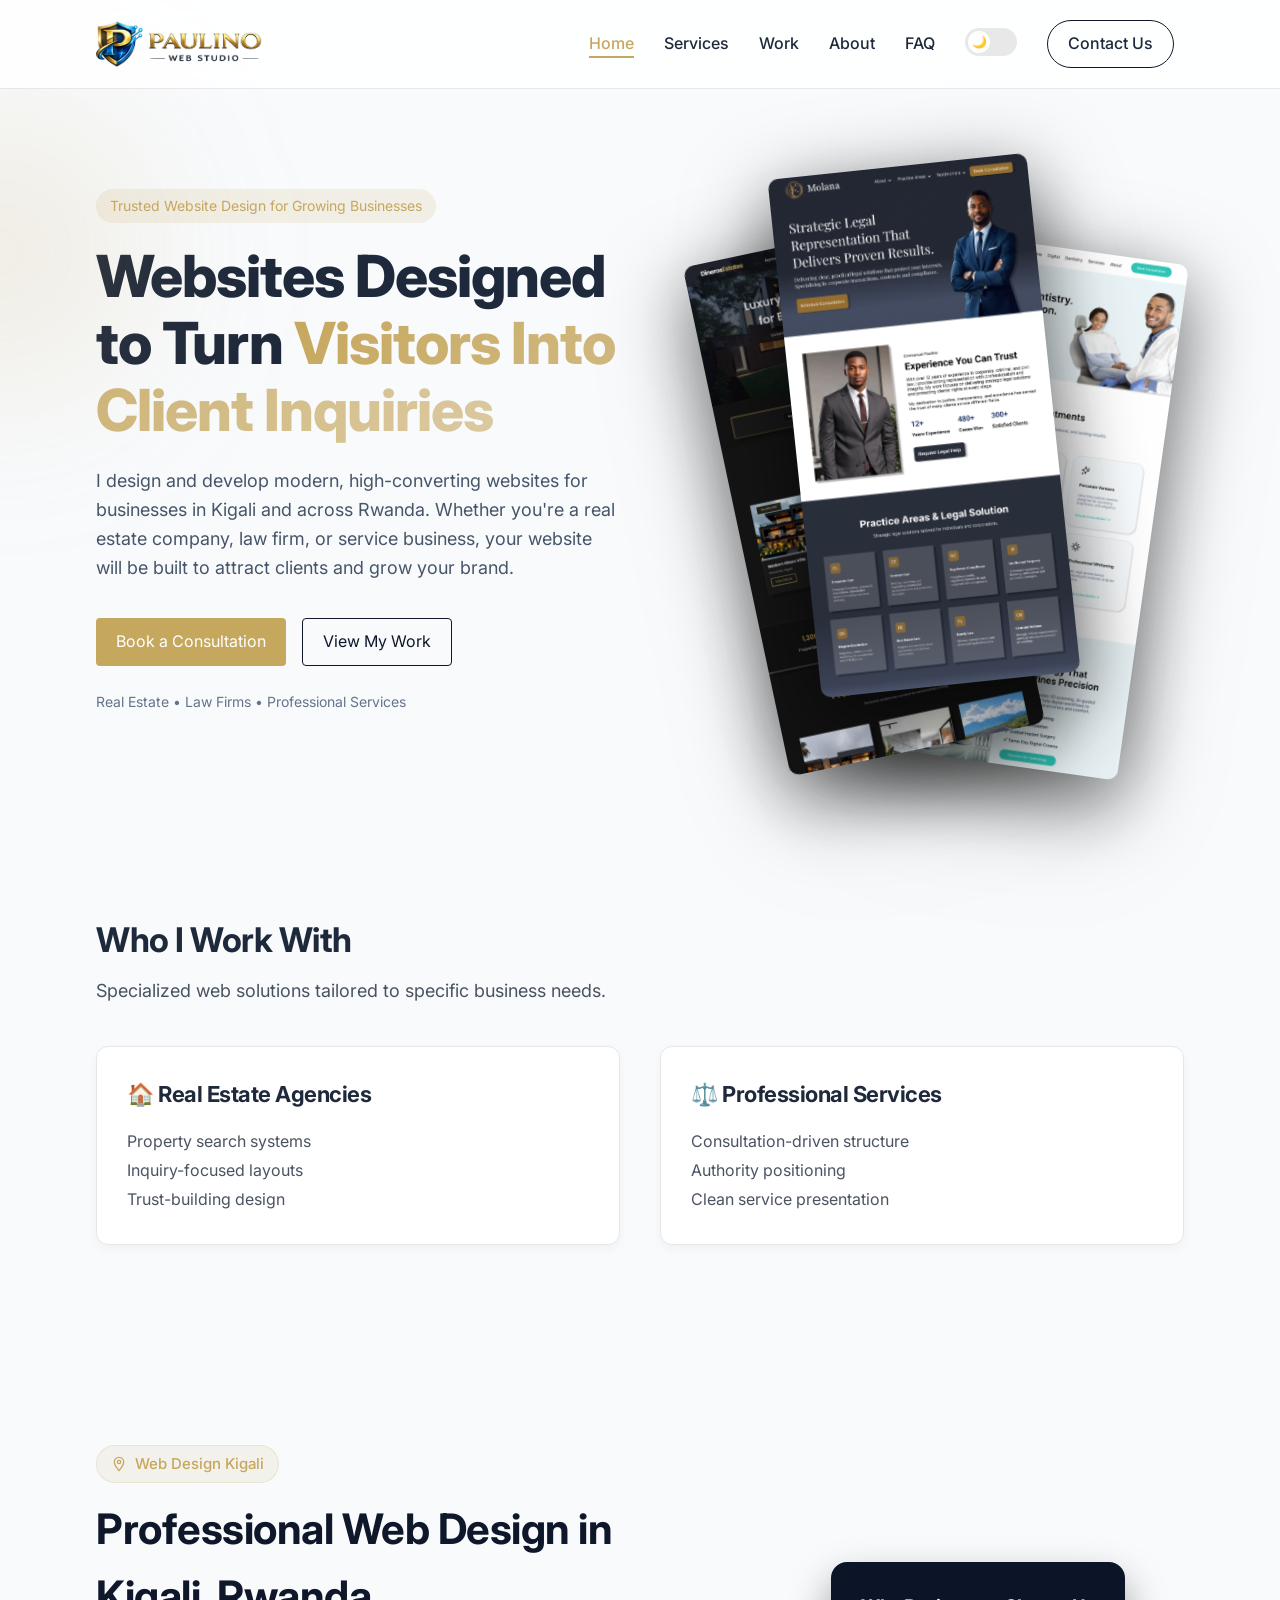
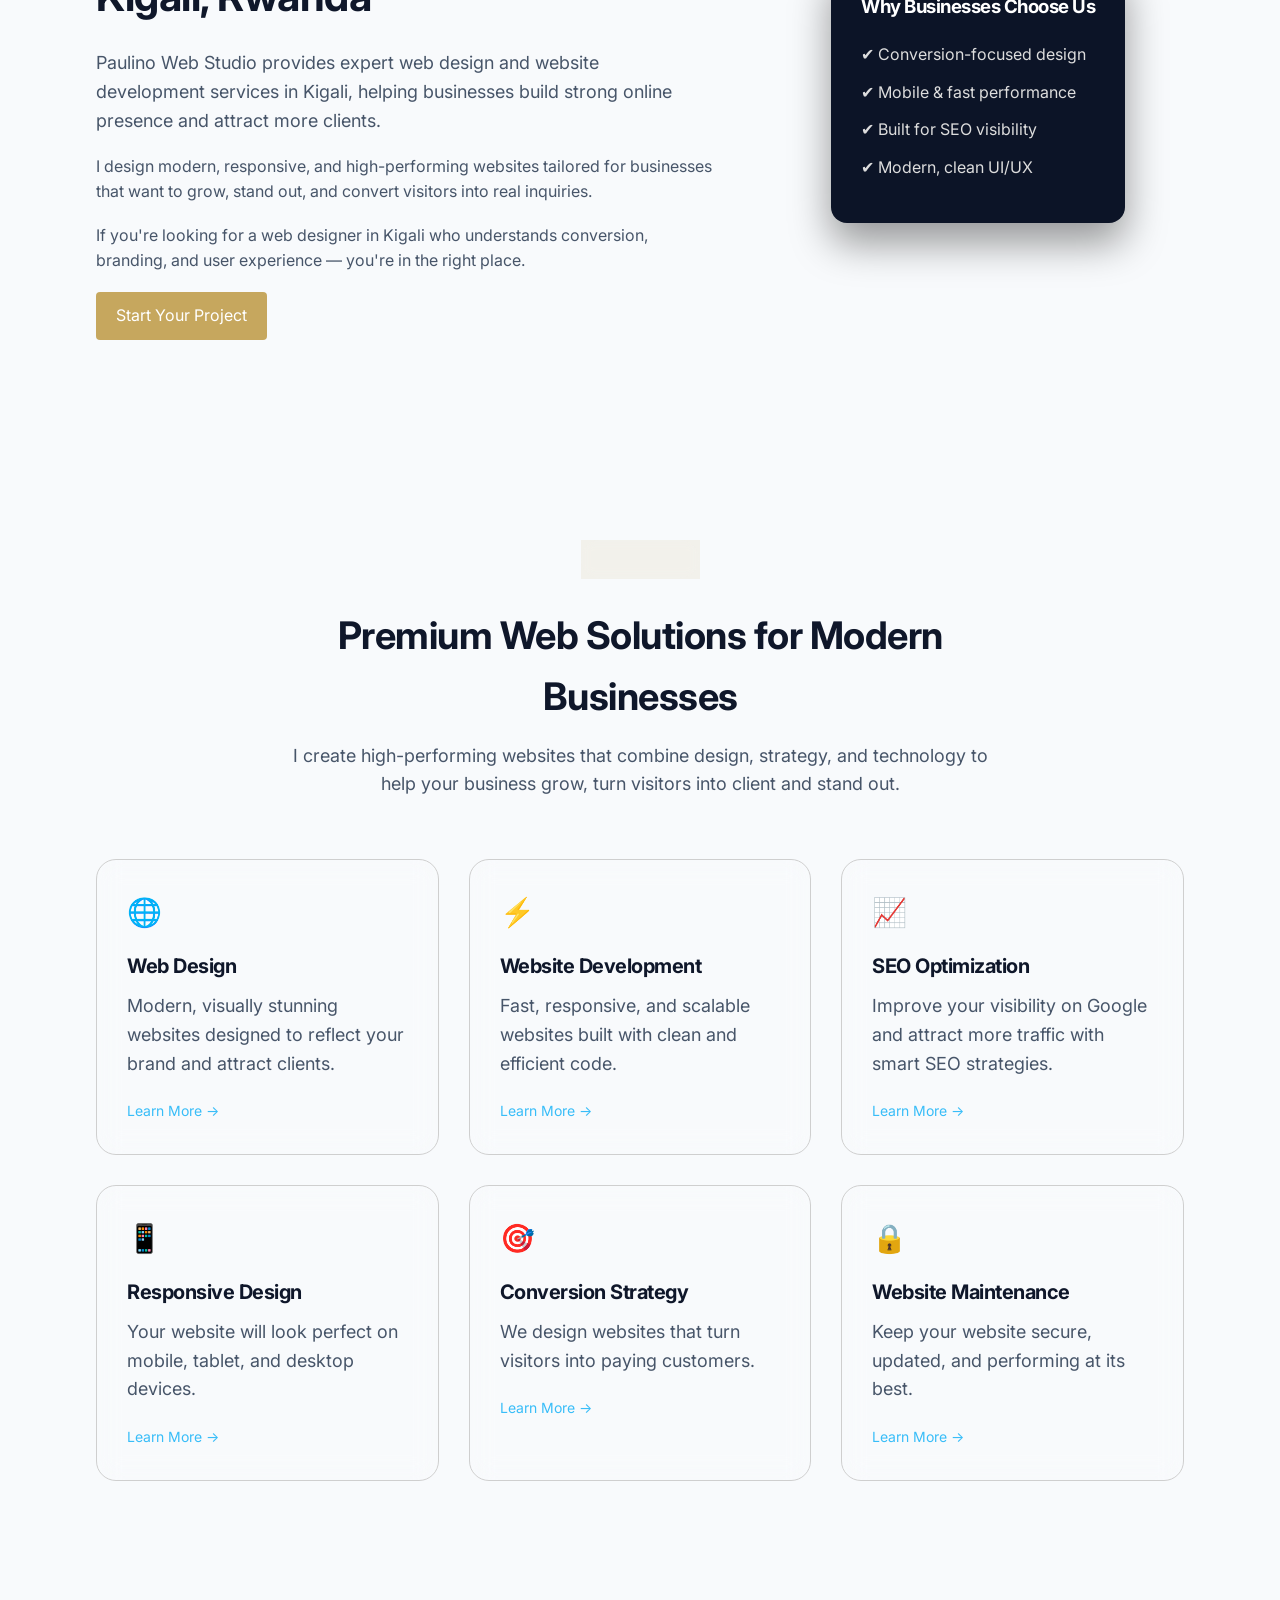
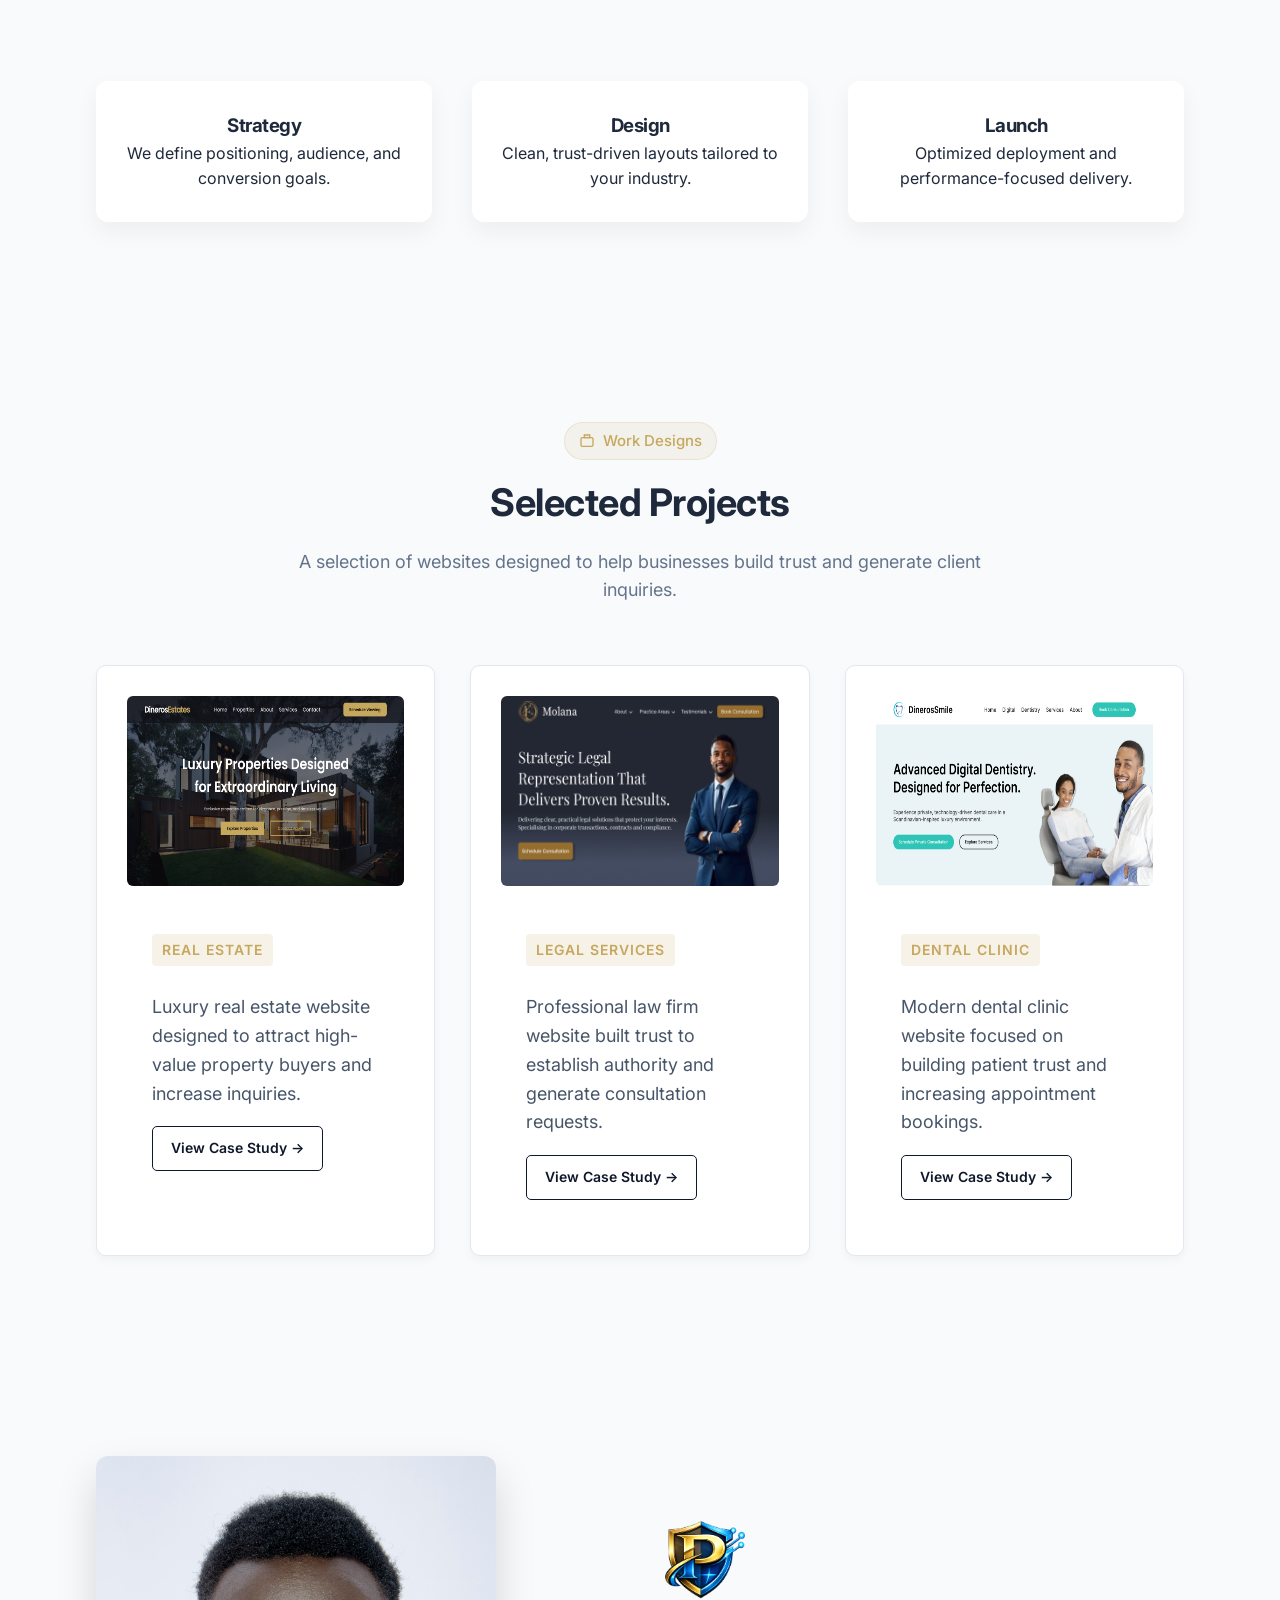
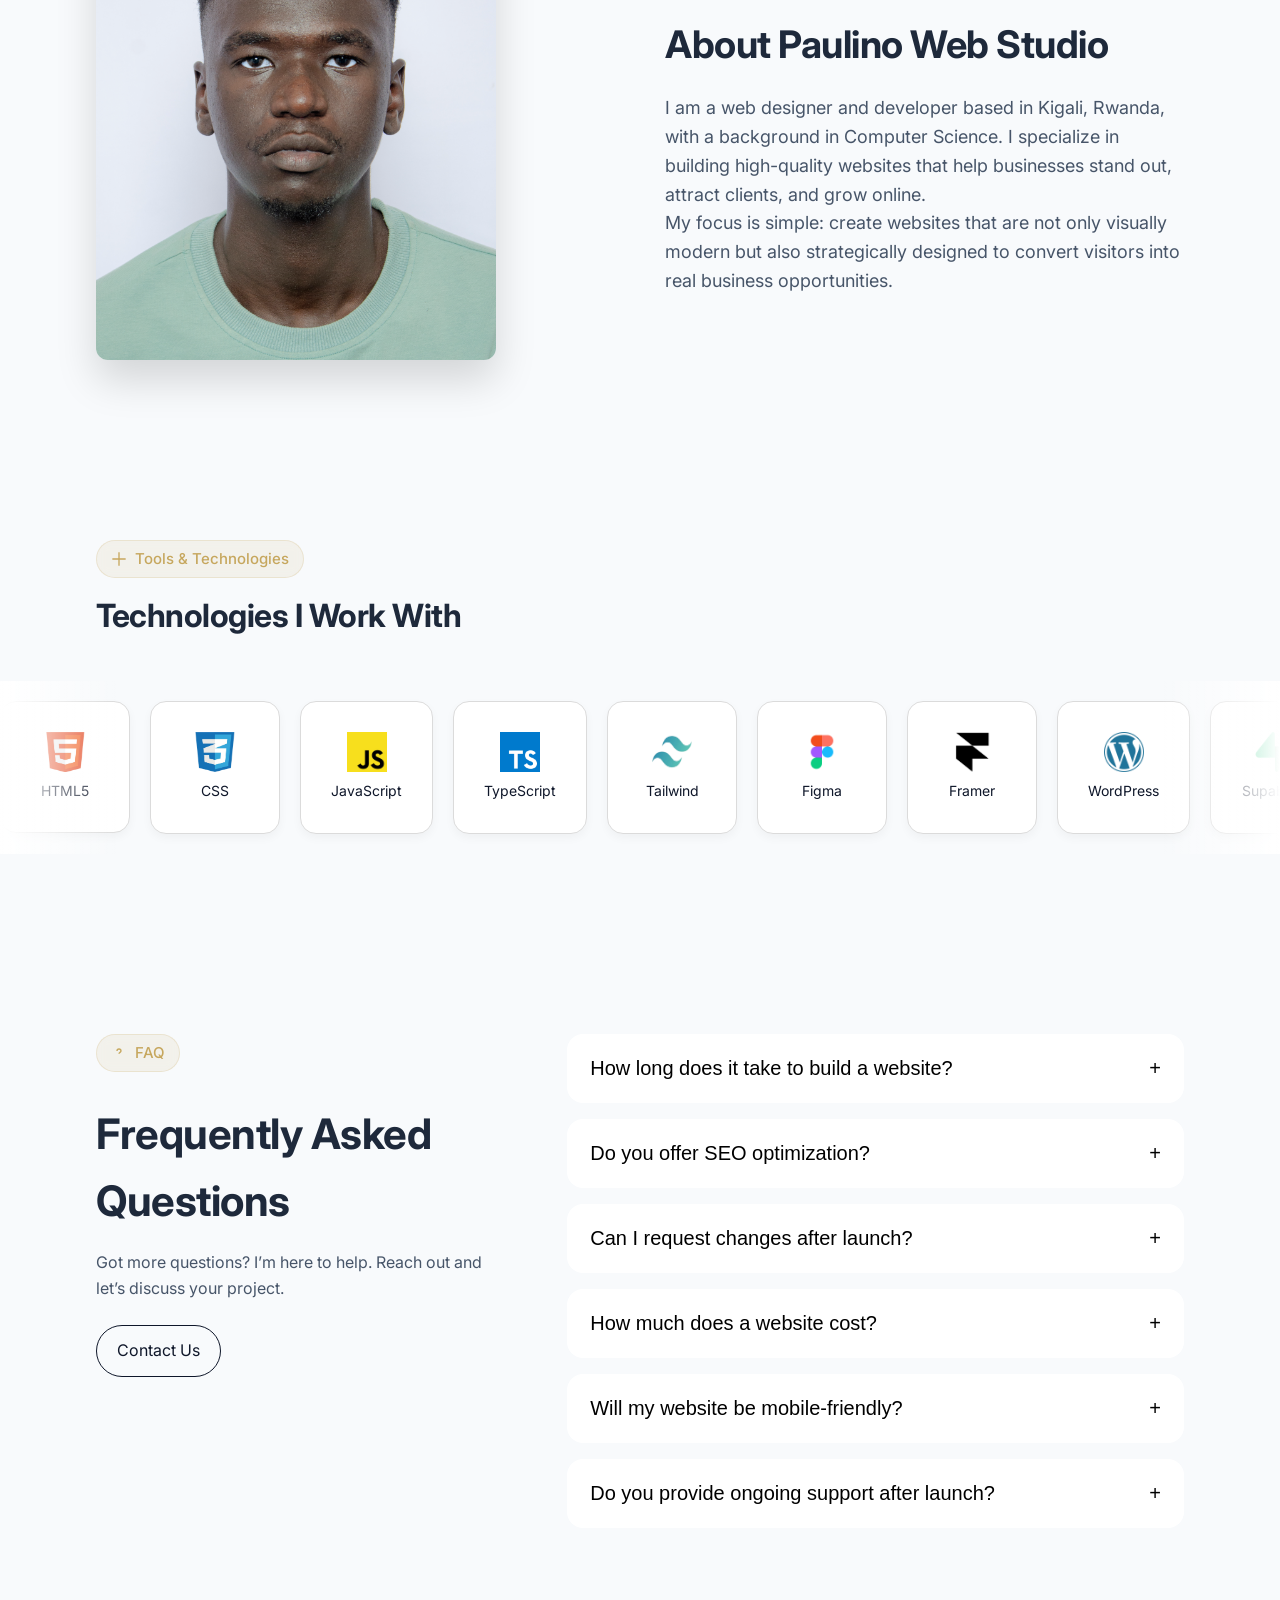
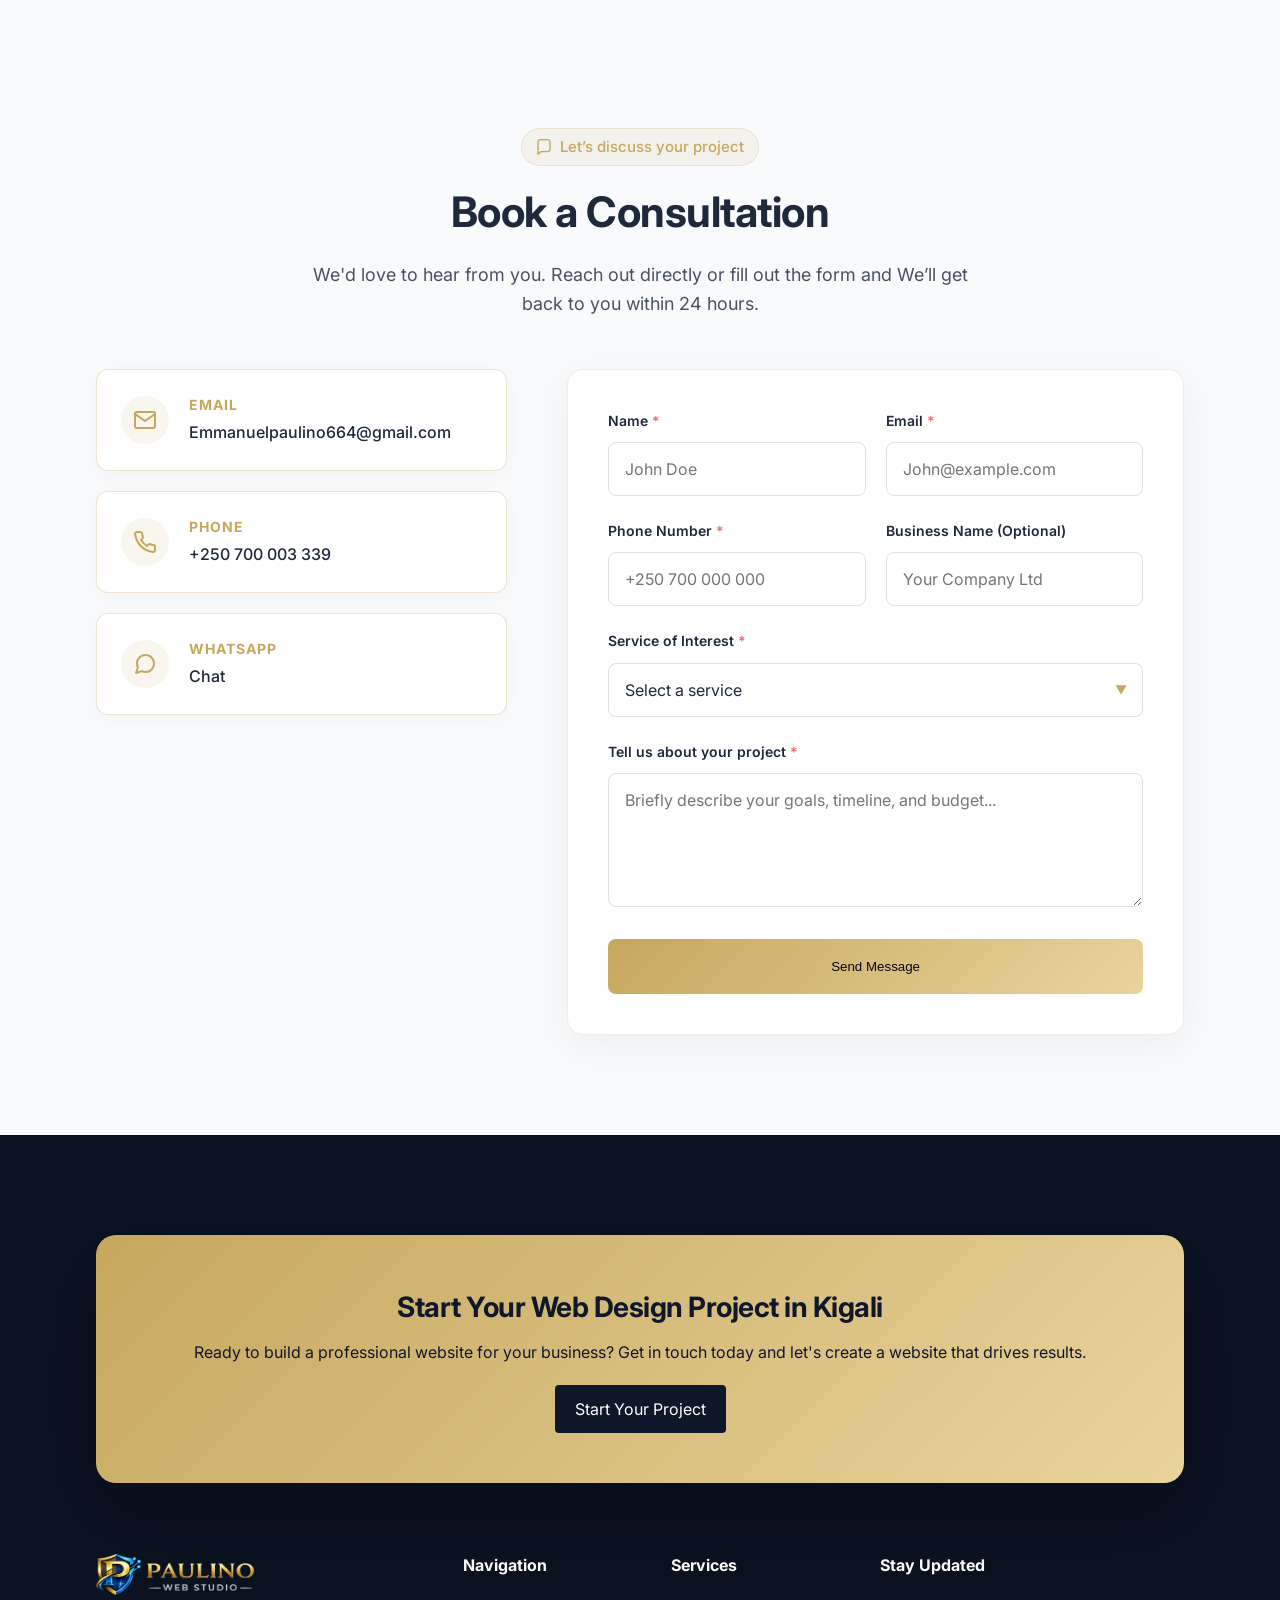
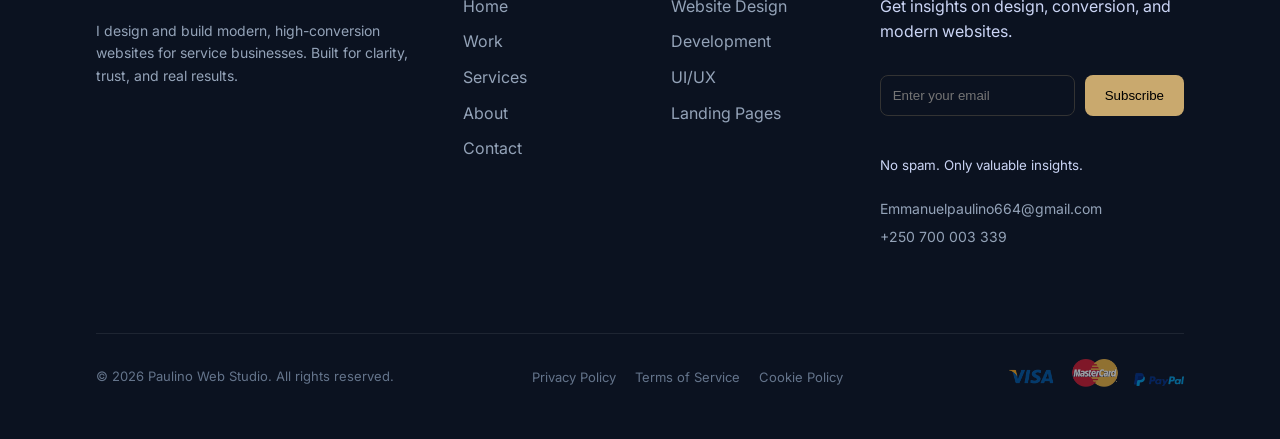
==== index.html @ ef14d812 "Update index.html" ====
<!DOCTYPE html>
<html lang="en">
<head>

  <!-- Basic Setup -->
  <meta charset="UTF-8" />
  <meta name="viewport" content="width=device-width, initial-scale=1.0" />

  <!-- SEO -->
<title>Web Design Kigali | Website Development Rwanda | Paulino Web Studio Rwanda, Kigali</title>

<meta name="description" content="Web design and website development in Kigali, Rwanda. Paulino Web Studio builds modern, high-converting websites for businesses.">

<meta name="keywords" content="web design Kigali, website development Rwanda, real estate website design, law firm website design, dental clinic website">

<meta name="author" content="Paulino Web Studio">

<link rel="canonical" href="https://paulinowebstudio.com/">

<!-- Open Graph -->
<meta property="og:title" content="Web Design Kigali | Paulino Web Studio">
<meta property="og:description" content="Expert web design & development in Kigali">
<meta property="og:type" content="website">
<meta property="og:url" content="https://paulinowebstudio.com/">
<meta property="og:image" content="https://paulinowebstudio.com/images/web-design-kigali.jpg">

<!-- Twitter -->
<meta name="twitter:card" content="summary_large_image">
<meta name="twitter:title" content="Web Design Kigali">
<meta name="twitter:description" content="High-converting websites for businesses in Rwanda.">
<meta name="twitter:image" content="https://paulinowebstudio.com/images/web-design-kigali.jpg">

  <!-- Favicon -->
<link rel="icon" href="my-favicon/favicon.ico" sizes="any">
<link rel="shortcut icon" href="my-favicon/favicon.ico">
<link rel="icon" type="image/png" sizes="32x32" href="my-favicon/favicon-32x32.png">
<link rel="icon" type="image/png" sizes="16x16" href="my-favicon/favicon-16x16.png">
<link rel="apple-touch-icon" sizes="180x180" href="my-favicon/favicon-180x180.png">

<link rel="manifest" href="my-favicon/site.webmanifest">
<meta name="theme-color" content="#0a0f2c">

  <!-- Fonts -->
  <link href="https://fonts.googleapis.com/css2?family=Inter:wght@400;600;700;800&display=swap" rel="stylesheet">

  <!-- CSS -->
  <link rel="stylesheet" href="css/style.css" />


  <script type="application/ld+json">
{
  "@context": "https://schema.org",
  "@type": "LocalBusiness",
  "name": "Paulino Web Studio",
  "image": "https://paulinowebstudio.com/images/web-design-kigali.jpg",
  "url": "https://paulinowebstudio.com",
  "telephone": "+250700003339",
  "address": {
    "@type": "PostalAddress",
    "addressLocality": "Kigali",
    "addressCountry": "RW"
  },
  "sameAs": []
}
</script>

</head>
<body>

  <!-- NAVBAR -->
 <header class="navbar">
  <div class="container nav-content">

    <div class="scroll-progress"></div>

    <!-- LOGO -->
    <div class="logo">
  <img src="assets/Logo/logo-light.png" class="logo-light" alt="Logo">
  <img src="assets/Logo/logo-dark.png" class="logo-dark" alt="Logo">
</div>
    

    <!-- DESKTOP NAV -->
    <nav>
      <ul class="nav-links">
        <li><a href="#home" class="nav-link">Home</a></li>
        <li><a href="#services" class="nav-link">Services</a></li>
        <li><a href="#work" class="nav-link">Work</a></li>
        <li><a href="#about" class="nav-link">About</a></li>
        <li><a href="#faq" class="nav-link">FAQ</a></li>

        <!-- 🌙 DARK MODE TOGGLE -->
        <li>
<button id="theme-toggle" class="theme-toggle">
  <span class="toggle-track">
    <span class="toggle-thumb">
      <span class="icon sun">☀️</span>
      <span class="icon moon">🌙</span>
    </span>
  </span>
</button>
        </li>

        <li><a class="btn-outline nav-cta" href="#contact">Contact Us</a></li>
      </ul>
    </nav>

    <!-- MOBILE MENU BUTTON -->
    <div class="menu-toggle">
      <span></span>
      <span></span>
      <span></span>
    </div>

  </div>
</header>

<div class="mobile-menu">

    <!-- 🌙 MOBILE THEME TOGGLE -->
  <div class="mobile-toggle">
    <button id="theme-toggle-mobile" class="theme-toggle">
      <span class="toggle-track">
        <span class="toggle-thumb">
          <span class="icon sun">☀️</span>
          <span class="icon moon">🌙</span>
        </span>
      </span>
    </button>
  </div>

  <a href="#home">Home</a>
  <a href="#services">Services</a>
  <a href="#work">Work</a>
  <a href="#about">About</a>
  <a href="#FAQ">FAQ</a>

  <a class="btn-outline nav-cta" href="#contact">Contact us</a>

</div>



<!-- HERO -->
 <section id="home" class="hero fade-up">

  <div class="cursor-glow"></div>

  <div class="container hero-grid">

    <!-- LEFT -->
    <div class="hero-content">

      <div class="hero-badge">
        Trusted Website Design for Growing Businesses
      </div>

      <h1>
        Websites Designed to Turn 
        <span>Visitors Into Client Inquiries</span>
      </h1>

      <p>
        I design and develop modern, high-converting websites for businesses in Kigali and across Rwanda. 
  Whether you're a real estate company, law firm, or service business, your website will be built to attract clients and grow your brand.
      </p>

      <div class="hero-buttons">
        <a href="#contact" class="btn-gold">Book a Consultation</a>
        <a href="#work" class="btn-outline">View My Work</a>
        
      </div>

      <div class="hero-proof">
        Real Estate • Law Firms • Professional Services
      </div>

    </div>

<div class="hero-visual">

  <div class="hero-showcase">

    <img src="assets/hero-images/Desktop1.png" class="hero-card card-1">

    <img src="assets/hero-images/Desktop3.png" class="hero-card card-2">

    <img src="assets/hero-images/Desktop2.png" class="hero-card card-3">

  </div>

</div>
</section>


  <!-- INDUSTRIES -->
<section class="who-we-work-area fade-up">
  <div class="container">
    
    <div class="who-we-work-title">
      <h2>Who I Work With</h2>
      <p>Specialized web solutions tailored to specific business needs.</p>
    </div>
    
    <div class="who-we-work-layout">
      
      <div class="who-we-work-box">
        <h3>🏠 Real Estate Agencies</h3>
        <p>Property search systems<br>Inquiry-focused layouts<br>Trust-building design</p>
      </div>
      
      <div class="who-we-work-box">
        <h3>⚖️ Professional Services</h3>
        <p>Consultation-driven structure<br>Authority positioning<br>Clean service presentation</p>
      </div>
      
    </div>
    
  </div>
</section>


<section class="seo-section fade-up">

  <div class="container seo-grid">

    <!-- LEFT CONTENT -->
    <div class="seo-content">

<span class="section-badge">
  
  <span class="badge-icon">
    <!-- SVG ICON -->
    <svg width="16" height="16" viewBox="0 0 24 24" fill="none">
      <path d="M12 2C8 2 5 5 5 9c0 5 7 13 7 13s7-8 7-13c0-4-3-7-7-7z" 
            stroke="currentColor" stroke-width="2"/>
      <circle cx="12" cy="9" r="2.5" stroke="currentColor" stroke-width="2"/>
    </svg>
  </span>

  Web Design Kigali
</span>

      <h2>Professional Web Design in Kigali, Rwanda</h2>

      <p class="seo-lead">
        Paulino Web Studio provides expert web design and website development services in Kigali, helping businesses build strong online presence and attract more clients.
      </p>

      <p>
        I design modern, responsive, and high-performing websites tailored for businesses that want to grow, stand out, and convert visitors into real inquiries.
      </p>

      <p>
        If you're looking for a web designer in Kigali who understands conversion, branding, and user experience — you're in the right place.
      </p>

      <a href="#contact" class="btn-gold">Start Your Project</a>

    </div>

    <!-- RIGHT VISUAL -->
    <div class="seo-visual">

      <div class="seo-card">
        <h3>Why Businesses Choose Us</h3>

        <ul>
          <li>✔ Conversion-focused design</li>
          <li>✔ Mobile & fast performance</li>
          <li>✔ Built for SEO visibility</li>
          <li>✔ Modern, clean UI/UX</li>
        </ul>
      </div>

    </div>

  </div>

</section>



<section class="services fade-up" id="services">

  <div class="container">

    <!-- HEADER -->
    <div class="services-header fade-up">
<span class="section-badge">

  <span class="badge-icon">
    <svg viewBox="0 0 24 24" fill="none">
      <path d="M13 2L3 14h7l-1 8 10-12h-7l1-8z"
            stroke="currentColor" stroke-width="2"/>
    </svg>
  </span>

  <span>Services</span>

</span>
      <h2>Premium Web Solutions for Modern Businesses</h2>
      <p>
        I create high-performing websites that combine design, strategy, and technology 
        to help your business grow, turn visitors into client and stand out.
      </p>
    </div>

    <!-- SERVICES GRID -->
    <div class="services-grid">

      <!-- SERVICE 1 -->
      <div class="service-card fade-up">
        <div class="icon">🌐</div>
        <h3>Web Design</h3>
        <p>Modern, visually stunning websites designed to reflect your brand and attract clients.</p>
        <a href="https://wa.me/250790003339?text=Hi%20I'm%20interested%20in%20your%20Web%20Design%20services.%20Can%20we%20discuss%20my%20project?" target="_blank" class="service-link">
  Learn More →
</a>
      </div>

      <!-- SERVICE 2 -->
      <div class="service-card fade-up">
        <div class="icon">⚡</div>
        <h3>Website Development</h3>
        <p>Fast, responsive, and scalable websites built with clean and efficient code.</p>
        <a href="https://wa.me/250790003339?text=Hi%20I'm%20interested%20in%20Website%20Development.%20I%20would%20like%20to%20build%20a%20website." target="_blank" class="service-link">
  Learn More →
</a>
      </div>

      <!-- SERVICE 3 -->
      <div class="service-card fade-up">
        <div class="icon">📈</div>
        <h3>SEO Optimization</h3>
        <p>Improve your visibility on Google and attract more traffic with smart SEO strategies.</p>
        <a href="https://wa.me/250790003339?text=Hi%20I'm%20interested%20in%20SEO%20Optimization%20services.%20I%20want%20to%20improve%20my%20website%20ranking." target="_blank" class="service-link">
  Learn More →
</a>
      </div>

      <!-- SERVICE 4 -->
      <div class="service-card fade-up">
        <div class="icon">📱</div>
        <h3>Responsive Design</h3>
        <p>Your website will look perfect on mobile, tablet, and desktop devices.</p>
        <a href="https://wa.me/250790003339?text=Hi%20I'm%20interested%20in%20Responsive%20Design.%20I%20want%20my%20website%20to%20work%20perfectly%20on%20all%20devices." target="_blank" class="service-link">
  Learn More →
</a>
      </div>

      <!-- SERVICE 5 -->
      <div class="service-card fade-up">
        <div class="icon">🎯</div>
        <h3>Conversion Strategy</h3>
        <p>We design websites that turn visitors into paying customers.</p>
        <a href="https://wa.me/250790003339?text=Hi%20I'm%20interested%20in%20Conversion%20Strategy.%20I%20want%20to%20increase%20leads%20and%20sales%20from%20my%20website." target="_blank" class="service-link">
  Learn More →
</a>
      </div>

      <!-- SERVICE 6 -->
      <div class="service-card fade-up">
        <div class="icon">🔒</div>
        <h3>Website Maintenance</h3>
        <p>Keep your website secure, updated, and performing at its best.</p>
        <a href="https://wa.me/250790003339?text=Hi%20I'm%20interested%20in%20Website%20Maintenance.%20I%20need%20help%20managing%20and%20updating%20my%20site." target="_blank" class="service-link">
  Learn More →
</a>
      </div>

    </div>

  </div>

</section>

<!-- PROCESS -->
   <section class="process fade-up">

    <div class="container process-grid">
      <div>
        <h3>Strategy</h3>
        <p>We define positioning, audience, and conversion goals.</p>
      </div>
      <div>
        <h3>Design</h3>
        <p>Clean, trust-driven layouts tailored to your industry.</p>
      </div>
      <div>
        <h3>Launch</h3>
        <p>Optimized deployment and performance-focused delivery.</p>
      </div>
    </div>
  </section>



<!-- SELECTED PROJECTS -->
<section id="work" class="work fade-up">

  <div class="container">

    <div class="section-header">
<span class="section-badge">

  <span class="badge-icon">
    <svg viewBox="0 0 24 24" fill="none">
      <rect x="3" y="7" width="18" height="13" rx="2"
            stroke="currentColor" stroke-width="2"/>
      <path d="M16 3H8v4h8V3z"
            stroke="currentColor" stroke-width="2"/>
    </svg>
  </span>

  <span>Work Designs</span>

</span>
      <h2>Selected Projects</h2>
      <p>
        A selection of websites designed to help businesses build trust
        and generate client inquiries.
      </p>
    </div>

    <div class="work-grid fade-up">

      <!-- PROJECT 1 -->
      <div class="work-card">

        <img src="assets/work-cards/Desktop-7.png" alt="Real Estate Website">

        <div class="work-content">

          <span class="industry-tag">REAL ESTATE</span>

          <p>
            Luxury real estate website designed to attract high-value
            property buyers and increase inquiries.
          </p>

          <a href="real-estate.html" class="case-btn">
View Case Study →
</a>

        </div>

      </div>

      <!-- PROJECT 2 -->
      <div class="work-card">

        <img src="assets/work-cards/Desktop-8.png" alt="Law Firm Website">

        <div class="work-content">

          <span class="industry-tag">LEGAL SERVICES</span>

          <p>
            Professional law firm website built trust to establish authority
            and generate consultation requests.
          </p>

          <a href="law-firm.html" class="case-btn">
View Case Study →
</a>
        </div>

      </div>

      <!-- PROJECT 3 -->
      <div class="work-card">

        <img src="assets/work-cards/Desktop-9.png" alt="Dental Website">

        <div class="work-content">

          <span class="industry-tag">DENTAL CLINIC</span>

          <p>
            Modern dental clinic website focused on building patient
            trust and increasing appointment bookings.
          </p>

          <a href="dental-clinics.html" class="case-btn">
View Case Study →
</a>

        </div>

      </div>

    </div>

  </div>

</section>




<section id="about" class="about fade-up">
  <div class="container about-grid">
    <img src="assets/about/gh.jpg" alt="Profile Photo" class="about-photo">
    <div class="about-content">
      
      <img src="assets/Logo/f.png" alt="Paulino Web Studio Logo" class="about-logo">
      
      <h2>About Paulino Web Studio</h2>
      <p>
        I am a web designer and developer based in Kigali, Rwanda, with a background in Computer Science. 
        I specialize in building high-quality websites that help businesses stand out, attract clients, and grow online.
      </p>
      <p>
        My focus is simple: create websites that are not only visually modern but also strategically designed to convert visitors into real business opportunities.
      </p>
    </div>
  </div>
</section>

<section class="tech-stack">

  <div class="container">
    
    <span class="section-badge">
      <span class="badge-icon">
        <!-- simple icon -->
        <svg viewBox="0 0 24 24" fill="none">
          <path d="M12 2v20M2 12h20" stroke="currentColor" stroke-width="2"/>
        </svg>
      </span>
      Tools & Technologies
    </span>

    <h2>Technologies I Work With</h2>

  </div>

  <!-- SCROLLING ROW -->
  <div class="tech-marquee">
    <div class="tech-track">

      <!-- ITEMS -->
      <div class="tech-item"><img src="assets/Tools/HTML.png"><span>HTML5</span></div>
      <div class="tech-item"><img src="assets/Tools/CSS.png"><span>CSS</span></div>
      <div class="tech-item"><img src="assets/Tools/JavaScript.jpg"><span>JavaScript</span></div>
      <div class="tech-item"><img src="assets/Tools/Typescript.jpg"><span>TypeScript</span></div>
      <div class="tech-item"><img src="assets/Tools/Tailwind.png"><span>Tailwind</span></div>
      <div class="tech-item"><img src="assets/Tools/Figma.png"><span>Figma</span></div>
      <div class="tech-item"><img src="assets/Tools/Framer.png"><span>Framer</span></div>
      <div class="tech-item"><img src="assets/Tools/Wordpress.png"><span>WordPress</span></div>
      <div class="tech-item"><img src="assets/Tools/Supabase.png"><span>Supabase</span></div>
      <div class="tech-item"><img src="assets/Tools/github.png"><span>GitHub</span></div>
      <div class="tech-item"><img src="assets/Tools/reactjs.png"><span>React</span></div>

      <!-- DUPLICATE FOR INFINITE LOOP -->
      <div class="tech-item"><img src="assets/Tools/HTML.png"><span>HTML5</span></div>
      <div class="tech-item"><img src="assets/Tools/CSS.png"><span>CSS</span></div>
      <div class="tech-item"><img src="assets/Tools/JavaScript.jpg"><span>JavaScript</span></div>
      <div class="tech-item"><img src="assets/Tools/Typescript.jpg"><span>TypeScript</span></div>
      <div class="tech-item"><img src="assets/Tools/Tailwind.png"><span>Tailwind</span></div>
      <div class="tech-item"><img src="assets/Tools/Figma.png"><span>Figma</span></div>
      <div class="tech-item"><img src="assets/Tools/Framer.png"><span>Framer</span></div>
      <div class="tech-item"><img src="assets/Tools/Wordpress.png"><span>WordPress</span></div>
      <div class="tech-item"><img src="assets/Tools/Supabase.png"><span>Supabase</span></div>
      <div class="tech-item"><img src="assets/Tools/github.png"><span>GitHub</span></div>
      <div class="tech-item"><img src="assets/Tools/reactjs.png"><span>React</span></div>

    </div>
  </div>

</section>


<section class="faq" id="faq">

  <div class="container faq-wrapper">

    <!-- LEFT SIDE -->
    <div class="faq-left">

      <span class="section-badge">
        <span class="badge-icon">
          <svg viewBox="0 0 24 24" fill="none">
            <path d="M12 18h.01M9 9a3 3 0 116 0c0 2-3 2-3 4"
                  stroke="currentColor" stroke-width="2"/>
          </svg>
        </span>
        FAQ
      </span>

      <h2>Frequently Asked Questions</h2>

      <p class="faq-text">
        Got more questions? I’m here to help. Reach out and let’s discuss your project.
      </p>

      <a href="#contact" class="btn-outline faq-cta">
        Contact Us
      </a>

    </div>

    <!-- RIGHT SIDE -->
    <div class="faq-right">

      <div class="faq-list">

        <div class="faq-item">
          <button class="faq-question">
            How long does it take to build a website?
            <span class="faq-icon">+</span>
          </button>
          <div class="faq-answer">
            <p>Most projects take between 1–3 weeks depending on complexity.</p>
          </div>
        </div>

        <div class="faq-item">
          <button class="faq-question">
            Do you offer SEO optimization?
            <span class="faq-icon">+</span>
          </button>
          <div class="faq-answer">
            <p>Yes, all websites are built with SEO best practices.</p>
          </div>
        </div>

        <div class="faq-item">
          <button class="faq-question">
            Can I request changes after launch?
            <span class="faq-icon">+</span>
          </button>
          <div class="faq-answer">
            <p>Absolutely, I provide revisions and ongoing support.</p>
          </div>
        </div>

        <div class="faq-item">
          <button class="faq-question">
            How much does a website cost?
           <span class="faq-icon">+</span>
          </button>
          <div class="faq-answer">
           <p>Pricing depends on the scope and features of your project. After understanding your needs, I’ll provide a clear and transparent quote tailored to your business.</p>
          </div>
        </div>

        <div class="faq-item">
          <button class="faq-question">
            Will my website be mobile-friendly?
            <span class="faq-icon">+</span>
          </button>
        <div class="faq-answer">
          <p>Yes, every website is fully responsive and optimized to look and perform perfectly on all devices including phones, tablets, and desktops.</p>
        </div>
      </div>

        <div class="faq-item">
          <button class="faq-question">
            Do you provide ongoing support after launch?
           <span class="faq-icon">+</span>
          </button>
        <div class="faq-answer">
          <p>Yes, I offer ongoing support and maintenance to keep your website updated, secure, and performing at its best.</p>
        </div>
      </div>

      </div>

    </div>

  </div>

</section>

  <!-- FINAL CTA -->
<section id="contact" class="contact-section fade-up">
  <div class="container">
    
    <div class="contact-header">
<span class="section-badge">

  <span class="badge-icon">
    <svg viewBox="0 0 24 24" fill="none">
      <path d="M21 15a4 4 0 0 1-4 4H7l-4 4V5a4 4 0 0 1 4-4h10a4 4 0 0 1 4 4z"
            stroke="currentColor" stroke-width="2"/>
    </svg>
  </span>

  <span>Let’s discuss your project</span>

</span>
      <h2 class="contact-main-title">Book a Consultation</h2>
      <p class="contact-description">We'd love to hear from you. Reach out directly or fill out the form and We’ll get back to you within 24 hours.</p>
    </div>

    <div class="contact-grid">
      
      <div class="contact-info-left">
        <div class="info-card">
          <div class="info-icon">
            <svg width="24" height="24" fill="none" stroke="var(--gold)" stroke-width="2" stroke-linecap="round" stroke-linejoin="round" viewBox="0 0 24 24"><path d="M4 4h16c1.1 0 2 .9 2 2v12c0 1.1-.9 2-2 2H4c-1.1 0-2-.9-2-2V6c0-1.1.9-2 2-2z"></path><polyline points="22,6 12,13 2,6"></polyline></svg>
          </div>
          <div class="info-details">
            <h4>Email</h4>
            <a href="mailto:Emmanuelpaulino664@gmail.com">Emmanuelpaulino664@gmail.com</a>
          </div>
        </div>

        <div class="info-card">
          <div class="info-icon">
            <svg width="24" height="24" fill="none" stroke="var(--gold)" stroke-width="2" stroke-linecap="round" stroke-linejoin="round" viewBox="0 0 24 24"><path d="M22 16.92v3a2 2 0 0 1-2.18 2 19.79 19.79 0 0 1-8.63-3.07 19.5 19.5 0 0 1-6-6 19.79 19.79 0 0 1-3.07-8.67A2 2 0 0 1 4.11 2h3a2 2 0 0 1 2 1.72 12.84 12.84 0 0 0 .7 2.81 2 2 0 0 1-.45 2.11L8.09 9.91a16 16 0 0 0 6 6l1.27-1.27a2 2 0 0 1 2.11-.45 12.84 12.84 0 0 0 2.81.7A2 2 0 0 1 22 16.92z"></path></svg>
          </div>
          <div class="info-details">
            <h4>Phone</h4>
            <a href="tel:+250700003339">+250 700 003 339</a>
          </div>
        </div>

        <div class="info-card">
          <div class="info-icon">
            <svg width="24" height="24" fill="none" stroke="var(--gold)" stroke-width="2" stroke-linecap="round" stroke-linejoin="round" viewBox="0 0 24 24"><path d="M21 11.5a8.38 8.38 0 0 1-.9 3.8 8.5 8.5 0 0 1-7.6 4.7 8.38 8.38 0 0 1-3.8-.9L3 21l1.9-5.7a8.38 8.38 0 0 1-.9-3.8 8.5 8.5 0 0 1 4.7-7.6 8.38 8.38 0 0 1 3.8-.9h.5a8.48 8.48 0 0 1 8 8v.5z"></path></svg>
          </div>
          <div class="info-details">
            <h4>WhatsApp</h4>
            <a href="https://wa.me/250790003339" target="_blank">Chat</a>
          </div>
        </div>
      </div>
      

      <div class="contact-form-right" style="position: relative;">
        <form id="contactForm" action="https://formspree.io/f/xlgogzej" method="POST">
          
          <div class="form-row">
            <div class="form-group">
              <label for="name">Name <span class="required">*</span></label>
              <input type="text" id="name" name="name" required placeholder="John Doe">
            </div>
            <div class="form-group">
              <label for="email">Email <span class="required">*</span></label>
              <input type="email" id="email" name="email" required placeholder="John@example.com">
            </div>
          </div>

          <div class="form-row">
            <div class="form-group">
              <label for="phone">Phone Number <span class="required">*</span></label>
              <input type="tel" id="phone" name="phone" required placeholder="+250 700 000 000">
            </div>
            <div class="form-group">
              <label for="business">Business Name (Optional)</label>
              <input type="text" id="business" name="business" placeholder="Your Company Ltd">
            </div>
          </div>

          <div class="form-group">
            <label for="service">Service of Interest <span class="required">*</span></label>
            <div class="custom-select-wrapper">
              <select id="service" name="service" required>
                <option value="" disabled selected>Select a service</option>
                <option value="Web Design">Web Design</option>
                <option value="Web Development">Web Development</option>
                <option value="E-Commerce">E-Commerce</option>
                <option value="SEO & Marketing">SEO & Marketing</option>
                <option value="UI/UX Design">UI/UX Design</option>
                <option value="Redesign Website">Redesign Website</option>
                <option value="Website Maintenance">Website Maintenance</option>
              </select>
            </div>
          </div>

          <div class="form-group">
            <label for="message">Tell us about your project <span class="required">*</span> </label>
            <textarea id="message" name="message" rows="5" required placeholder="Briefly describe your goals, timeline, and budget..."></textarea>
          </div>

          <button type="submit" class="btn submit-btn contact-submit" style="width: 100%;">Send Message</button>
        </form>

        <div id="contactSuccess" class="success-overlay">
  <div class="success-content">
    <div class="success-icon">✔</div>
    <h3>Message Sent!</h3>
    <p>We’ll get back to you within 24 hours.</p>
    <div class="success-progress"></div> 
  </div>
</div>

      </div>
    </div>
  </div>
</section>


  <!-- FOOTER -->
<footer class="footer">

  <div class="container">

    <!-- 🔥 TOP CTA (PREMIUM STRIP) -->
    <div class="footer-cta">
      <h2>Start Your Web Design Project in Kigali</h2>
      <p>Ready to build a professional website for your business? 
  Get in touch today and let's create a website that drives results.</p>
      <a href="#contact" class="btn-gold">Start Your Project</a>
    </div>

    <!-- MAIN GRID -->
    <div class="footer-grid">

      <!-- BRAND -->
      <div class="footer-brand">
        <img src="assets/Logo/logo-dark.png" alt="Logo">
        <p>
          I design and build modern, high-conversion websites for service businesses.
          Built for clarity, trust, and real results.
        </p>
      </div>

      <!-- NAV -->
      <div class="footer-links">
        <h4>Navigation</h4>
        <a href="#home">Home</a>
        <a href="#work">Work</a>
        <a href="#services">Services</a>
        <a href="#about">About</a>
        <a href="#contact">Contact</a>
      </div>

      <!-- SERVICES -->
      <div class="footer-links">
        <h4>Services</h4>
        <a href="#">Website Design</a>
        <a href="#">Development</a>
        <a href="#">UI/UX</a>
        <a href="#">Landing Pages</a>
      </div>



      <!-- NEWSLETTER -->
      <div class="footer-newsletter">
        <h4>Stay Updated</h4>
        <p>Get insights on design, conversion, and modern websites.</p>



        <form 
  id="newsletterForm"
  action="https://formspree.io/f/xlgogzej"
  method="POST"
  class="newsletter-form"
>

  <input type="hidden" name="source" value="Newsletter">

  <div class="newsletter-group">
    <input type="email" name="email" required placeholder="Enter your email">
    <button type="submit" class="newsletter-btn">
      <span class="btn-text">Subscribe</span>
      <span class="btn-loader"></span>
    </button>
  </div>

</form>

<!-- SUCCESS -->
<div class="newsletter-success" id="newsletterSuccess">
  <p>✔ You're subscribed</p>
</div>

         <small>No spam. Only valuable insights.</small>
      

                        <!-- CONTACT INFO -->
  <div class="footer-contact-info">
    <a href="mailto:Emmanuelpaulino664@gmail.com">Emmanuelpaulino664@gmail.com</a>
    <a href="tel:+250790003339">+250 700 003 339</a>
  </div>

    </div>   

    </div>

    <!-- BOTTOM -->
    <div class="footer-bottom">

      <p>© 2026 Paulino Web Studio. All rights reserved.</p>

      <div class="footer-bottom-links">
        <a href="privacy.html">Privacy Policy</a>
        <a href="terms.html">Terms of Service</a>
        <a href="cookies.html">Cookie Policy</a>
      </div>

      <div class="payments">
        <img src="assets/Payment-icon/Visa.png">
        <img src="assets/Payment-icon/MasterCard.png">
        <img src="assets/Payment-icon/Paypal.png">
      </div>

    </div>

  </div>

</footer>

<button class="back-to-top">
  ↑
</button>

  <script src="js/main.js" defer></script>
  
</body>
</html>
---- css/style.css ----
* {
  margin: 0;
  padding: 0;
  box-sizing: border-box;
}

body {
  font-family: 'Inter', sans-serif;
  background: var(--bg);
  color: var(--text);
  line-height: 1.6;
  overflow-x:hidden;
  scroll-behavior: smooth;
  -webkit-font-smoothing: antialiased;
}

html, body {
  overflow-x: hidden;
}

.container {
  width: 85%;
  max-width: 1200px;
  margin: auto;
}

section {
  padding: 100px 0;
}


h1, h2, h3 {
  letter-spacing: -0.5px;
}

h2 {
  font-size: 32px;
  margin-bottom: 20px;
}

@media(max-width:768px){
section{
padding:70px 0;
}
}

:root {
  --navy: #0F172A;
  --gold: #C6A75E;
  --bg: #F8FAFC;
  --text: #1E293B;
}

/* 🌙 DARK MODE VARIABLES */
body.dark-mode {
  --bg: #020617;
  --text: #E2E8F0;
  --navy: #E2E8F0;

  /* NEW PREMIUM VARIABLES */
  --card-bg: rgba(255, 255, 255, 0.04);
  --border: rgba(255, 255, 255, 0.08);
  --glow: rgba(198,167,94,0.25);
}

body.dark-mode .navbar {
  background: rgba(2, 6, 23, 0.6);
  backdrop-filter: blur(14px);
  border-bottom: 1px solid var(--border);
  box-shadow: 0 10px 40px rgba(0,0,0,0.6);
}

body.dark-mode .nav-link {
  color: #E2E8F0;
}

body.dark-mode {
  background: radial-gradient(circle at 30% 20%, #0f172a, #020617 70%);
}

body.dark-mode .btn-gold {
  background: linear-gradient(135deg, #C6A75E, #E8D49C);
  color: #020617;
  box-shadow: 0 10px 30px var(--glow);
}

body.dark-mode .btn-gold:hover {
  transform: translateY(-3px);
  box-shadow: 0 15px 40px rgba(198,167,94,0.4);
}

body.dark-mode p {
  color: #94A3B8;
}

body.dark-mode h1,
body.dark-mode h2,
body.dark-mode h3 {
  color: #F8FAFC;
}

body.dark-mode .nav-link::after {
  background: linear-gradient(90deg, transparent, #C6A75E, transparent);
}

body.dark-mode .seo-section,
body.dark-mode .services,
body.dark-mode .process,
body.dark-mode .about {
  background: transparent !important;
}


/* NAVBAR */
.navbar {
  background: white;
  border-bottom: 1px solid #e5e7eb;
  position: sticky;
  top: 0;
  z-index: 1000;
}

.nav-content {
  display: flex;
  justify-content: space-between;
  align-items: center;
  padding: 20px 0;
}


.nav-links {
  list-style: none;
  display: flex;
  gap: 30px;
  align-items: center;
}

.nav-links a {
  text-decoration: none;
  color: var(--text);
  font-weight: 500;
}

.logo img {
  position: absolute;
  height: 46px;
  transition: opacity 0.3s ease;
}

.logo {
  position: relative;
  height: 46px;
}

/* Light visible by default */
.logo-light {
  opacity: 1;
}

.logo-dark {
  opacity: 0;
}

/* Dark mode switch */
body.dark-mode .logo-light {
  opacity: 0;
}

body.dark-mode .logo-dark {
  opacity: 1;
}

.btn-gold {
  background: var(--gold);
  color: white;
  padding: 10px 20px;
  border-radius: 4px;
  text-decoration: none;
}

.navbar{
backdrop-filter:blur(10px);
background:rgba(255,255,255,0.85);
}

.nav-link{
position:relative;
}

/* underline effect */
.nav-link::after{
content:"";
position:absolute;
left:0;
bottom:-5px;
width:0;
height:2px;
background:#C6A75E;
transition:0.3s;
}

.nav-link:hover::after{
width:100%;
}

.nav-cta {
  border: 1px solid var(--gold);
  color: var(--gold);
  background: transparent;
  padding: 10px 18px;
  border-radius: 50px;
  transition: all 0.3s ease;
}

.nav-cta:hover {
  background: var(--gold);
  color: #020617;
}

.nav-cta.active {
  background: linear-gradient(135deg, #C6A75E, #E8D49C);
  color: #020617;
  box-shadow: 0 10px 30px rgba(198,167,94,0.3);
}

.nav-cta {
  transition: all 0.4s cubic-bezier(0.22,1,0.36,1);
}

.navbar .nav-cta {
  border-radius: 25px;
}


body.dark-mode .nav-cta:hover {
  background: linear-gradient(120deg, transparent, rgba(56,189,248,0.2), transparent);
  transform: translateY(-7px) scale(1.01);
  box-shadow: 0 25px 70px rgba(0,0,0,0.8),
              0 0 25px rgba(198,167,94,0.15);
              
}

.top-actions {
  display: flex;
  align-items: center;
  gap: 12px;
}

/* SAME STYLE AS HOMEPAGE */
.theme-toggle {
  background: transparent;
  border: 1px solid rgba(255,255,255,0.15);
  border-radius: 50px;
  padding: 6px 10px;
  font-size: 16px;
  cursor: pointer;
  color: var(--text);
  transition: all 0.3s ease;
}

.theme-toggle:hover {
  transform: scale(1.1);
  border-color: var(--gold);
}

.theme-toggle {
  transition: transform 0.3s ease;
}

.theme-toggle:active {
  transform: rotate(180deg) scale(0.9);
}

/* TOGGLE CONTAINER */
.theme-toggle {
  background: none;
  border: none;
  cursor: pointer;
  padding: 0;
}

/* TRACK */
.toggle-track {
  width: 52px;
  height: 28px;
  background: rgb(233, 232, 232);
  border-radius: 50px;
  display: flex;
  align-items: center;
  padding: 3px;
  transition: all 0.4s ease;
  position: relative;
}

/* THUMB */
.toggle-thumb {
  width: 22px;
  height: 22px;
  background: white;
  border-radius: 50%;
  display: flex;
  align-items: center;
  justify-content: center;
  transform: translateX(0);
  transition: all 0.4s cubic-bezier(0.22,1,0.36,1);
  position: relative;
  overflow: hidden;
}

/* ICONS */
.toggle-thumb .icon {
  position: absolute;
  font-size: 12px;
  transition: all 0.3s ease;
}

.toggle-thumb .sun {
  opacity: 0;
  transform: scale(0.5);
}

.toggle-thumb .moon {
  opacity: 1;
}

/* 🌙 DARK MODE ACTIVE */
body.dark-mode .toggle-track {
  background: rgba(198,167,94,0.25);
  box-shadow: 0 0 10px rgba(198,167,94,0.3);
}

body.dark-mode .toggle-thumb {
  transform: translateX(24px);
  background: #020617;
}

/* SWITCH ICONS */
body.dark-mode .toggle-thumb .sun {
  opacity: 1;
  transform: scale(1);
}

body.dark-mode .toggle-thumb .moon {
  opacity: 0;
  transform: scale(0.5);
}

/* HOVER EFFECT */
.theme-toggle:hover .toggle-track {
  transform: scale(1.05);
}

.toggle-thumb::after {
  content: "";
  position: absolute;
  inset: 0;
  border-radius: 50%;
  background: rgba(198,167,94,0.4);
  opacity: 0;
  transition: 0.3s;
}

.theme-toggle:active .toggle-thumb::after {
  opacity: 1;
  transform: scale(1.6);
}

.mobile-toggle {
  display: flex;
  justify-content: flex-end;
  padding: 20px;
  border-bottom: 1px solid rgba(255,255,255,0.08);
}

.mobile-toggle {
  justify-content: center;
}



/* ACTIVE STATE */
.nav-link.active{
color:#C6A75E;
}

.nav-link.active::after{
width:100%;
}


.navbar {
  transition: all 0.3s ease;
}

.navbar.scrolled {
  background: rgba(255, 255, 255, 0.75);
  backdrop-filter: blur(12px);
  box-shadow: 0 5px 30px rgba(0,0,0,0.08);
}

.scroll-progress{
position:fixed;
top:0;
left:0;
height:3px;
width:0%;
background:#C6A75E;
z-index:2000;
transition:width 0.1s ease;
}



.btn-outline {
  border: 1.4px solid var(--navy);
  padding: 10px 20px;
  text-decoration: none;
  color: var(--navy);
  border-radius: 4px;
  margin-right: 10px;
}

a, button {
  transition: all 0.3s ease;
}

.btn-gold:hover {
  background: #b8974c;
  transform: translateY(-2px);
}

.btn-outline:hover {
  background: var(--navy);
  color: white;
}

.btn, .btn-gold, .btn-outline{
position:relative;
transition:transform 0.2s ease;
}

.card:hover,
.work-card:hover {
  transform: translateY(-10px);
  box-shadow: 0 15px 30px rgba(0,0,0,0.08);
}

.btn, .btn-gold, .btn-outline {
  min-height: 48px;
  display: inline-flex;
  align-items: center;
  justify-content: center;
}

/* HIDE DESKTOP NAV ON MOBILE */
@media(max-width:768px){
.nav-links{
display:none;
}
}

@media (max-width: 768px){

.navbar {
  background: rgba(255,255,255,0.7);
  backdrop-filter: blur(12px);
}

}

.mobile-cta {
  position: fixed;
  bottom: 20px;
  left: 50%;
  transform: translateX(-50%);
  background: #C6A75E;
  color: white;
  padding: 14px 26px;
  border-radius: 40px;
  font-weight: 600;
  text-decoration: none;
  box-shadow: 0 10px 30px rgba(0,0,0,0.25);
  z-index: 999;

  opacity: 0;
  pointer-events: none;
  transition: all 0.4s ease;
}

/* SHOW ON MOBILE */
@media (max-width:768px){
  .mobile-cta {
    opacity: 1;
    pointer-events: auto;
  }
}

/* HIDE WHEN MENU OPEN */
body.menu-open .mobile-cta {
  opacity: 0;
}

/* MENU BUTTON */

.menu-toggle{
display:none;
flex-direction:column;
gap:5px;
cursor:pointer;
z-index:1001;
}

.menu-toggle span{
width:26px;
height:2px;
background:#0F172A;
}

body.dark-mode .menu-toggle span{
  background: whitesmoke;
}

/* SHOW ONLY ON MOBILE */
@media(max-width:768px){

.menu-toggle{
display:flex;
}

.nav-links{
display:none;
}

}

/* MOBILE MENU PANEL */

.mobile-menu{
position:fixed;
top:0;
right:-100%;
width:100%;
height:100vh;
background:rgba(255, 255, 255, 0.534);
display:flex;
flex-direction:column;
justify-content:center;
align-items:center;
gap:25px;
transition:0.4s ease;
z-index:999;
}

/* ACTIVE STATE */

.mobile-menu.active{
right:0;
}

/* LINKS */

.mobile-menu a{
font-size:20px;
text-decoration:none;
color:#0F172A;
font-weight:600;
}

/* ANIMATION (ICON → X) */

.menu-toggle.active span:nth-child(1){
transform:rotate(45deg) translateY(6px);
}

.menu-toggle.active span:nth-child(2){
transform:rotate(-45deg) translateY(-6px);
}

.menu-toggle.active span:nth-child(3){
display: none;
}


.fade-up {
  opacity: 0;
  transform: translateY(40px) scale(0.98);
  transition: all 0.8s cubic-bezier(0.22, 1, 0.36, 1);
}

.fade-up.show {
  opacity: 1;
  transform: translateY(0) scale(1);
}

/* BLUR BACKGROUND WHEN MENU OPEN */
body.menu-open {
  overflow: hidden;
}

body.menu-open::after {
  content: "";
  position: fixed;
  inset: 0;
  background: rgba(0,0,0,0.4);
  backdrop-filter: blur(6px);
  z-index: 998;
}

/* PREMIUM MOBILE MENU */
.mobile-menu {
  transform: translateX(100%);
  transition: transform 0.5s cubic-bezier(0.22,1,0.36,1);
}

.mobile-menu.active {
  transform: translateX(0);
}

/* MENU LINKS ANIMATION */
.mobile-menu a {
  opacity: 0;
  transform: translateY(30px);
}

.mobile-menu.active a {
  opacity: 1;
  transform: translateY(0);
}

/* STAGGER EFFECT */
.mobile-menu.active a:nth-child(1){transition-delay:.1s;}
.mobile-menu.active a:nth-child(2){transition-delay:.2s;}
.mobile-menu.active a:nth-child(3){transition-delay:.3s;}
.mobile-menu.active a:nth-child(4){transition-delay:.4s;}
.mobile-menu.active a:nth-child(5){transition-delay:.5s;}


.section-badge {
  display: inline-flex;
  align-items: center;
  gap: 8px;

  padding: 6px 14px;
  border-radius: 50px;

  font-size: 15px;
  font-weight: 500;

  background: rgba(198,167,94,0.1);
  color: var(--gold);

  border: 1px solid rgba(198,167,94,0.2);

  backdrop-filter: blur(6px);
}

.section-badge {
  display: inline-flex;
  align-items: center;
  gap: 8px;
}

.badge-icon {
  display: flex;
  align-items: center;
  justify-content: center;
}

.badge-icon svg {
  width: 16px;
  height: 16px;
  stroke: currentColor;
  display: block;
}

.section-badge {
  color: var(--gold);
}

.badge-icon svg {
  stroke: red;
}

/* ICON */
.badge-icon {
  font-size: 14px;
  display: flex;
  align-items: center;
}

body.dark-mode .section-badge {
  background: rgba(198,167,94,0.08);
  border: 1px solid rgba(198,167,94,0.25);
  box-shadow: 0 0 20px rgba(198,167,94,0.08);
}

.section-badge:hover {
  transform: translateY(-2px);
  box-shadow: 0 6px 20px rgba(198,167,94,0.2);
  transition: all 0.3s ease;
}

.section-badge {
  margin-bottom: 12px;
}

.badge-icon svg {
  transition: all 0.4s ease;
}

.section-badge:hover .badge-icon svg {
  transform: scale(1.2) rotate(8deg);
  stroke: #C6A75E;
}



/* ===== REAL ESTATE NAVBAR ===== */
.re-navbar {
  position: sticky;
  top: 0;
  z-index: 1000;
  backdrop-filter: blur(12px);
  background: rgba(10, 15, 28, 0.65);
  border-bottom: 1px solid rgba(255,255,255,0.08);
}

.re-nav-wrapper {
  display: flex;
  align-items: center;
  justify-content: space-between;
  padding: 14px 20px;
}

/* LOGO */
.re-logo img {
  height: 42px;
}

/* TITLE */
.re-title {
  font-size: 17px;
  font-weight: 600;
  opacity: 0.85;
}

/* ACTIONS */
.re-actions {
  display: flex;
  align-items: center;
  gap: 10px;
}

body.dark-mode .re-actions .btn-outline:hover {
  background: linear-gradient(120deg, transparent, rgba(56,189,248,0.2), transparent);
  transform: translateY(-7px) scale(1.01);
  box-shadow: 0 25px 70px rgba(0,0,0,0.8),
              0 0 25px rgba(198,167,94,0.15);
}

/* BACK BUTTON */
.re-back-btn {
  padding: 6px 12px;
  border: 1px solid var(--gold);
  border-radius: 8px;
  font-size: 14px;
  text-decoration: none;
}

/* MENU BUTTON */
.re-menu-btn {
  display: none;
  font-size: 24px;
  background: none;
  border: none;
  color: var(--text);
  cursor: pointer;
}

/* ===== ULTRA PREMIUM MOBILE MENU ===== */
.re-menu-panel {
  position: fixed;
  top: 0;
  right: 0;
  width: 85%;
  max-width: 320px;
  height: 100vh;
  background: rgba(255,255,255,0.85);
  backdrop-filter: blur(25px);
  -webkit-backdrop-filter: blur(25px);
  padding: 80px 20px 30px;
  display: flex;
  flex-direction: column;
  gap: 20px;
  box-shadow: -20px 0 60px rgba(0,0,0,0.2);
  z-index: 2000;

  /* --- ADDED FIXES BELOW --- */
  transform: translateX(100%);
  visibility: hidden; /* Hides it completely from the browser when closed */
  transition: transform 0.5s cubic-bezier(0.22,1,0.36,1), visibility 0s linear 0.5s;
}

/* ACTIVE */
.re-menu-panel.active {
  transform: translateX(0);
  visibility: visible; /* Makes it visible when opened */
  transition: transform 0.5s cubic-bezier(0.22,1,0.36,1), visibility 0s linear 0s;
}

body.dark-mode .re-menu-panel {
  background: rgba(2,6,23,0.95);
  box-shadow: -20px 0 80px rgba(0,0,0,0.9);
}

/* BACKDROP */
.re-menu-backdrop {
  position: fixed;
  inset: 0;
  background: rgba(0,0,0,0.4);
  backdrop-filter: blur(4px);

  opacity: 0;
  pointer-events: none;
  transition: 0.3s ease;

  z-index: 1500;
}

.re-menu-backdrop.active {
  opacity: 1;
  pointer-events: auto;
}

/* TOGGLE CONTAINER */
.re-menu-toggle {
  display: flex;
  justify-content: center;
  margin-bottom: 8px;
}

/* ===== SHARED PREMIUM TOGGLE ===== */
.re-theme-toggle {
  background: none;
  border: none;
  cursor: pointer;
}

/* TRACK */
.re-toggle-track {
  width: 54px;
  height: 30px;
  background: rgba(0,0,0,0.1);
  border-radius: 50px;
  display: flex;
  align-items: center;
  padding: 3px;
  transition: all 0.4s ease;
}

/* THUMB */
.re-toggle-thumb {
  width: 24px;
  height: 24px;
  background: white;
  border-radius: 50%;

  display: flex;
  align-items: center;
  justify-content: center;

  transform: translateX(0);
  transition: all 0.4s cubic-bezier(0.22,1,0.36,1);
  position: relative;
}

/* ICONS */
.re-icon {
  position: absolute;
  font-size: 12px;
  transition: all 0.3s ease;
}

.re-icon.sun {
  opacity: 0;
  transform: scale(0.5);
}

.re-icon.moon {
  opacity: 1;
}

/* 🌙 DARK MODE */
body.dark-mode .re-toggle-track {
  background: rgba(198,167,94,0.25);
  box-shadow: 0 0 10px rgba(198,167,94,0.3);
}

body.dark-mode .re-toggle-thumb {
  transform: translateX(24px);
  background: #020617;
}

/* SWITCH ICONS */
body.dark-mode .re-icon.sun {
  opacity: 1;
  transform: scale(1);
}

body.dark-mode .re-icon.moon {
  opacity: 0;
}

/* LINKS */
.re-menu-link {
  text-decoration: none;
  color: var(--text);
  font-size: 16px;
  font-weight: 500;

  padding: 14px 16px;
  border-radius: 12px;

  background: rgba(255,255,255,0.4);
  backdrop-filter: blur(10px);

  display: flex;
  align-items: center;
  justify-content: space-between;

  transition: all 0.3s ease;
}

.re-menu-link:hover {
  transform: translateX(6px);
  background: rgba(198,167,94,0.15);
}

body.dark-mode .re-menu-link {
  background: #0F172A;
}

.re-menu-close {
  position: absolute;
  top: 25px;
  right: 25px;

  font-size: 20px;
  background: none;
  border: none;
  cursor: pointer;

  color: var(--text);
  opacity: 0.7;
  transition: 0.3s;
}

.re-menu-close:hover {
  opacity: 1;
  transform: rotate(90deg);
}

.wa-svg {
  width: 20px;
  height: 20px;
  filter: brightness(0) invert(1); /* makes icon white */
}

/* ===== PREMIUM WHATSAPP BUTTON ===== */
.wa-float {
  position: fixed;
  bottom: 20px;
  right: 20px;

  display: flex;
  align-items: center;
  gap: 10px;

  background: linear-gradient(135deg, #25D366, #1ebe5d);
  color: white;

  padding: 12px 18px;
  border-radius: 50px;

  text-decoration: none;
  font-size: 14px;
  font-weight: 500;

  box-shadow: 0 12px 35px rgba(0,0,0,0.25);

  z-index: 3000;

  transition: all 0.3s ease;
}

/* HOVER */
.wa-float:hover {
  transform: translateY(-4px) scale(1.05);
  box-shadow: 0 20px 50px rgba(0,0,0,0.35);
}

.wa-float {
  box-shadow: 0 10px 30px rgba(198,167,94,0.2);
}

/* MOBILE */
@media (max-width:768px){
  .wa-float {
    padding: 14px;
    border-radius: 50%;
  }

  .wa-text {
    display: none;
  }
}


/* 📱 MOBILE */
@media (max-width: 768px){
  #theme-toggle {
    display: none;
  }
}

@media (max-width: 768px) {

  .re-title {
    display: none;
  }

  .re-actions {
    display: none;
  }

  .re-menu-btn {
    display: block;
  }

  .re-logo img {
    height: 36px;
  }
}

/* HERO */

.hero {
  padding: 100px 0;
  background: #F8FAFC;
}

.hero{
min-height:auto;
display:flex;
align-items:center;
}

.hero-grid {
  display: grid;
  grid-template-columns: 1.1fr 1fr;
  align-items: center;
  gap: 80px;
}

body.dark-mode .hero {
  background: radial-gradient(circle at 30% 20%, #0f172a, #020617 70%);
}

body.dark-mode .hero h1 span {
  background: linear-gradient(135deg, #C6A75E, #ffffff);
  -webkit-background-clip: text;
  -webkit-text-fill-color: transparent;
}

/* badge */

.hero-badge {
  display: inline-block;
  background: rgba(198,167,94,0.15);
  color: #C6A75E;
  padding: 6px 14px;
  border-radius: 30px;
  font-size: 14px;
  margin-bottom: 20px;
}

/* headline */

.hero h1 {
  font-size: 58px;
  font-weight: 800;
  line-height: 1.15;
  margin-bottom: 24px;
  letter-spacing: -1px;
}

.hero h1 span {
  background: linear-gradient(130deg, #C6A75E, #c6a75e94);
  -webkit-background-clip: text;
  -webkit-text-fill-color: transparent;
}

/* paragraph */

.hero p {
  font-size: 18px;
  color: #475569;
  max-width: 520px;
  margin-bottom: 35px;
}

/* buttons */

.hero-buttons {
  display: flex;
  gap: 16px;
  margin-bottom: 25px;
}

body.dark-mode .hero-buttons .btn-outline:hover {
  background: linear-gradient(120deg, transparent, rgba(56,189,248,0.2), transparent);
  transform: translateY(-7px) scale(1.01);
  box-shadow: 0 25px 70px rgba(0,0,0,0.8),
              0 0 25px rgba(198,167,94,0.15);
}



/* trust line */

.hero-proof {
  font-size: 14px;
  color: #64748B;
}


/* HERO SHOWCASE */

.hero-visual {
  display: flex;
  justify-content: center;
  align-items: center;
}

.hero-showcase {
  position: relative;
  width: 420px;
  height: 320px;
}

/* shared style */

.hero-card {
  position: absolute;
  width: 260px;
  border-radius: 10px;
  box-shadow: 0 30px 70px rgba(0,0,0,0.18);
  transition: transform 0.4s ease;
  margin-top: -30%;
}

/* card positions */

.card-1 {
  top: 0;
  left: 60px;
  transform: rotate(-6deg);
  z-index: 3;
}

.card-2 {
  top: 70px;
  left: 0;
  transform: rotate(-12deg);
  z-index: 2;
}

.card-3 {
  top: 80px;
  right: 0;
  transform: rotate(8deg);
  z-index: 1;
}

@keyframes floatY {
  0%   { transform: translateY(0px); }
  50%  { transform: translateY(-20px); }
  100% { transform: translateY(0px); }
}

.hero-card {
  animation: floatY 6s ease-in-out infinite;
}

.card-1 {
  animation-duration: 6s;
}

.card-2 {
  animation-duration: 7.5s;
}

.card-3 {
  animation-duration: 5.5s;
}

.hero-card {
  filter: drop-shadow(0 20px 40px rgba(0,0,0,0.5));
}

.cursor-glow {
  position: absolute;
  width: 400px;
  height: 400px;
  background: radial-gradient(circle, rgba(198,167,94,0.25), transparent 70%);
  filter: blur(80px);
  pointer-events: none;
  z-index: 1;
  transform: translate(-50%, -50%);
}

.hero {
  perspective: 1000px;
}

/* hover animation */

.hero-card:hover {
  transform: rotate(0deg) scale(1.05);
}

@media (max-width:768px){

.hero{
padding:80px 0 40px;
min-height:auto;
}

.hero-grid{
grid-template-columns:1fr;
gap:40px;
}

/* TEXT */

.hero-content{
text-align:center;
}

.hero h1{
font-size:30px;
line-height:1.3;
}

.hero p{
font-size:16px;
margin:auto;
margin-bottom: 5%;
}

.hero-buttons{
justify-content:center;
flex-wrap:wrap;
}

/* SHOWCASE FIX (VERY IMPORTANT) */

.hero-showcase{
position:relative;
width:100%;
height:auto;
display:flex;
justify-content:center;
gap:10px;
}

/* REMOVE absolute chaos */

.hero-card{
position:relative;
width:30%;
margin-top:0;
transform:none !important;
}

/* remove rotations on mobile */
.card-1,
.card-2,
.card-3{
top:auto;
left:auto;
right:auto;
transform:none;
}

}


/* =========================================
   UNIQUE "WHO I WORK WITH" STYLES
   (Isolated to prevent any overlap issues)
========================================= */

.who-we-work-area {
  padding: 100px 0;
  position: relative;
  z-index: 1; /* Resetting z-index to be safe */
}

/* Header Text */
.who-we-work-title {
  text-align: left;
  max-width: 600px;
  margin-bottom: 40px;
}

.who-we-work-title h2 {
  font-size: 34px;
  margin-bottom: 10px;
  color: var(--text);
}

.who-we-work-title p {
  font-size: 18px;
  color: var(--text);
  opacity: 0.8;
}

/* The Grid Layout */
.who-we-work-layout {
  display: grid;
  grid-template-columns: repeat(2, 1fr);
  gap: 40px;
}

/* The Cards (Boxes) */
.who-we-work-box {
  background: white;
  border: 1px solid #e5e7eb;
  padding: 30px;
  border-radius: 12px;
  box-shadow: 0 4px 10px rgba(0,0,0,0.04);
  transition: all 0.4s ease;
  text-align: left;
}

.who-we-work-box h3 {
  font-size: 22px;
  margin-bottom: 15px;
  color: var(--text);
}

.who-we-work-box p {
  font-size: 16px;
  line-height: 1.8;
  color: var(--text);
  opacity: 0.8;
}

/* Hover Effect (Light Mode) */
.who-we-work-box:hover {
  transform: translateY(-8px);
  box-shadow: 0 15px 30px rgba(0,0,0,0.08);
}

/* =========================================
   DARK MODE FOR UNIQUE SECTION
========================================= */
body.dark-mode .who-we-work-area {
  background: transparent; 
}

body.dark-mode .who-we-work-box {
  background: var(--card-bg);
  border: 1px solid var(--border);
  backdrop-filter: blur(16px);
  box-shadow: 0 20px 60px rgba(0,0,0,0.6);
}

body.dark-mode .who-we-work-box h3,
body.dark-mode .who-we-work-box p {
  color: #f8fafc;
}

/* Hover Effect (Dark Mode) */
body.dark-mode .who-we-work-box:hover {
  transform: translateY(-10px) scale(1.01);
  box-shadow: 0 25px 70px rgba(0,0,0,0.8), 
              0 0 25px rgba(198,167,94,0.15);
}

/* =========================================
   MOBILE VIEW
========================================= */
@media(max-width: 768px) {
  .who-we-work-layout {
    grid-template-columns: 1fr;
  }
  .who-we-work-title h2 {
    font-size: 32px;
  }
}


.work-card,
.services-card{
transition:all .4s ease;
}

/* CARDS */
.work-grid {
  display: grid;
  grid-template-columns: repeat(2, 1fr);
  gap: 40px;
  margin-top: 50px;
}

.work-grid {
  grid-template-columns: repeat(3, 1fr);
}

.work-card p {
  margin: 15px 0 25px; /* space before View Case Study */
}

.work-card {
  background: white;
  border: 1px solid #e5e7eb;
  padding: 30px;
  border-radius: 8px;
  box-shadow: 0 4px 10px rgba(0,0,0,0.04);
  transition: 0.3s;
}

.work-card:hover {
  transform: translateY(-8px);
}

.work-card img {
  width: 100%;
  margin-bottom: 15px;
  border-radius: 6px;
}


/* SEO SECTION */
.seo-section {
  padding: 100px 0;
  background: #F8FAFC;
}

.seo-grid {
  display: grid;
  grid-template-columns: 1.2fr 0.8fr;
  gap: 60px;
  align-items: center;
}

.seo-content h2 {
  font-size: 42px;
  margin-bottom: 20px;
  color: #0F172A;
}

.seo-lead {
  font-size: 18px;
  color: #ccc;
  margin-bottom: 20px;
}

.seo-content p {
  margin-bottom: 18px;
  color: #475569;
  line-height: 1.6;
}

.section-tag {
  display: inline-block;
  margin-bottom: 15px;
  color: #c9a96e;
  font-weight: 600;
  font-size: 14px;
  letter-spacing: 1px;
}

.seo-visual {
  display: flex;
  justify-content: center;
}

.seo-card {
  background: #0c1427;
  padding: 30px;
  border-radius: 16px;
  box-shadow: 0 20px 40px rgba(0,0,0,0.4);
}

.seo-card:hover {
  transform: translateY(-10px) scale(1.01);
}

.seo-card h3 {
  margin-bottom: 20px;
  color: white;
}

.seo-card ul {
  list-style: none;
  padding: 0;
}

.seo-card li {
  margin-bottom: 12px;
  color: #ddd;
}

body.dark-mode .seo-card {
  background: rgba(0, 132, 255, 0.068);
  border: 1px solid var(--border);
  box-shadow: 0 20px 60px rgba(0,0,0,0.6);
}

body.dark-mode .seo-card:hover {
  background: linear-gradient(120deg, transparent, rgba(56,189,248,0.2), transparent);
  transform: translateY(-10px) scale(1.01);
  box-shadow: 0 25px 70px rgba(0,0,0,0.8),
              0 0 25px rgba(198,167,94,0.15);
}

/* RESPONSIVE */
@media (max-width: 900px) {
  .seo-grid {
    grid-template-columns: 1fr;
  }

  .seo-content h2 {
    font-size: 32px;
  }
}






/* ============================= */
/* SELECTED PROJECTS */
/* ============================= */


.section-header{
text-align:center;
max-width:700px;
margin:0 auto 60px auto;
}

.section-header h2{
font-size:42px;
margin-bottom:15px;
}

.section-header p{
color:#64748B;
font-size:18px;
}

.work-grid{
display:grid;
grid-template-columns:repeat(3,1fr);
gap:35px;
}


body.dark-mode .work {
  background: radial-gradient(circle at 30% 20%, #0f172a, #020617 70%);
}

body.dark-mode .work-card {
  background: rgba(255, 255, 255, 0.055);
  border: 1px solid rgba(255,255,255,0.06);
}

body.dark-mode .work-card:hover{
  background: linear-gradient(120deg, transparent, rgba(56,189,248,0.2), transparent);
 
}

body.dark-mode .case-btn{
  background: linear-gradient(120deg, transparent, rgba(56, 191, 248, 0.075), transparent);
  border:1px solid white;
  color: white;
}

body.dark-mode .case-btn:hover{
  background: #020617;
   transform: translateY(-10px) scale(1.01);
  box-shadow: 0 25px 70px rgba(0,0,0,0.8),
              0 0 25px rgba(198,167,94,0.15);
}



/* CARD */

.work-card{
background:white;
border-radius:10px;
overflow:hidden;
border:1px solid #E2E8F0;
transition:all 0.35s ease;
}

.work-card:hover{
transform:translateY(-10px);
box-shadow:0 20px 40px rgba(0,0,0,0.08);
}

/* IMAGE */


.work-card img{
width:100%;
height:190px;
object-fit:center;
transition:transform 0.5s ease;
}

.work-card:hover img{
transform:scale(1.05);
}

/* CONTENT */

.work-content{
padding:25px;
}

/* INDUSTRY TAG */

.industry-tag{
display:inline-block;
font-size:14px;
font-weight:600;
letter-spacing:1px;
color:#C6A75E;
background:rgba(198,167,94,0.15);
padding:5px 10px;
border-radius:4px;
margin-bottom:12px;
}

/* TEXT */

.work .section-header h2 {
  font-size: 38px;
}

.work-content p{
margin-bottom:18px;
color:#475569;
line-height:1.6;
font-size: 18px;
}

/* LINK */

.case-link{
text-decoration:none;
font-weight:600;
color:#0F172A;
}

.case-link:hover{
color:#C6A75E;
}


/* CASE STUDY BUTTON */

.case-btn{
display:inline-block;
padding:10px 18px;
border:1px solid #0F172A;
border-radius:5px;
text-decoration:none;
font-weight:600;
font-size:14px;
color:#0F172A;
transition:all 0.3s ease;
}

.case-btn:hover{
background:#0F172A;
color:white;
transform:translateY(-2px);
}

/* ============================= */
/* RESPONSIVE */
/* ============================= */

@media (max-width:1024px){

.work-grid{
grid-template-columns:repeat(2,1fr);
}

}

@media (max-width:768px){

.work-grid{
grid-template-columns:1fr;
}

.section-header h2{
font-size:30px;
}

.work-card img{
height:200px;
}

}

/* ========================== */
/* CASE STUDY PAGES */
/* ========================== */

.case-tag{
font-size:12px;
letter-spacing:2px;
color:#C6A75E;
margin-bottom:10px;
}

.case-hero{
text-align:center;
padding:120px 20px 80px;
}

.case-hero h1{
font-size:48px;
margin-bottom:15px;
}

.case-subtitle{
max-width:600px;
margin:auto;
color:#64748B;
margin-bottom:40px;
}

.case-hero img{
max-width:1000px;
width:100%;
border-radius:14px;
box-shadow:0 40px 100px rgba(0,0,0,0.2);
}

.case-overview{
padding:60px 20px;
}

.overview-grid{
display:grid;
grid-template-columns:repeat(3,1fr);
max-width:800px;
margin:auto;
gap:30px;
text-align:center;
}

.overview-grid h4{
font-size:14px;
color:#94A3B8;
margin-bottom:8px;
}

.overview-grid p{
font-weight:600;
}

.case-showcase{
padding:100px 20px;
}

.case-block{
max-width:1000px;
margin:0 auto 100px;
text-align:center;
}

.case-label{
font-size:12px;
letter-spacing:2px;
color:#C6A75E;
margin-bottom:30px;
}

.case-block img{
width:100%;
border-radius:14px;
box-shadow:0 30px 80px rgba(0,0,0,0.2);
}

.phones{
display:flex;
justify-content:center;
gap:30px;
}

.phones img{
width: 240px;
border-radius:24px;
box-shadow:0 30px 70px rgba(0,0,0,0.3);
}

.devices{
display:flex;
justify-content:center;
align-items:center;
gap:40px;
}

.devices .desktop{
width:50%;
}

.devices .mobile{
width:190px;
}

@media(max-width:768px){

.case-hero h1{
font-size:32px;
}

.overview-grid{
grid-template-columns:1fr;
gap:20px;
}

.grid-2{
grid-template-columns:1fr;
}

.phones{
flex-direction:column;
align-items:center;
}

.phones img{
width:180px;
}

.devices{
flex-direction:column;
}

.devices .desktop{
width:100%;
}

.devices .mobile{
width:140px;
}

.case-block{
margin-bottom:70px;
}

}

.case-block{
opacity:0;
transform:translateY(40px);
transition:all .8s ease;
}

.case-block.show{
opacity:1;
transform:translateY(0);
}




/* FEATURE LIST */

.feature-list{
padding-left:20px;
}

.feature-list li{
margin-bottom:10px;
color:#475569;
}



/* CTA */

.case-cta{
background:#0F172A;
color:white;
text-align:center;
padding:80px 0;
}

.case-cta p{
margin:15px 0 30px;
color:#CBD5E1;
}

/* ========================== */
/* CASE STUDY IMAGE SLIDER */
/* ========================== */

/* SLIDER */

.case-slider{
position:relative;
margin-top:40px;
}

.slider-window{
overflow:hidden;
border-radius:10px;
}

.slider-track{
display:flex;
transition:transform 0.5s ease;
width:100%;
}

.slide{
min-width:100%;
padding:40px;
box-sizing:border-box;
}

/* HERO SLIDE FIX */

.hero-slide{
padding:10px 10px 0px 10px;
display:flex;
justify-content:center;
align-items:center;
}

.slide img{
max-width:100%;
height:auto;
display:block;
}


.hero-slide img{
max-width:900px;
width:100%;
display:block;
margin:0 auto;
border-radius:12px;
}

.dark-slide{
background:linear-gradient(180deg,#0f172a,#020617);
border-radius:14px;
padding:60px;
}

/* BUTTONS */

.slider-btn{
position:absolute;
top:50%;
transform:translateY(-50%);
background:white;
border:none;
width:45px;
height:45px;
border-radius:50%;
font-size:26px;
cursor:pointer;
box-shadow:0 10px 25px rgba(0,0,0,0.15);
opacity:0;
transition:all 0.3s ease;
z-index:5;
}

/* show on hover */

.case-slider:hover .slider-btn{
opacity:1;
}

/* disabled button */

.slider-btn.disabled{
opacity:0.3;
cursor:not-allowed;
}

/* positions */

.prev{ left:15px; }
.next{ right:15px; }

.slider-track img{
transition:transform 0.6s ease;
}

.case-slider:hover img{
transform:scale(1.02);
}

.slider-thumbs{
display:flex;
gap:12px;
margin-top:15px;
justify-content:center;
}

.slider-thumbs img{
width:90px;
height:60px;
object-fit:cover;
border-radius:8px;
cursor:pointer;
opacity:0.5;
transition:all 0.35s ease;
border:2px solid transparent;
}

/* hover effect */

.slider-thumbs img:hover{
opacity:0.85;
transform:translateY(-2px);
}

/* ACTIVE SLIDE */

.slider-thumbs img.active{
opacity:1;
border:2px solid #C6A75E;
transform:scale(1.08);
box-shadow:0 10px 25px rgba(0,0,0,0.25);
}

.slider-thumbs img.active{
animation:thumbPulse 1.5s infinite alternate;
}

@keyframes thumbPulse{
from{
box-shadow:0 10px 25px rgba(0,0,0,0.25);
}
to{
box-shadow:0 10px 25px rgba(198,167,94,0.5);
}
}


/* MOBILE */

@media (max-width:768px){

.case-hero h1{
font-size:32px;
}

.case-subtitle{
font-size:16px;
}

.case-section h2{
font-size:24px;
}

}

@media (max-width:768px){

.slider-thumbs img{
width:70px;
height:50px;
}

}




/* ===== SERVICES SECTION ===== */
.services {
  background: #F8FAFC;
  color: #fff;
  position: relative;
}

/* HEADER */
.services-header {
  text-align: center;
  max-width: 700px;
  margin: 0 auto 60px;
}

.services-header h2 {
  font-size: 38px;
  margin: 15px 0;
  color: #0F172A;
}

.services-header p {
  color: #475569;
  line-height: 1.6;
  font-size: 18px;
}

/* GRID */
.services-grid {
  display: grid;
  grid-template-columns: repeat(3, 1fr);
  gap: 30px;
}

/* CARD */
.service-card {
  background: rgba(255,255,255,0.03);
  border-radius: 20px;
  padding: 30px;
  border: 1px solid rgb(207, 207, 207);
  backdrop-filter: blur(12px);
  transition: 0.4s;
  position: relative;
  overflow: hidden;
}

/* HOVER GLOW EFFECT */
.service-card::before {
  content: "";
  position: absolute;
  inset: 0;
  background: linear-gradient(120deg, transparent, rgba(56,189,248,0.2), transparent);
  opacity: 0;
  transition: 0.4s;
}

.service-card:hover::before {
  pointer-events: none;
  opacity: 1;
}

/* HOVER LIFT */
.service-card:hover {
  transform: translateY(-10px);
  border-color: rgba(56,189,248,0.5);
  box-shadow: 0 20px 50px rgba(0,0,0,0.6);
}

/* ICON */
.service-card .icon {
  font-size: 28px;
  margin-bottom: 15px;
}

/* TITLE */
.service-card h3 {
  font-size: 20px;
  margin-bottom: 10px;
  color: #0F172A;
}

/* TEXT */
.service-card p {
  color: #475569;
  font-size: 18px;
  margin-bottom: 20px;
}

/* LINK */
.service-link {
  font-size: 14px;
  color: #38bdf8;
  cursor: pointer;
  transition: 0.3s;
  text-decoration: none; /* remove underline */
  display: inline-block;
}

.service-link:hover {
  font-size: 16px;
  letter-spacing: 1px;
}

/* RESPONSIVE */
@media (max-width: 1000px) {
  .services-grid {
    grid-template-columns: repeat(2, 1fr);
  }
}

@media (max-width: 600px) {
  .services-grid {
    grid-template-columns: 1fr;
  }

  .services-header h2 {
    font-size: 28px;
  }
}


/* PROCESS */
.process-grid {
  display: grid;
  grid-template-columns: repeat(3, 1fr);
  gap: 40px;
  text-align: center;
}

.process-grid div{
background:white;
padding:30px;
border-radius:12px;
box-shadow:0 10px 25px rgba(0,0,0,0.05);
transition:.3s;
}

.process-grid div:hover{
transform:translateY(-8px);
}

body.dark-mode .process-grid div {
    background: var(--card-bg);
  border: 1px solid var(--border);
  backdrop-filter: blur(16px);
  box-shadow: 0 20px 60px rgba(0,0,0,0.6);
}

body.dark-mode .process-grid div:hover {
  transform: translateY(-10px) scale(1.01);
  box-shadow: 0 25px 70px rgba(0,0,0,0.8),
              0 0 25px rgba(198,167,94,0.15);
}


/* ABOUT */


/* =========================================
   ABOUT SECTION & LOGO UPDATES
========================================= */
.about-grid {
  display: grid;
  grid-template-columns: 1fr 1fr;
  gap: 50px;
  align-items: center;
}

.about h2 {
  font-size: 38px;
}

.about p {
color: #475569;
font-size: 18px;
}

/* Renamed the image class slightly so it doesn't target the new logo */
.about-photo {
  width: 100%;
  max-width: 400px;
  border-radius: 12px;
  box-shadow: 0 20px 40px rgba(0,0,0,0.15);
}

/* Style for the newly added logo */
.about-logo {
  width: 80px; /* Adjust this size to fit your preference */
  height: auto;
  margin-bottom: 15px;
  display: block;
}

@media(max-width: 768px) {
  .about-grid {
    grid-template-columns: 1fr;
    text-align: center;
  }
  
  .about-photo {
    margin: auto;
  }

  .about-logo {
    margin: 0 auto 15px auto; /* Centers the logo on mobile */
  }


  
}

.tech-stack {
  padding: 80px 0;
  overflow: hidden;
}


/* MARQUEE CONTAINER */
.tech-marquee {
  margin-top: 40px;
  padding-top: 20px; /* 🔥 ADD THIS */
  padding-bottom: 20px; /* optional */
  position: relative;
}

/* TRACK */
.tech-track {
  display: flex;
  gap: 20px;
  width: max-content;
  animation: scrollLeft 25s linear infinite;
}

/* ITEMS */
.tech-item {
  display: flex;
  flex-direction: column;
  align-items: center;
  justify-content: center;

  min-width: 130px;
  padding: 30px;

  border: 1.8px solid rgb(219, 219, 219);
  border-radius: 16px;
  background: white;
  box-shadow: 0 4px 10px rgba(0,0,0,0.04);

  backdrop-filter: blur(10px);
  transition: all 0.3s ease;
}

body.dark-mode .tech-item {
  background: rgba(255, 255, 255, 0.05);
  border: 1px solid rgba(255,255,255,0.08); /* subtle */
}


/* LOGO */
.tech-item img {
  width: 40px;
  height: 40px;
  margin-bottom: 8px;
}

/* TEXT */
.tech-item span {
  font-size: 14px;
  color: #0F172A;
}

Body.dark-mode .tech-item span {
  font-size: 14px;
  color: #ccc;
}


/* HOVER */
.tech-item:hover {
  transform: translateY(-6px) scale(1.05);
  border: 1.8px solid #C6A75E;
  box-shadow: 0 4px 10px rgba(0, 0, 0, 0.2);
}

body.dark-mode .tech-item:hover {
  border: 1.8px solid #C6A75E;
}


/* ANIMATION */
@keyframes scrollLeft {
  0% {
    transform: translateX(0);
  }
  100% {
    transform: translateX(-50%);
  }
}


.tech-marquee::before,
.tech-marquee::after {
  content: "";
  position: absolute;
  top: 0;
  width: 120px;
  height: 100%;
  z-index: 2;
}

.tech-marquee::before {
  left: 0;
  background: linear-gradient(to right, #ffffff, transparent);
}

.tech-marquee::after {
  right: 0;
  background: linear-gradient(to left, #ffffff, transparent);
}

body.dark-mode .tech-marquee::before {
  left: 0;
  background: linear-gradient(to right, #020617, transparent);
}

body.dark-mode .tech-marquee::after {
  right: 0;
  background: linear-gradient(to left, #020617, transparent);
}




.faq {
  padding: 100px 0;
}

.faq-wrapper {
  display: grid;
  grid-template-columns: 1fr 1.5fr;
  gap: 60px;
  align-items: start;
}


.faq-left h2 {
  font-size: 42px;
  margin: 16px 0;
}

.faq-text {
  color: #475569;
  margin-bottom: 24px;
  max-width: 400px;
}

body.dark-mode .faq-text {
  color: #aaa;
  margin-bottom: 24px;
  max-width: 400px;
}

/* CTA */
.faq-cta {
  display: inline-block;
  padding: 12px 20px;
  border-radius: 50px;
  border: 1px solid var(--navy);
  color: var(--navy);
  transition: all 0.3s ease;
}

body.dark-mode .faq-cta {
  border: 1px solid var(--gold);
  color: var(--gold);
}


.faq-cta:hover {
  background: var(--gold);
  color: #020617;
}

body.dark-mode .faq-cta:hover {
  color: #020617;
}


/* LIST */
.faq-list {
  display: flex;
  flex-direction: column;
  gap: 16px;
}

.faq-item {
  border-radius: 16px;
  background: white;
  border: 1px solid rgba(255,255,255,0.08);
  backdrop-filter: blur(12px);
  overflow: hidden;
  transition: all 0.3s ease;
}

.faq-question {
  width: 100%;
  padding: 22px;
  display: flex;
  justify-content: space-between;
  align-items: center;
  background: transparent;
  border: none;
  cursor: pointer;
}

.faq-question {
  font-size: 20px;
}


/* ICON */
.faq-icon {
  font-size: 20px;
  transition: transform 0.3s ease;
}

/* ANSWER */
.faq-answer {
  max-height: 0;
  overflow: hidden;
  transition: max-height 0.4s ease;
  padding: 0 24px;
}

.faq-answer p {
  font-size: 17px;
  padding-bottom: 20px;
  color: #475569;
}

/* ACTIVE */
.faq-item.active .faq-answer {
  max-height: 200px;
}

.faq-item.active .faq-icon {
  transform: rotate(45deg);
}

/* HOVER */
.faq-item:hover {
  border-color: rgba(198,167,94,0.3);
}

body.dark-mode .faq-item {
  background: rgba(255,255,255,0.03);
  border: 1px solid rgba(255,255,255,0.06);
}

body.dark-mode .faq-question {
  color: white;
}

body.dark-mode .faq-answer p {
  color: #bbb;
}

.faq-item:hover {
  transform: translateY(-4px);
  box-shadow: 0 10px 30px rgba(0,0,0,0.2);
}

.faq-item.active {
  border-color: rgba(198,167,94,0.4);
  box-shadow: 0 10px 40px rgba(198,167,94,0.15);
}


@media (max-width: 768px) {
  .faq-wrapper {
    grid-template-columns: 1fr;
    gap: 40px;
  }

  .faq-left {
    text-align: center;
  }

  .faq-text {
    margin: 0 auto 20px;
  }
}



/* =========================
   ELITE CONTACT SECTION
========================= */

/* =========================================
   CONTACT SECTION (Premium Grid)
========================================= */
body.dark-mode .contact-section {
  background: radial-gradient(circle at 30% 20%, #0f172a, #020617 70%);  
}

.contact-header {
  text-align: center;
  max-width: 700px;
  margin: 0 auto 50px auto;
}

.contact-subheading {
  display: block;
  font-size: 14px;
  text-transform: uppercase;
  letter-spacing: 2px;
  color: var(--gold);
  margin-bottom: 10px;
  font-weight: 600;
}

.contact-main-title {
  font-size: 42px;
  color: var(--text);
  margin-bottom: 16px;
}

.contact-description {
  font-size: 18px;
  color: var(--text);
  opacity: 0.8;
  line-height: 1.6;
}

.contact-grid {
  display: grid;
  grid-template-columns: 1fr 1.5fr; /* Left side smaller, Right side wider */
  gap: 60px;
  align-items: flex-start;
  margin-top: 40px;
}

/* --- Left Side: Info Boxes --- */
.contact-info-left {
  display: flex;
  flex-direction: column;
  gap: 20px;
}

.contact-title {
  font-size: 36px;
  margin-bottom: 10px;
  color: var(--text);
}

.contact-subtitle {
  font-size: 16px;
  opacity: 0.8;
  margin-bottom: 20px;
}

.info-card {
  background: white;
  padding: 24px;
  border-radius: 12px;
  display: flex;
  align-items: center;
  gap: 20px;
  border: 1px solid rgba(198, 167, 94, 0.3); /* Subtle gold border */
  box-shadow: 0 4px 20px rgba(0,0,0,0.03);
  transition: transform 0.3s ease, box-shadow 0.3s ease;
}

.info-card:hover {
  transform: translateY(-5px);
  box-shadow: 0 8px 30px rgba(0,0,0,0.08);
}

body.dark-mode .info-card {
background: rgba(255,255,255,0.03);
}

.info-icon {
  background: rgba(198, 167, 94, 0.1);
  padding: 12px;
  border-radius: 50%;
  display: flex;
  align-items: center;
  justify-content: center;
}

.info-details h4 {
  font-size: 14px;
  text-transform: uppercase;
  letter-spacing: 1px;
  color: var(--gold);
  margin-bottom: 4px;
}

.info-details a {
  text-decoration: none;
  color: var(--text);
  font-weight: 500;
  font-size: 16px;
  transition: opacity 0.3s ease;
}

.info-details a:hover {
  opacity: 0.7;
}

/* --- Right Side: Form Layout --- */
.contact-form-right {
  background: white;
  padding: 40px;
  border-radius: 16px;
  box-shadow: 0 10px 40px rgba(0,0,0,0.05);
  border: 1px solid rgba(198, 167, 94, 0.2);
}

.form-row {
  display: grid;
  grid-template-columns: 1fr 1fr;
  gap: 20px;
}

.form-group {
  margin-bottom: 24px;
  text-align: left;
}

.form-group label {
  display: block;
  font-size: 14px;
  font-weight: 600;
  margin-bottom: 10px;
  color: var(--text);
}

.form-group input, 
.form-group select, 
.form-group textarea {
  width: 100%;
  padding: 16px;
  border-radius: 8px;
  border: 1px solid rgba(150, 150, 150, 0.3);
  background: transparent;
  color: var(--text);
  font-family: 'Inter', sans-serif;
  font-size: 16px;
  transition: border-color 0.3s ease, box-shadow 0.3s ease;
}

.form-group input:focus, 
.form-group select:focus, 
.form-group textarea:focus {
  outline: none;
  border-color: var(--gold);
  box-shadow: 0 0 0 3px rgba(198, 167, 94, 0.1);
}

body.dark-mode .contact-form-right {
  background: rgba(255,255,255,0.03);
}

/* =========================================
   DARK MODE SELECT BOX FIX
========================================= */
body.dark-mode .booking-modal__group select,
body.dark-mode .booking-modal__group option,
body.dark-mode .form-group select,
body.dark-mode .form-group option {
  background-color: #0F172A; /* Deep Navy Blue */
  color: #F8FAFC; /* Light text */
}


/* Custom Select Dropdown Chevron */
.custom-select-wrapper {
  position: relative;
}

.custom-select-wrapper::after {
  content: "▼";
  font-size: 12px;
  color: var(--gold);
  position: absolute;
  right: 16px;
  top: 50%;
  transform: translateY(-50%);
  pointer-events: none;
}

.form-group select {
  appearance: none;
  -webkit-appearance: none;
  -moz-appearance: none;
  cursor: pointer;
}

.required {
  color: rgba(255, 43, 43, 0.747);
}




/* =========================================
   BUTTON LOADING STATE
========================================= */
.contact-submit.loading {
  opacity: 0.7;
  pointer-events: none;
  position: relative;
}

.contact-submit.loading::after {
  content: "";
  position: absolute;
  width: 20px;
  height: 20px;
  top: 50%;
  left: 50%;
  transform: translate(-50%, -50%);
  border: 2px solid transparent;
  border-top-color: #fff;
  border-radius: 50%;
  animation: spin 1s linear infinite;
}

.submit-btn {
  background: linear-gradient(135deg, #C6A75E, #E8D49C);
  color: #020617;
  box-shadow: 0 10px 30px var(--glow);
  border: none;
  padding: 20px;
  border-radius: 8px;
} 

.submit-btn:hover {
  transform: translateY(-10px) scale(1.01);
  box-shadow: 0 15px 40px rgba(198,167,94,0.4);

}


@keyframes spin {
  to { transform: translate(-50%, -50%) rotate(360deg); }
}

/* Responsive adjustments for mobile */
@media (max-width: 992px) {
  .contact-grid {
    grid-template-columns: 1fr; /* Stack columns on smaller screens */
  }
}

/* =========================================
   MOBILE FORM STACKING FIX (CLEAN)
========================================= */
@media (max-width: 768px) {
  .form-row {
    display: grid !important;
    grid-template-columns: 1fr !important;
    gap: 0 !important;
  }
}

/* =========================================
   TINY MOBILE FORM FIX (300px - 480px)
========================================= */
@media (max-width: 480px) {

  .info-details a {
    font-size: 14px;
  } 
}

@media (max-width: 400px) {

  .info-card {
    padding: 10%;
  }

  .info-details a {
    font-size: 12px;
  } 
}


/* =========================================
   ULTRA-PREMIUM SUCCESS MODAL
========================================= */
.success-overlay {
  position: fixed; /* Stays in the middle of the screen */
  top: 0;
  left: 0;
  width: 100vw;
  height: 100vh;
  background: rgba(15, 23, 42, 0.9); /* Dark elegant blur/dim */
  backdrop-filter: blur(8px); /* Premium blur effect */
  display: flex;
  align-items: center;
  justify-content: center;
  opacity: 0;
  visibility: hidden;
  transition: all 0.5s cubic-bezier(0.4, 0, 0.2, 1);
  z-index: 9999; /* Above everything else */
}

.success-overlay.active {
  opacity: 1;
  visibility: visible;
}

.success-content {
  background: var(--nav-bg);
  padding: 50px 40px;
  border-radius: 24px;
  text-align: center;
  max-width: 450px;
  width: 90%;
  box-shadow: 0 25px 50px -12px rgba(0, 0, 0, 0.5);
  border: 1px solid rgba(198, 167, 94, 0.3);
  transform: scale(0.8) translateY(30px);
  transition: all 0.5s cubic-bezier(0.34, 1.56, 0.64, 1);
}

.success-overlay.active .success-content {
  transform: scale(1) translateY(0);
}

.success-icon {
  width: 80px;
  height: 80px;
  background: linear-gradient(135deg, var(--gold), #9a7b3c);
  color: white;
  font-size: 40px;
  display: flex;
  align-items: center;
  justify-content: center;
  border-radius: 50%;
  margin: 0 auto 25px auto;
  box-shadow: 0 10px 20px rgba(198, 167, 94, 0.3);
}

.success-content h3 {
  font-size: 32px;
  color: white;
  margin-bottom: 12px;
  font-weight: 700;
}

.success-content p {
  color: #e7e7e7;
  opacity: 0.7;
  font-size: 18px;
  line-height: 1.6;
}

/* Add a "Closing in X seconds" progress bar for a pro touch */
.success-progress {
  height: 3px;
  background: var(--gold);
  width: 0%;
  position: absolute;
  bottom: 0;
  left: 0;
  border-radius: 0 0 24px 24px;
}

.success-overlay.active .success-progress {
  width: 100%;
  transition: width 4s linear;
}


/* =========================
   BOOKING MODAL (FIXED)
========================= */

/* =========================================
   ULTRA-PREMIUM MODAL STYLES
========================================= */
.booking-modal {
  position: fixed;
  inset: 0;
  display: none;
  align-items: center;
  justify-content: center;
  z-index: 10000;
  padding: 20px;
}

.booking-modal P {
  margin-bottom: 20px;
 } 

.booking-modal.active {
  display: flex;
}

.booking-modal__overlay {
  position: absolute;
  inset: 0;
  background: rgba(10, 15, 26, 0.85);
  backdrop-filter: blur(12px);
  animation: fadeIn 0.4s ease;
}

.booking-modal__content {
  position: relative;
  background: white; /* Uses your theme variable */
  color: var(--text);
  padding: 50px 40px;
  width: 100%;
  max-width: 550px;
  border-radius: 24px;
  border: 1px solid rgba(198, 167, 94, 0.2);
  box-shadow: 0 30px 60px rgba(0,0,0,0.4);
  z-index: 2;
  transform: translateY(30px);
  opacity: 0;
  transition: all 0.5s cubic-bezier(0.34, 1.56, 0.64, 1);
}

.booking-modal.active .booking-modal__content {
  transform: translateY(0);
  opacity: 1;
}

.modal-badge {
  color: var(--gold);
  font-size: 12px;
  text-transform: uppercase;
  letter-spacing: 2px;
  font-weight: 700;
  display: block;
  margin-bottom: 8px;
}

.booking-modal__title {
  font-size: 32px;
  margin-bottom: 10px;
}

/* Floating Label Inputs */
.booking-modal__group {
  position: relative;
  margin-bottom: 20px;
}

/* Reduce space between the rows (e.g., between Name and Phone) */
.form-row {
  display: grid;
  grid-template-columns: 1fr 1fr;
  gap: 20px;
  margin-bottom: 0px; /* Reset row margin */
}

.booking-modal__group input,
.booking-modal__group select,
.booking-modal__group textarea {
  width: 100%;
  padding: 16px;
  background: rgba(255,255,255,0.03);
  border: 1px solid rgba(150,150,150,0.2);
  border-radius: 12px;
  color: var(--text);
  outline: none;
  font-size: 15px;
  transition: 0.3s;
}

.booking-modal__group select, 
.form-group select {
  cursor: pointer;
  -webkit-appearance: none; /* Removes default browser styling */
  -moz-appearance: none;
  appearance: none;
}

/* Ensure the floating label works with the select height */
.booking-modal__group select:valid + label,
.booking-modal__group select:focus + label {
  background: var(--nav-bg);
  z-index: 10;
}

.booking-modal__group label {
  position: absolute;
  left: 16px;
  top: 16px;
  color: #888;
  pointer-events: none;
  transition: 0.3s;
}

.booking-modal__group input:focus + label,
.booking-modal__group input:not(:placeholder-shown) + label,
.booking-modal__group textarea:focus + label,
.booking-modal__group textarea:not(:placeholder-shown) + label,
.booking-modal__group select:focus + label,
.booking-modal__group select:valid + label {
  top: -10px;
  left: 12px;
  font-size: 12px;
  background: var(--nav-bg);
  padding: 0 8px;
  color: var(--gold);
}

/* Premium Button */
.btn-premium {
  width: 100%;
  padding: 18px;
  background: var(--gold);
  color: #fff;
  border: none;
  border-radius: 12px;
  font-weight: 600;
  cursor: pointer;
  transition: 0.3s;
}

.btn-premium:hover {
  filter: brightness(1.1);
  transform: translateY(-2px);
  box-shadow: 0 10px 20px rgba(198, 167, 94, 0.3);
}

.booking-modal__close {
  position: absolute;
  top: 20px;
  right: 25px;
  background: none;
  border: none;
  font-size: 35px;
  color: var(--text);
  cursor: pointer;
  opacity: 0.5;
}

.booking-modal__close:hover { opacity: 1; }


/* =========================================
   MODAL DIRECT CONTACT LINKS WITH ICONS
========================================= */
.booking-modal__direct {
  margin-top: 25px;
  text-align: center;
}

.booking-modal__direct p {
  font-size: 14px;
  color: var(--text);
  opacity: 0.7;
  margin-bottom: 12px;
}

.direct-links {
  display: flex;
  align-items: center;
  justify-content: center;
  gap: 20px;
}

.direct-links a {
  display: flex;
  align-items: center;
  gap: 8px;
  color: var(--text);
  text-decoration: none;
  font-weight: 500;
  font-size: 15px;
  transition: color 0.3s ease;
}

.direct-links a:hover {
  color: var(--gold);
}

.direct-links svg {
  width: 18px;
  height: 18px;
  stroke: var(--gold);
}



/* Target the specific gap between upper and lower boxes */
.booking-modal__group {
  position: relative;
  margin-bottom: 15px !important; /* This controls the vertical gap */
}

/* Remove extra padding from the header to pull the first row up */
.booking-modal__header {
  margin-bottom: 25px;
}

/* Success State */
.booking-success {
  position: absolute;
  inset: 0;
  background: rgba(255, 255, 255, 0.459); /* Uses your theme variable */
  border-radius: 24px;
  display: flex;
  align-items: center;
  justify-content: center;
  opacity: 0;
  visibility: hidden;
  z-index: 5;
  transition: 0.4s;
}

.booking-success.active {
  opacity: 1;
  visibility: visible;
}

/* =========================================
   PREMIUM DARK MODE MODAL
========================================= */
body.dark-mode .booking-modal__content {
  background: rgba(15, 23, 42, 0.8); /* Deep Navy Glass */
  backdrop-filter: blur(20px);
  border: 1px solid rgba(255, 255, 255, 0.1);
  box-shadow: 0 25px 50px rgba(0, 0, 0, 0.8);
  color: #f8fafc;
}

/* Make inputs look integrated in dark mode */
body.dark-mode .booking-modal__group input,
body.dark-mode .booking-modal__group select,
body.dark-mode .booking-modal__group textarea {
  background: rgba(255, 255, 255, 0.03);
  border: 1px solid rgba(255, 255, 255, 0.1);
  color: #f8fafc;
}

/* Floating Label Fix for Dark Mode */
body.dark-mode .booking-modal__group input:focus + label,
body.dark-mode .booking-modal__group input:not(:placeholder-shown) + label,
body.dark-mode .booking-modal__group select:focus + label,
body.dark-mode .booking-modal__group select:valid + label,
body.dark-mode .booking-modal__group textarea:focus + label,
body.dark-mode .booking-modal__group textarea:not(:placeholder-shown) + label {
  background: #1e293b; /* Matches the dark navy background behind the label */
  color: var(--gold);
}

/* Direct Contact Icons in Dark Mode */
body.dark-mode .direct-links a {
  color: #cbd5e1;
}

body.dark-mode .direct-links a:hover {
  color: var(--gold);
}

/* Close button color fix */
body.dark-mode .booking-modal__close {
  color: #f8fafc;
}

body.dark-mode .booking-success {
  background: rgba(33, 46, 75, 0.95);
  backdrop-filter: blur(10px);
}

body.dark-mode .booking-success h3 {
  color: #ffffff;
}

body.dark-mode .booking-success p {
  color: #f8fafc;
}

/* FINAL CTA */
.final-cta {
  background: var(--navy);
  color: white;
  text-align: center;
  background:linear-gradient(135deg,#0F172A,#020617);
padding:100px 20px;
}

.final-cta h2{
font-size:34px;
max-width:600px;
margin-bottom: 30px;
margin:auto auto 30px;
}

/* FOOTER */

/* FOOTER BASE */

.footer{
background:#0B1220;
color:#CBD5F5;
padding:100px 0 40px;
position:relative;
overflow:visible;
}

/* 🔥 TOP CTA STRIP */

.footer-cta{
background:linear-gradient(135deg,#C6A75E,#E8D49C);
padding:50px;
border-radius:20px;
text-align:center;
margin-bottom:70px;
color:#0F172A;
box-shadow:0 30px 80px rgba(0,0,0,0.25);
}

body.dark-mode .footer-cta {
  background:radial-gradient(circle at 30% 20%, #0f172a, #020617 70%);
  }

.footer-cta h2{
font-size:28px;
margin-bottom:10px;
}

.footer-cta p{
margin-bottom:20px;
font-size:16px;
}

.footer-cta .btn-gold{
background:#0F172A;
color:white;
}

/* GRID */

.footer-grid{
display:grid;
grid-template-columns:2fr 1fr 1fr 1.5fr;
gap:50px;
}

/* BRAND */

.footer-brand img{
width:160px;
margin-bottom:15px;
}

.footer-brand p{
font-size:14px;
color:#94A3B8;
line-height:1.6;
max-width:320px;
}

/* LINKS */

.footer-links h4,
.footer-newsletter h4{
color:white;
margin-bottom:15px;
}

.footer-links a{
display:block;
margin-bottom:10px;
color:#94A3B8;
text-decoration:none;
transition:0.3s;
}

.footer-links a:hover{
color:white;
transform:translateX(4px);
}

/* NEWSLETTER */

/* NEWSLETTER */
.newsletter-group {
  display: flex;
  gap: 10px;
  margin-top: 30px;
}

.newsletter-group input {
  flex: 1;
  padding: 12px;
  border-radius: 8px;
  border: 1px solid #333;
  background: transparent;
  color: #fff;
}

.newsletter-btn {
  position: relative;
  padding: 12px 20px;
  background: #c9a96e;
  border: none;
  color: #000;
  border-radius: 8px;
  cursor: pointer;
}

/* LOADER */
.newsletter-btn .btn-loader {
  width: 16px;
  height: 16px;
  border: 2px solid #000;
  border-top: 2px solid transparent;
  border-radius: 50%;
  display: none;
  animation: spin 0.6s linear infinite;
}

.newsletter-btn.loading .btn-text {
  display: none;
}

.newsletter-btn.loading .btn-loader {
  display: inline-block;
}

/* SUCCESS */
.newsletter-success {
  margin-top: 10px;
  color: #c9a96e;
  opacity: 0;
  transition: 0.3s;
}

.newsletter-success.active {
  opacity: 1;
}

.footer-contact-info{
margin-bottom:15px;
display:flex;
flex-direction:column;
gap:5px;
margin-top: 7%;
}

.footer-contact-info a{
color:#94A3B8;
text-decoration:none;
font-size:14px;
transition:0.3s;
}

.footer-contact-info a:hover{
color:white;
}

/* BOTTOM */

.footer-bottom{
margin-top:70px;
padding-top:20px;
border-top:1px solid rgba(255,255,255,0.08);

display:flex;
justify-content:space-between;
align-items:center;
flex-wrap:wrap;
gap:20px;
}

.footer-bottom p{
font-size:13px;
color:#64748B;
}

.footer-bottom-links a{
margin-right:15px;
font-size:13px;
color:#64748B;
text-decoration:none;
}

.footer-bottom-links a:hover{
color:white;
}

/* PAYMENTS */

.payments img{
height:auto;
width: 50px;
margin-left:10px;
opacity:0.6;
transition:0.3s;
}

.payments img:hover{
opacity:1;
transform:translateY(-2px);
}

.legal-page {
  padding: 100px 20px;
}

.legal-page h1 {
  margin-bottom: 20px;
}


.cookie-popup{

position:fixed;
bottom:20px;
left:50%;
transform:translateX(-50%);
background:#111;
color:#fff;
padding:18px 25px;
border-radius:10px;
box-shadow:0 10px 40px rgba(0,0,0,.5);
display:flex;
gap:20px;
align-items:center;
z-index:9999;
}

.cookie-btn{

background:#c9a96e;
border:none;
padding:10px 18px;
border-radius:6px;
cursor:pointer;
}

.cookie-popup {
  transition: opacity 0.3s ease;
}
@media(max-width:768px){

.footer{
padding:70px 0 30px;
}

.footer-cta{
padding:30px 20px;
}

.footer-cta h2{
font-size:22px;
}

.footer-grid{
grid-template-columns:1fr;
gap:30px;
text-align:center;
}

.footer-brand p{
margin:auto;
}

.newsletter-form{
flex-direction:column;
}

.newsletter-form button{
width:100%;
padding:12px;
}

.footer-bottom{
flex-direction:column;
text-align:center;
}

.payments{
margin-top:10px;
}

}

.footer a:hover{
text-shadow:0 0 8px rgba(255,255,255,0.2);
}

.footer-cta{
animation:floatCTA 6s ease-in-out infinite;
will-change: transform;
}

@keyframes floatCTA{
0%{transform:translateY(0);}
50%{transform:translateY(-4px);}
100%{transform:translateY(0);}
}

/* ========================= */
/* CASE FOOTER (FIXED) */
/* ========================= */

.case-footer{
background:#0B0F19;
color:#E5E7EB;
padding:80px 0 30px;
}

/* GRID */

.case-footer-grid{
display:grid;
grid-template-columns:2fr 1fr 1fr 1.5fr;
gap:40px;
}

/* BRAND */

.footer-logo{
width:140px;
margin-bottom:20px;
}

.case-footer-text{
color:#9CA3AF;
font-size:14px;
line-height:1.6;
max-width:300px;
}

/* COLUMNS */

.case-footer-col h4{
font-size:14px;
margin-bottom:15px;
color:#C6A75E;
}

.case-footer-col ul{
list-style:none;
padding:0;
}

.case-footer-col li{
margin-bottom:10px;
}

.case-footer-col a{
color:#9CA3AF;
text-decoration:none;
font-size:14px;
transition:0.3s;
}

.case-footer-col a:hover{
color:#fff;
}

/* NEWSLETTER */

.newsletter{
display:flex;
gap:10px;
margin-bottom:10px;
}

.newsletter input{
flex:1;
padding:10px;
border:none;
border-radius:6px;
outline:none;
font-size:14px;
}

.newsletter button{
background:#C6A75E;
border:none;
padding:10px 14px;
border-radius:6px;
font-weight:600;
cursor:pointer;
}

.newsletter button:hover{
opacity:0.85;
}

.newsletter-note{
font-size:12px;
color:#6B7280;
}

/* DIVIDER */

.case-footer-divider{
height:1px;
background:rgba(255,255,255,0.08);
margin:40px 0 20px;
}

/* BOTTOM */

.case-footer-bottom{
display:flex;
justify-content:space-between;
margin-left: 100px;
align-items:center;
font-size:13px;
color:#6B7280;
}

.case-footer-links{
display:flex;
margin-right: 100px;
gap:15px;
}

.case-footer-links a{
color:#6B7280;
}

.case-footer-links a:hover{
color:#fff;
}



@media(max-width:768px){

.case-footer-grid{
grid-template-columns:1fr;
gap:30px;
text-align:center;
}

.case-footer-col{
display:flex;
flex-direction:column;
align-items:center;
}

.case-footer-text{
max-width:100%;
}

.newsletter{
flex-direction:column;
width:100%;
}

.newsletter input,
.newsletter button{
width:100%;
}

.case-footer-bottom{
  flex-direction:column;
  gap:10px;
  text-align:center;
  margin-left: 0; /* This removes the desktop spacing */
  justify-content: center; 
}

.case-footer-links {
  margin-right: 0; /* This removes the desktop spacing for the links */
  justify-content: center;
}

}

.back-to-top{
position:fixed;
bottom:30px;
right:30px;
width:45px;
height:45px;
border-radius:50%;
background:#C6A75E;
color:#000;
border:none;
font-size:18px;
cursor:pointer;
display:flex;
align-items:center;
justify-content:center;
box-shadow:0 10px 25px rgba(0,0,0,0.3);

opacity:0;
visibility:hidden;
transform:translateY(20px);

transition:all 0.3s ease;
z-index:999;
}

.back-to-top.show{
opacity:1;
visibility:visible;
transform:translateY(0);
}

.back-to-top:hover{
transform:translateY(-4px);
}

/* ============================= */
/* RESPONSIVE DESIGN */
/* ============================= */

@media (min-width: 769px) and (max-width: 1024px) {

  .container {
    width: 92%;
  }


  .work-grid {
    grid-template-columns: repeat(2, 1fr);
  }

  .services-grid {
    grid-template-columns: 1fr;
  }

  .process-grid {
    grid-template-columns: repeat(3, 1fr);
  }

  .footer-grid {
    grid-template-columns: repeat(2, 1fr);
  }

}

@media (min-width: 769px) and (max-width: 1024px) {

  /* CENTER TEXT */
  .hero-content {
    text-align: center;
    margin: auto;
  }

  .hero p {
    margin: 0 auto 30px;
  }

  .hero-buttons {
    justify-content: center;
  }

  /* FIX GRID */
  .hero-grid {
    grid-template-columns: 1fr;
    gap: 50px;
  }

  /* 🔥 MAKE CARDS LIKE MOBILE */
  .hero-showcase {
    position: relative;
    width: 100%;
    height: auto;
    display: flex;
    justify-content: center;
    gap: 15px;
  }

  .hero-card {
    position: relative;
    width: 28%;
    margin-top: 0;
    transform: none !important;
  }

  .card-1,
  .card-2,
  .card-3 {
    top: auto;
    left: auto;
    right: auto;
    transform: none !important;
  }

}

@media (max-width: 768px) {

  .nav-links {
    display: none; /* later we can add hamburger */
  }

  .hero h1 {
    font-size: 32px;
  }

  .card-grid,
  .work-grid,
  .process-grid {
    grid-template-columns: 1fr;
  }

  section {
    padding: 70px 0;
  }

}

@media (max-width: 480px) {

  .container {
    width: 90%;
  }

  .hero h1 {
    font-size: 26px;
  }

}

@media (max-width:768px){

.hero {
  padding: 100px 0 50px;
}

.hero h1 {
  font-size: 28px;
}

.hero p {
  font-size: 15px;
  line-height: 1.7;
}

}

@media (max-width:768px){

.hero-card {
  animation: none !important; /* 🔥 BIG WIN */
}

.navbar {
  backdrop-filter: none; /* 🔥 REMOVE BLUR */
}

.who-we-work-box {
  box-shadow: none; /* lighter */
}

}

@media(max-width:768px){
section{
  padding:60px 0;
}
}
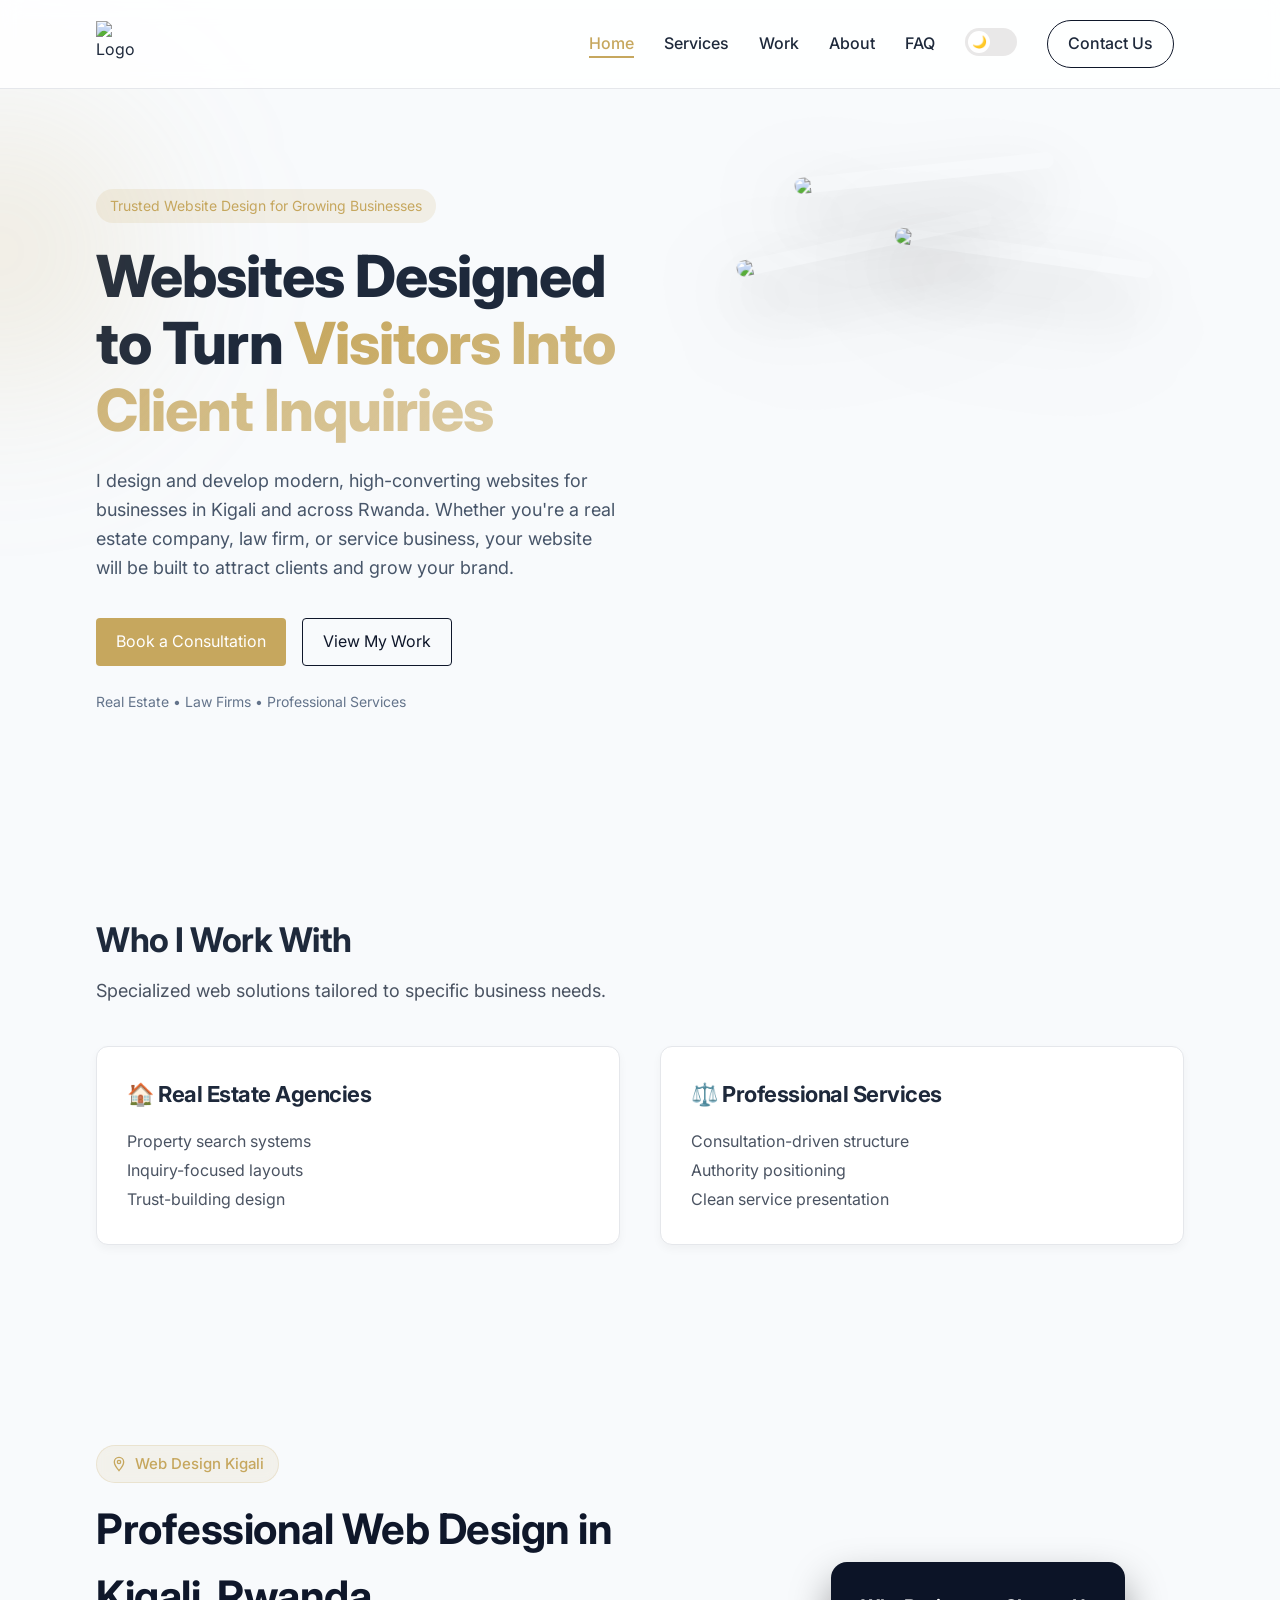
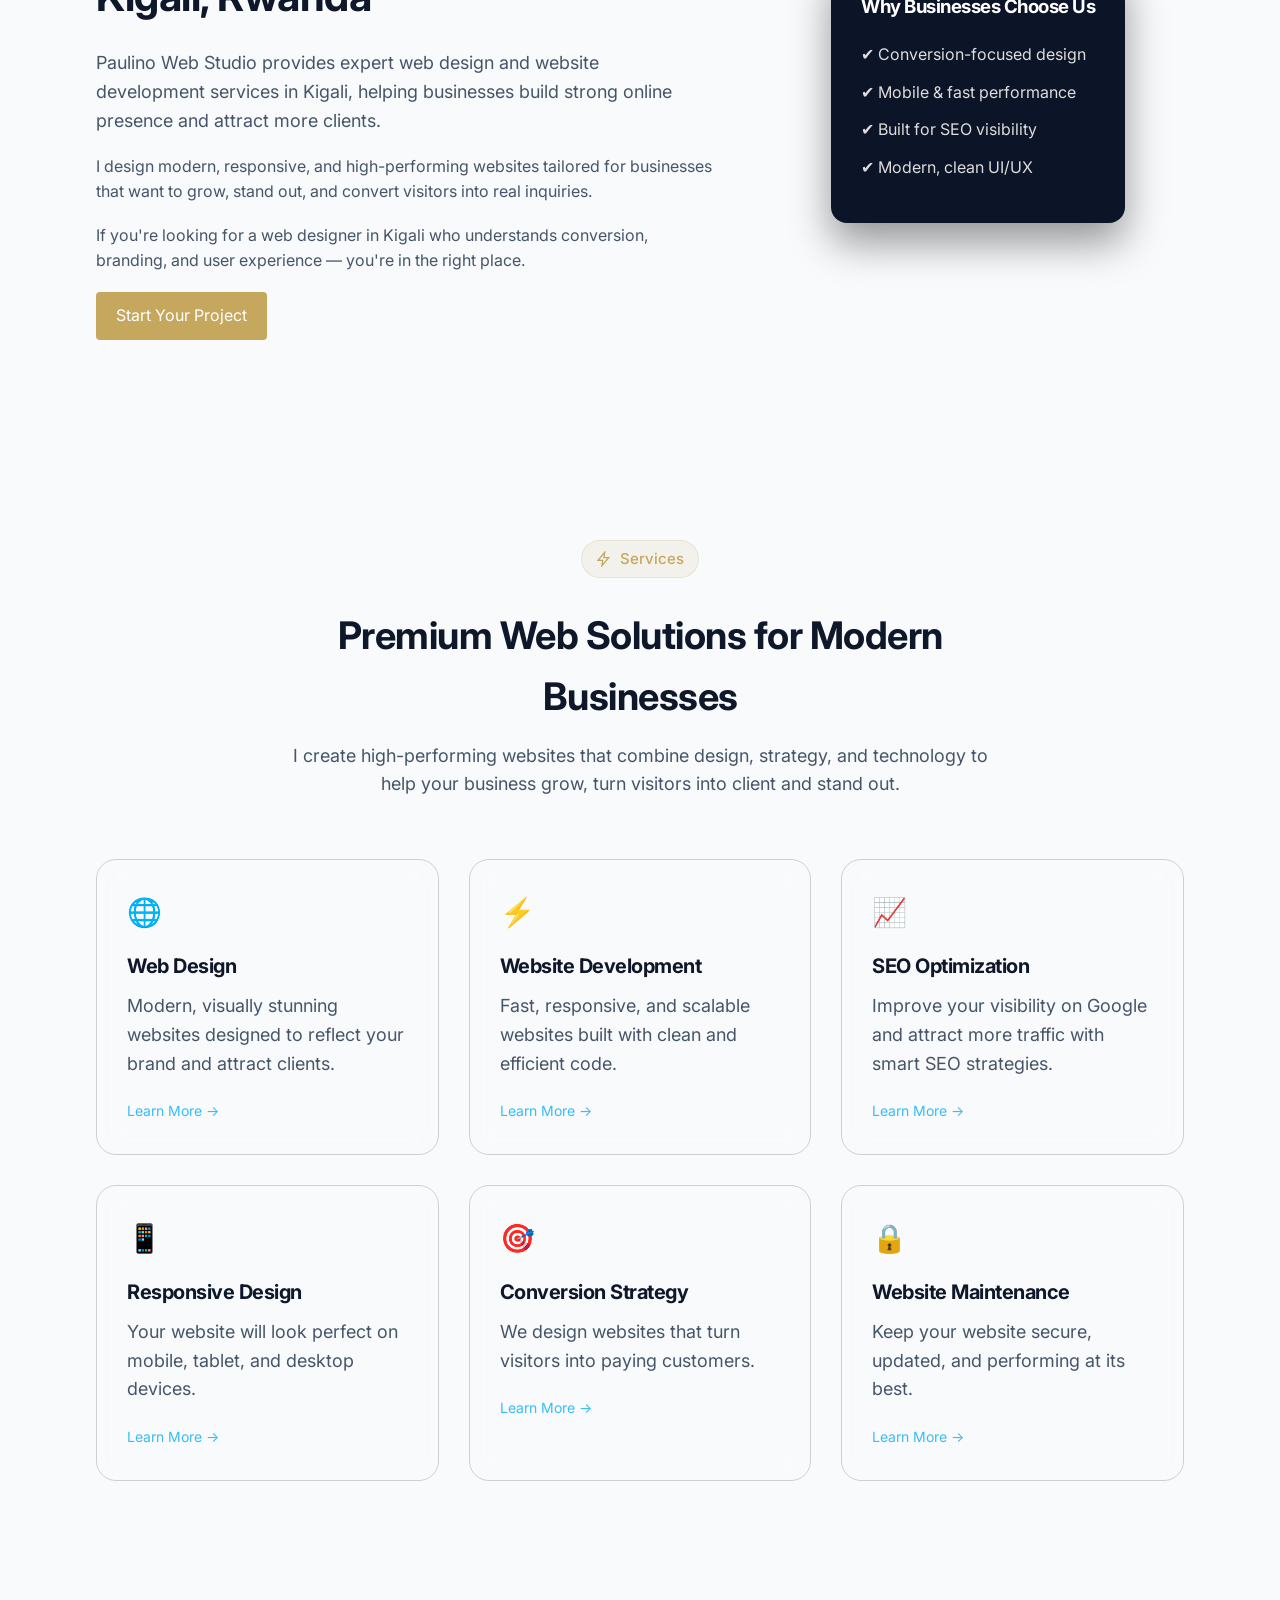
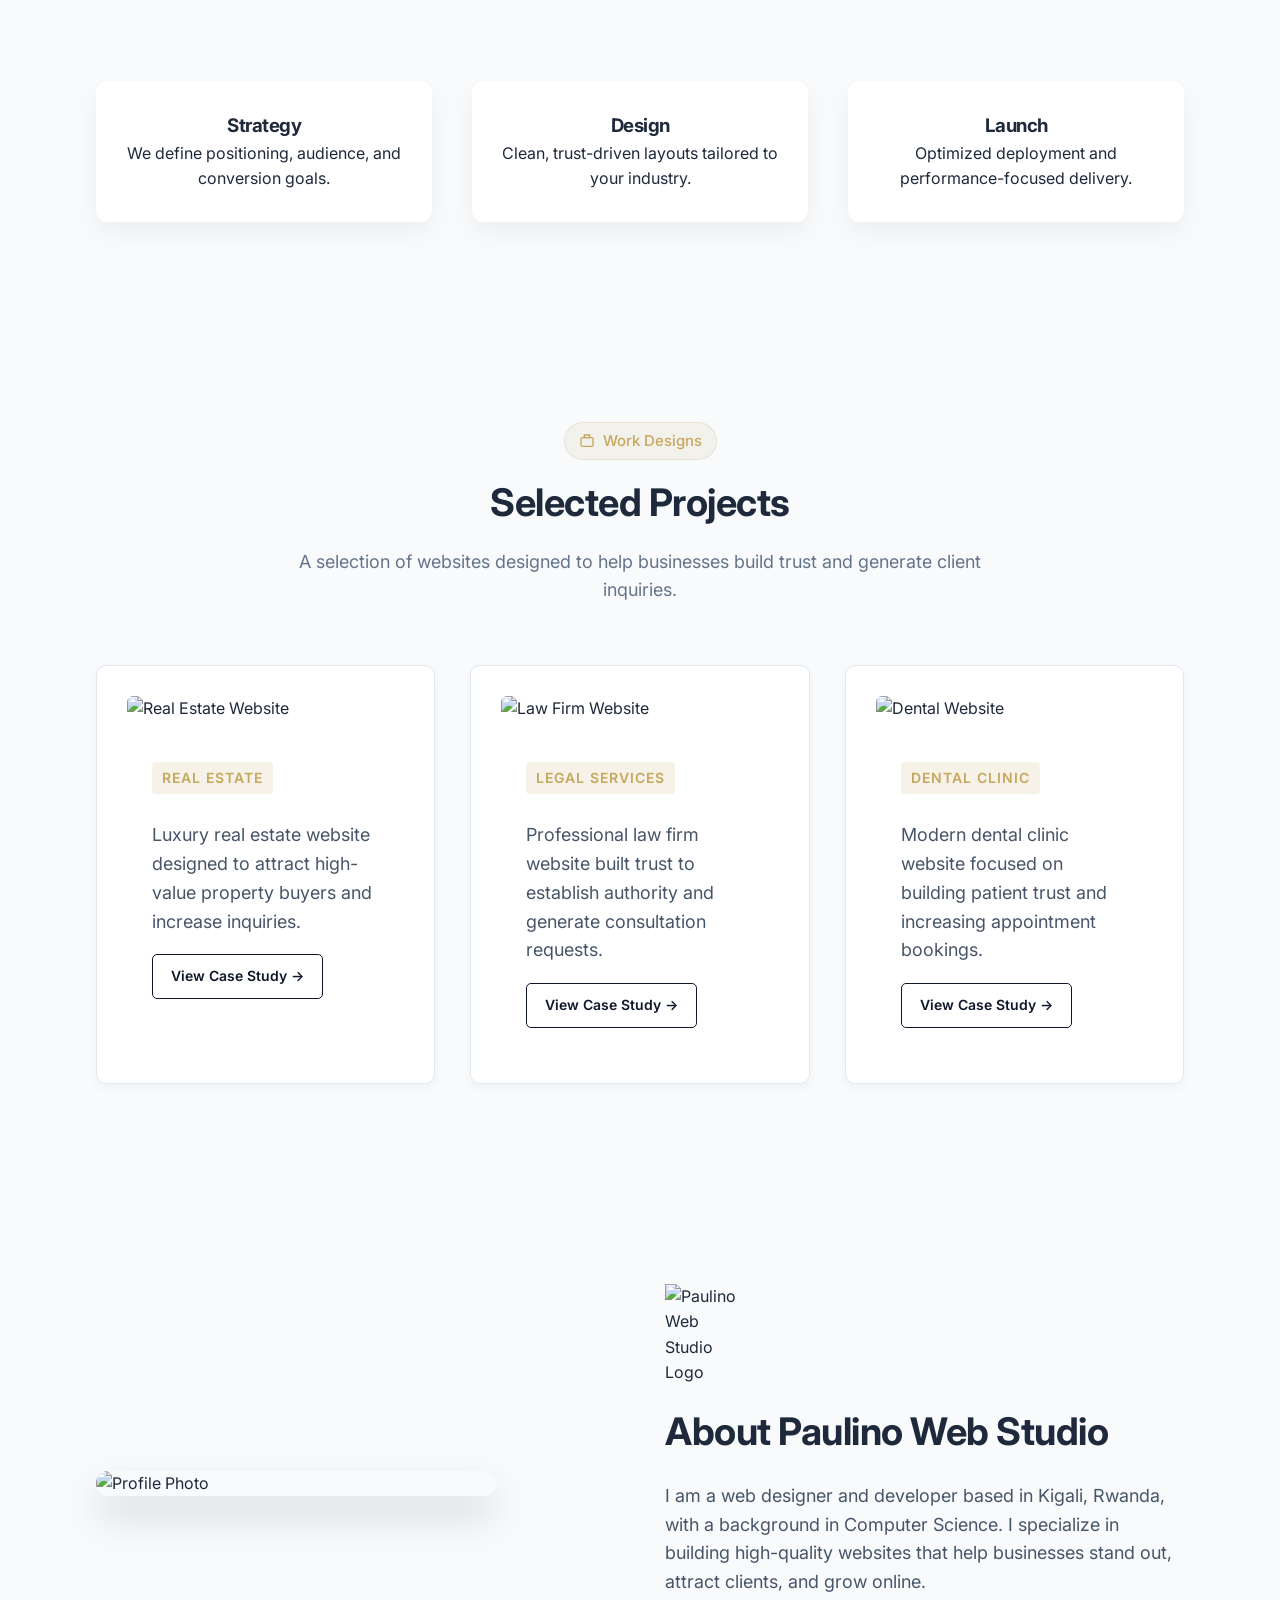
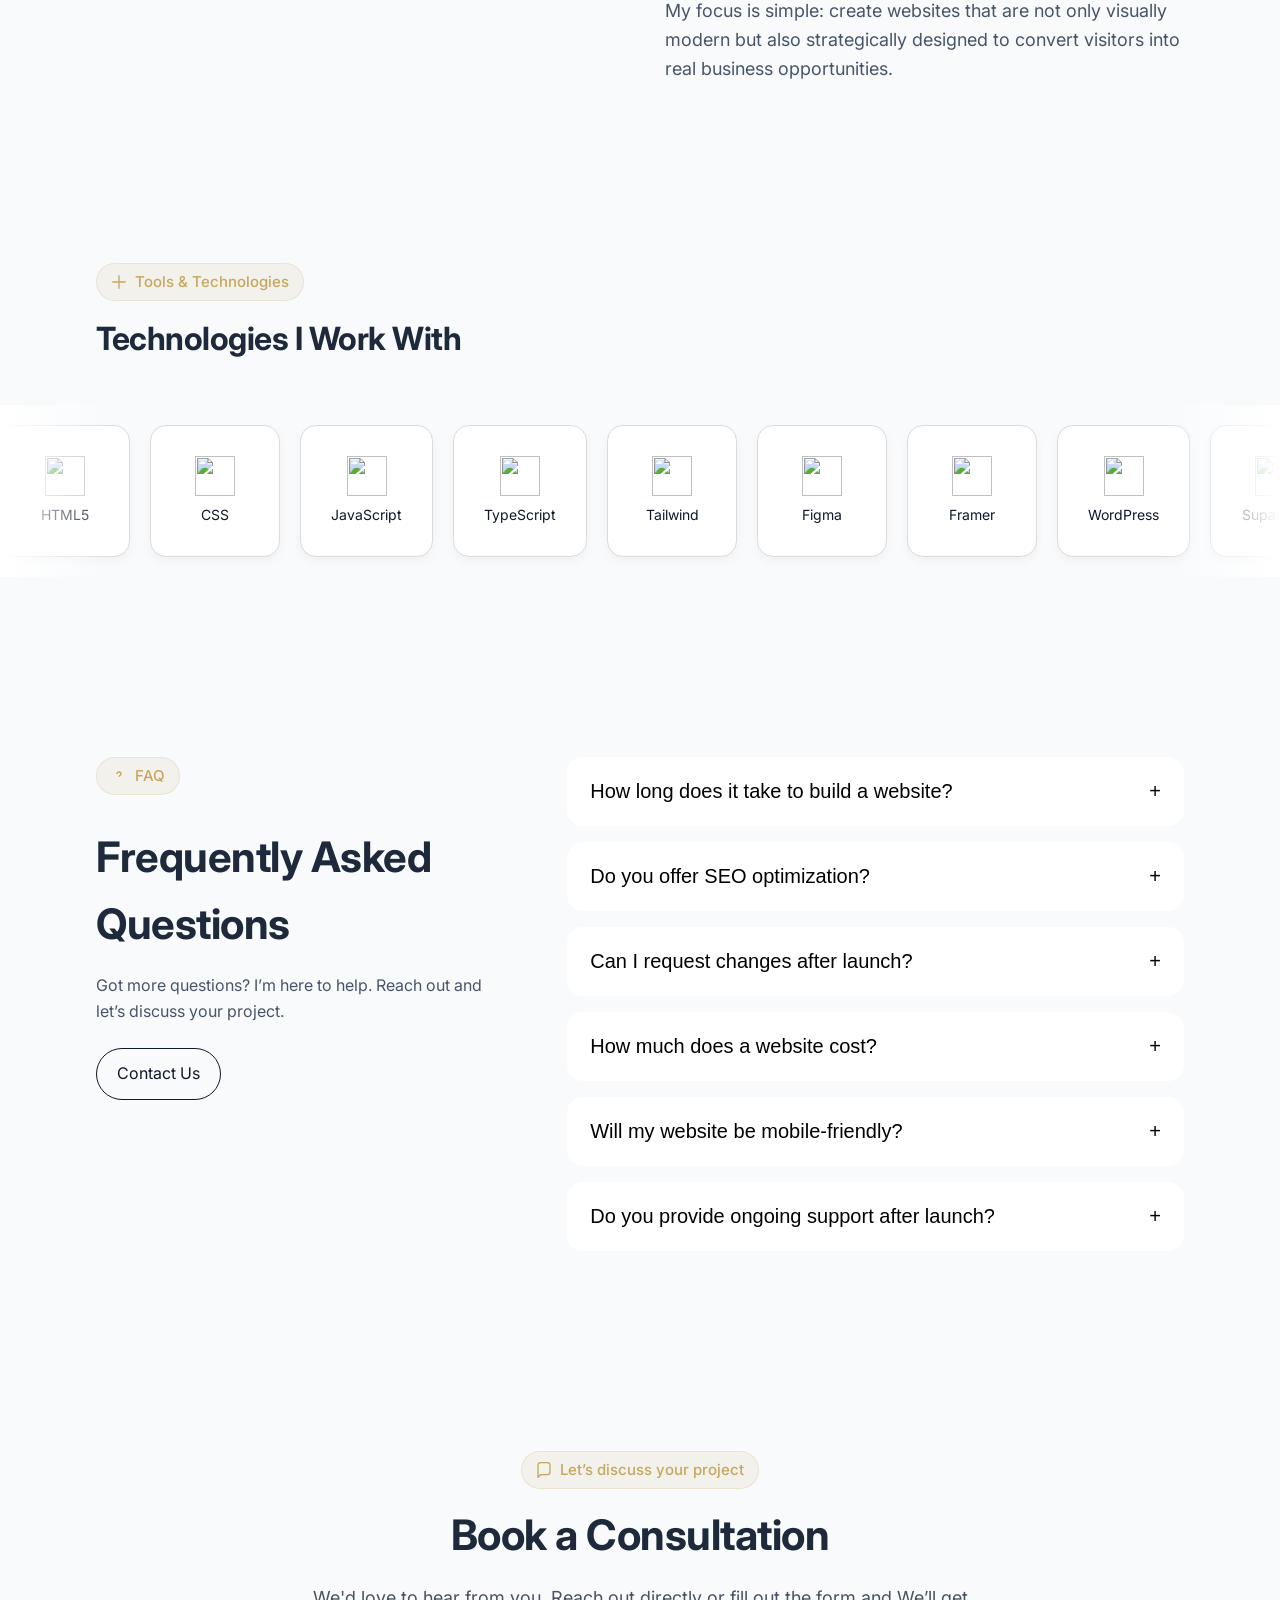
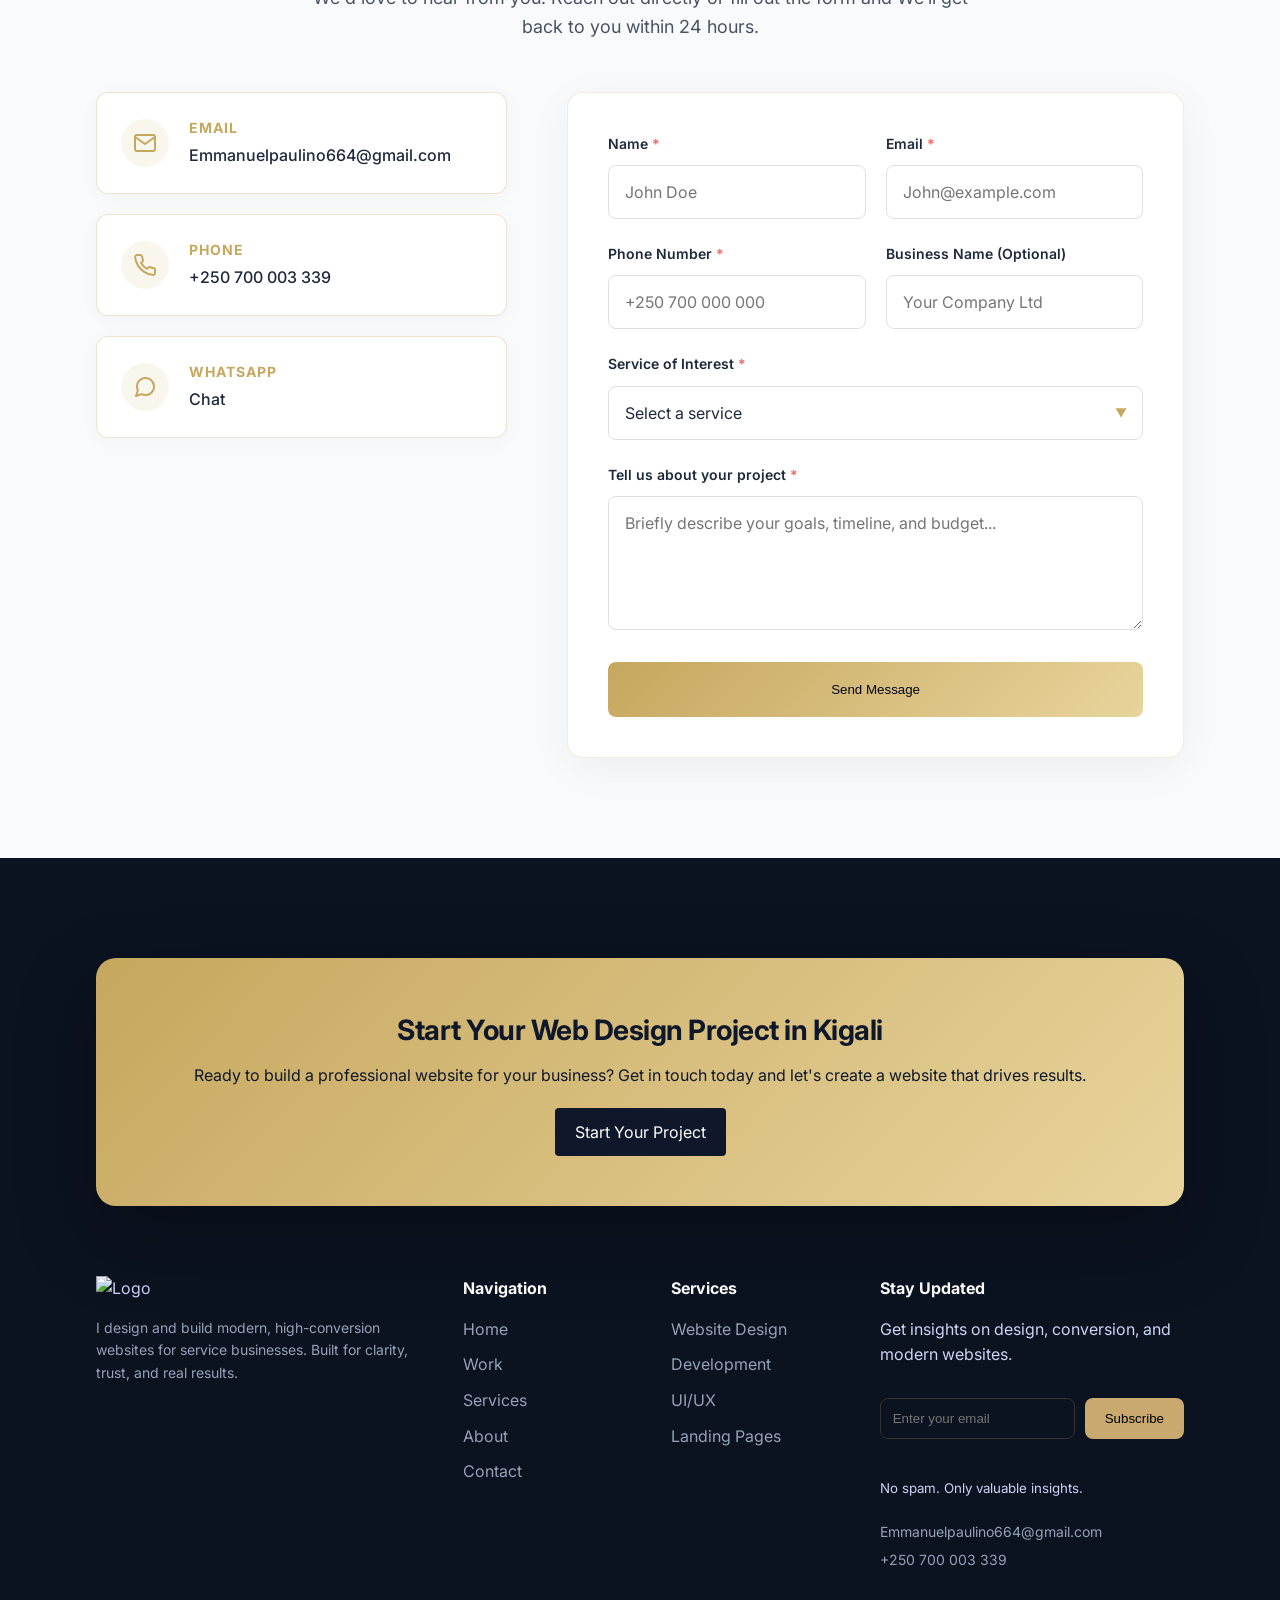
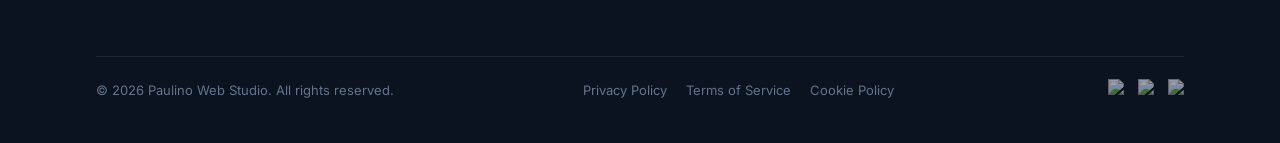
==== commit 02141950: "Add files via upload" ====
--- a/index.html
+++ b/index.html
@@ -75,8 +75,8 @@
 
     <!-- LOGO -->
     <div class="logo">
-  <img src="assets/Logo/logo-light.png" class="logo-light" alt="Logo">
-  <img src="assets/Logo/logo-dark.png" class="logo-dark" alt="Logo">
+  <img src="assets/Logo/logo-light.webp" class="logo-light" alt="Logo">
+  <img src="assets/Logo/logo-dark.webp" class="logo-dark" alt="Logo">
 </div>
     
 
@@ -181,11 +181,11 @@
 
   <div class="hero-showcase">
 
-    <img src="assets/hero-images/Desktop1.png" class="hero-card card-1">
-
-    <img src="assets/hero-images/Desktop3.png" class="hero-card card-2">
-
-    <img src="assets/hero-images/Desktop2.png" class="hero-card card-3">
+    <img src="assets/hero-images/Desktop1.webp" class="hero-card card-1">
+
+    <img src="assets/hero-images/Desktop3.webp" class="hero-card card-2">
+
+    <img src="assets/hero-images/Desktop2.webp" class="hero-card card-3">
 
   </div>
 
@@ -428,7 +428,7 @@
       <!-- PROJECT 1 -->
       <div class="work-card">
 
-        <img src="assets/work-cards/Desktop-7.png" alt="Real Estate Website">
+        <img src="assets/work-cards/Desktop-7.webp" alt="Real Estate Website">
 
         <div class="work-content">
 
@@ -450,7 +450,7 @@
       <!-- PROJECT 2 -->
       <div class="work-card">
 
-        <img src="assets/work-cards/Desktop-8.png" alt="Law Firm Website">
+        <img src="assets/work-cards/Desktop-8.webp" alt="Law Firm Website">
 
         <div class="work-content">
 
@@ -471,7 +471,7 @@
       <!-- PROJECT 3 -->
       <div class="work-card">
 
-        <img src="assets/work-cards/Desktop-9.png" alt="Dental Website">
+        <img src="assets/work-cards/Desktop-9.webp" alt="Dental Website">
 
         <div class="work-content">
 
@@ -501,10 +501,10 @@
 
 <section id="about" class="about fade-up">
   <div class="container about-grid">
-    <img src="assets/about/gh.jpg" alt="Profile Photo" class="about-photo">
+    <img src="assets/about/gh.webp" alt="Profile Photo" class="about-photo">
     <div class="about-content">
       
-      <img src="assets/Logo/f.png" alt="Paulino Web Studio Logo" class="about-logo">
+      <img src="assets/Logo/f.webp" alt="Paulino Web Studio Logo" class="about-logo">
       
       <h2>About Paulino Web Studio</h2>
       <p>
@@ -541,30 +541,30 @@
     <div class="tech-track">
 
       <!-- ITEMS -->
-      <div class="tech-item"><img src="assets/Tools/HTML.png"><span>HTML5</span></div>
-      <div class="tech-item"><img src="assets/Tools/CSS.png"><span>CSS</span></div>
-      <div class="tech-item"><img src="assets/Tools/JavaScript.jpg"><span>JavaScript</span></div>
-      <div class="tech-item"><img src="assets/Tools/Typescript.jpg"><span>TypeScript</span></div>
-      <div class="tech-item"><img src="assets/Tools/Tailwind.png"><span>Tailwind</span></div>
-      <div class="tech-item"><img src="assets/Tools/Figma.png"><span>Figma</span></div>
-      <div class="tech-item"><img src="assets/Tools/Framer.png"><span>Framer</span></div>
-      <div class="tech-item"><img src="assets/Tools/Wordpress.png"><span>WordPress</span></div>
-      <div class="tech-item"><img src="assets/Tools/Supabase.png"><span>Supabase</span></div>
-      <div class="tech-item"><img src="assets/Tools/github.png"><span>GitHub</span></div>
-      <div class="tech-item"><img src="assets/Tools/reactjs.png"><span>React</span></div>
+      <div class="tech-item"><img src="assets/Tools/HTML.webp"><span>HTML5</span></div>
+      <div class="tech-item"><img src="assets/Tools/CSS.webp"><span>CSS</span></div>
+      <div class="tech-item"><img src="assets/Tools/JavaScript.webp"><span>JavaScript</span></div>
+      <div class="tech-item"><img src="assets/Tools/Typescript.webp"><span>TypeScript</span></div>
+      <div class="tech-item"><img src="assets/Tools/Tailwind.webp"><span>Tailwind</span></div>
+      <div class="tech-item"><img src="assets/Tools/Figma.webp"><span>Figma</span></div>
+      <div class="tech-item"><img src="assets/Tools/Framer.webp"><span>Framer</span></div>
+      <div class="tech-item"><img src="assets/Tools/Wordpress.webp"><span>WordPress</span></div>
+      <div class="tech-item"><img src="assets/Tools/Supabase.webp"><span>Supabase</span></div>
+      <div class="tech-item"><img src="assets/Tools/github.webp"><span>GitHub</span></div>
+      <div class="tech-item"><img src="assets/Tools/reactjs.webp"><span>React</span></div>
 
       <!-- DUPLICATE FOR INFINITE LOOP -->
-      <div class="tech-item"><img src="assets/Tools/HTML.png"><span>HTML5</span></div>
-      <div class="tech-item"><img src="assets/Tools/CSS.png"><span>CSS</span></div>
-      <div class="tech-item"><img src="assets/Tools/JavaScript.jpg"><span>JavaScript</span></div>
-      <div class="tech-item"><img src="assets/Tools/Typescript.jpg"><span>TypeScript</span></div>
-      <div class="tech-item"><img src="assets/Tools/Tailwind.png"><span>Tailwind</span></div>
-      <div class="tech-item"><img src="assets/Tools/Figma.png"><span>Figma</span></div>
-      <div class="tech-item"><img src="assets/Tools/Framer.png"><span>Framer</span></div>
-      <div class="tech-item"><img src="assets/Tools/Wordpress.png"><span>WordPress</span></div>
-      <div class="tech-item"><img src="assets/Tools/Supabase.png"><span>Supabase</span></div>
-      <div class="tech-item"><img src="assets/Tools/github.png"><span>GitHub</span></div>
-      <div class="tech-item"><img src="assets/Tools/reactjs.png"><span>React</span></div>
+      <div class="tech-item"><img src="assets/Tools/HTML.webp"><span>HTML5</span></div>
+      <div class="tech-item"><img src="assets/Tools/CSS.webp"><span>CSS</span></div>
+      <div class="tech-item"><img src="assets/Tools/JavaScript.webp"><span>JavaScript</span></div>
+      <div class="tech-item"><img src="assets/Tools/Typescript.webp"><span>TypeScript</span></div>
+      <div class="tech-item"><img src="assets/Tools/Tailwind.webp"><span>Tailwind</span></div>
+      <div class="tech-item"><img src="assets/Tools/Figma.webp"><span>Figma</span></div>
+      <div class="tech-item"><img src="assets/Tools/Framer.webp"><span>Framer</span></div>
+      <div class="tech-item"><img src="assets/Tools/Wordpress.webp"><span>WordPress</span></div>
+      <div class="tech-item"><img src="assets/Tools/Supabase.webp"><span>Supabase</span></div>
+      <div class="tech-item"><img src="assets/Tools/github.webp"><span>GitHub</span></div>
+      <div class="tech-item"><img src="assets/Tools/reactjs.webp"><span>React</span></div>
 
     </div>
   </div>
@@ -812,7 +812,7 @@
 
       <!-- BRAND -->
       <div class="footer-brand">
-        <img src="assets/Logo/logo-dark.png" alt="Logo">
+        <img src="assets/Logo/logo-dark.webp" alt="Logo">
         <p>
           I design and build modern, high-conversion websites for service businesses.
           Built for clarity, trust, and real results.
@@ -896,9 +896,9 @@
       </div>
 
       <div class="payments">
-        <img src="assets/Payment-icon/Visa.png">
-        <img src="assets/Payment-icon/MasterCard.png">
-        <img src="assets/Payment-icon/Paypal.png">
+        <img src="assets/Payment-icon/Visa.webp">
+        <img src="assets/Payment-icon/MasterCard.webp">
+        <img src="assets/Payment-icon/Paypal.webp">
       </div>
 
     </div>
--- a/css/style.css
+++ b/css/style.css
@@ -12,10 +12,6 @@
   overflow-x:hidden;
   scroll-behavior: smooth;
   -webkit-font-smoothing: antialiased;
-}
-
-html, body {
-  overflow-x: hidden;
 }
 
 .container {
@@ -714,15 +710,27 @@
 }
 
 
-
 /* ===== REAL ESTATE NAVBAR ===== */
+.page-wrapper {
+  overflow-x: hidden;
+  width: 100%;
+  position: relative;
+}
+
+/* Ensure the navbar remains sticky */
 .re-navbar {
-  position: sticky;
+  position: fixed; /* Change from sticky to fixed */
   top: 0;
+  left: 0;
+  right: 0;
   z-index: 1000;
   backdrop-filter: blur(12px);
-  background: rgba(10, 15, 28, 0.65);
+  background: rgba(255,255,255,0.85);
   border-bottom: 1px solid rgba(255,255,255,0.08);
+}
+
+body.dark-mode .re-navbar {
+  background: rgba(2, 6, 23, 0.6);
 }
 
 .re-nav-wrapper {
@@ -785,9 +793,9 @@
   width: 85%;
   max-width: 320px;
   height: 100vh;
-  background: rgba(255,255,255,0.85);
-  backdrop-filter: blur(25px);
-  -webkit-backdrop-filter: blur(25px);
+  background: rgba(255, 255, 255, 0.966);
+  backdrop-filter: blur(10px);
+  -webkit-backdrop-filter: blur(10px);
   padding: 80px 20px 30px;
   display: flex;
   flex-direction: column;
@@ -796,7 +804,7 @@
   z-index: 2000;
 
   /* --- ADDED FIXES BELOW --- */
-  transform: translateX(100%);
+  transform: translateX(110%);
   visibility: hidden; /* Hides it completely from the browser when closed */
   transition: transform 0.5s cubic-bezier(0.22,1,0.36,1), visibility 0s linear 0.5s;
 }
@@ -921,7 +929,7 @@
   padding: 14px 16px;
   border-radius: 12px;
 
-  background: rgba(255,255,255,0.4);
+  background: #e5e7eb;
   backdrop-filter: blur(10px);
 
   display: flex;
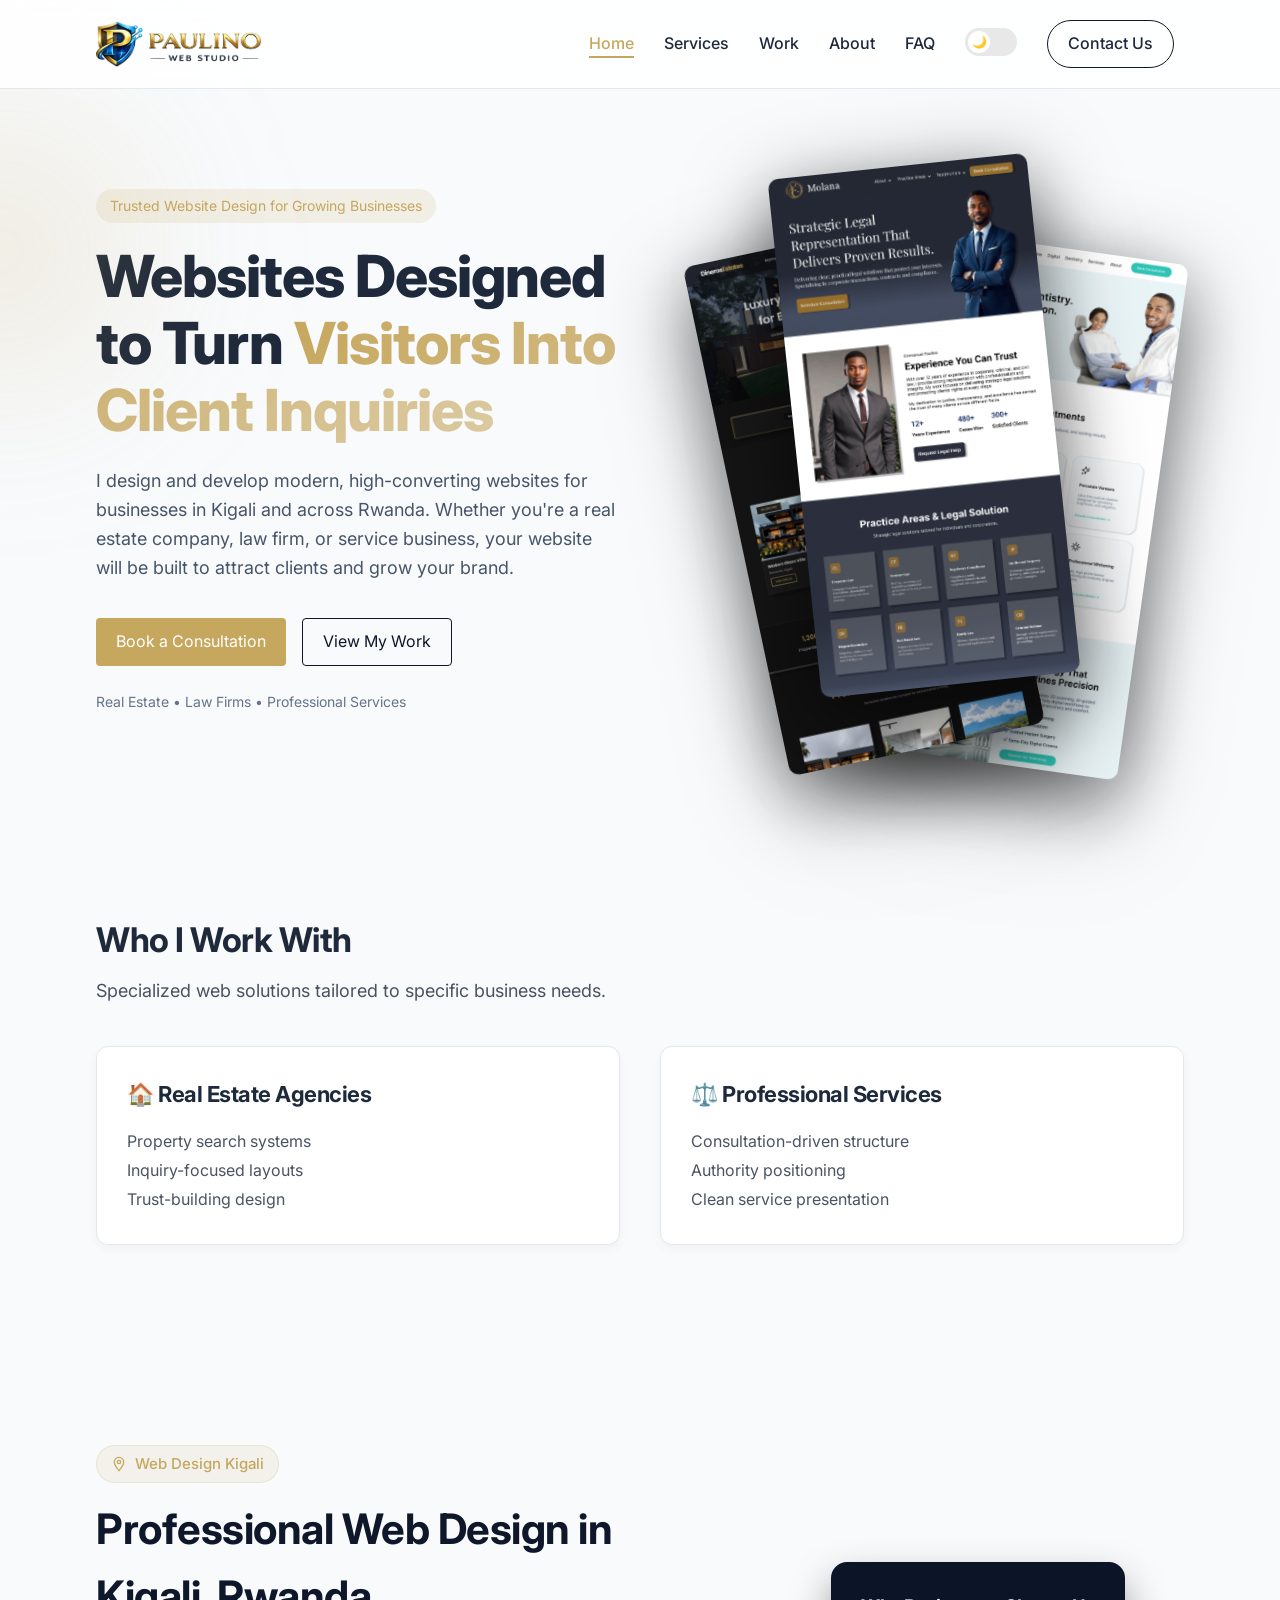
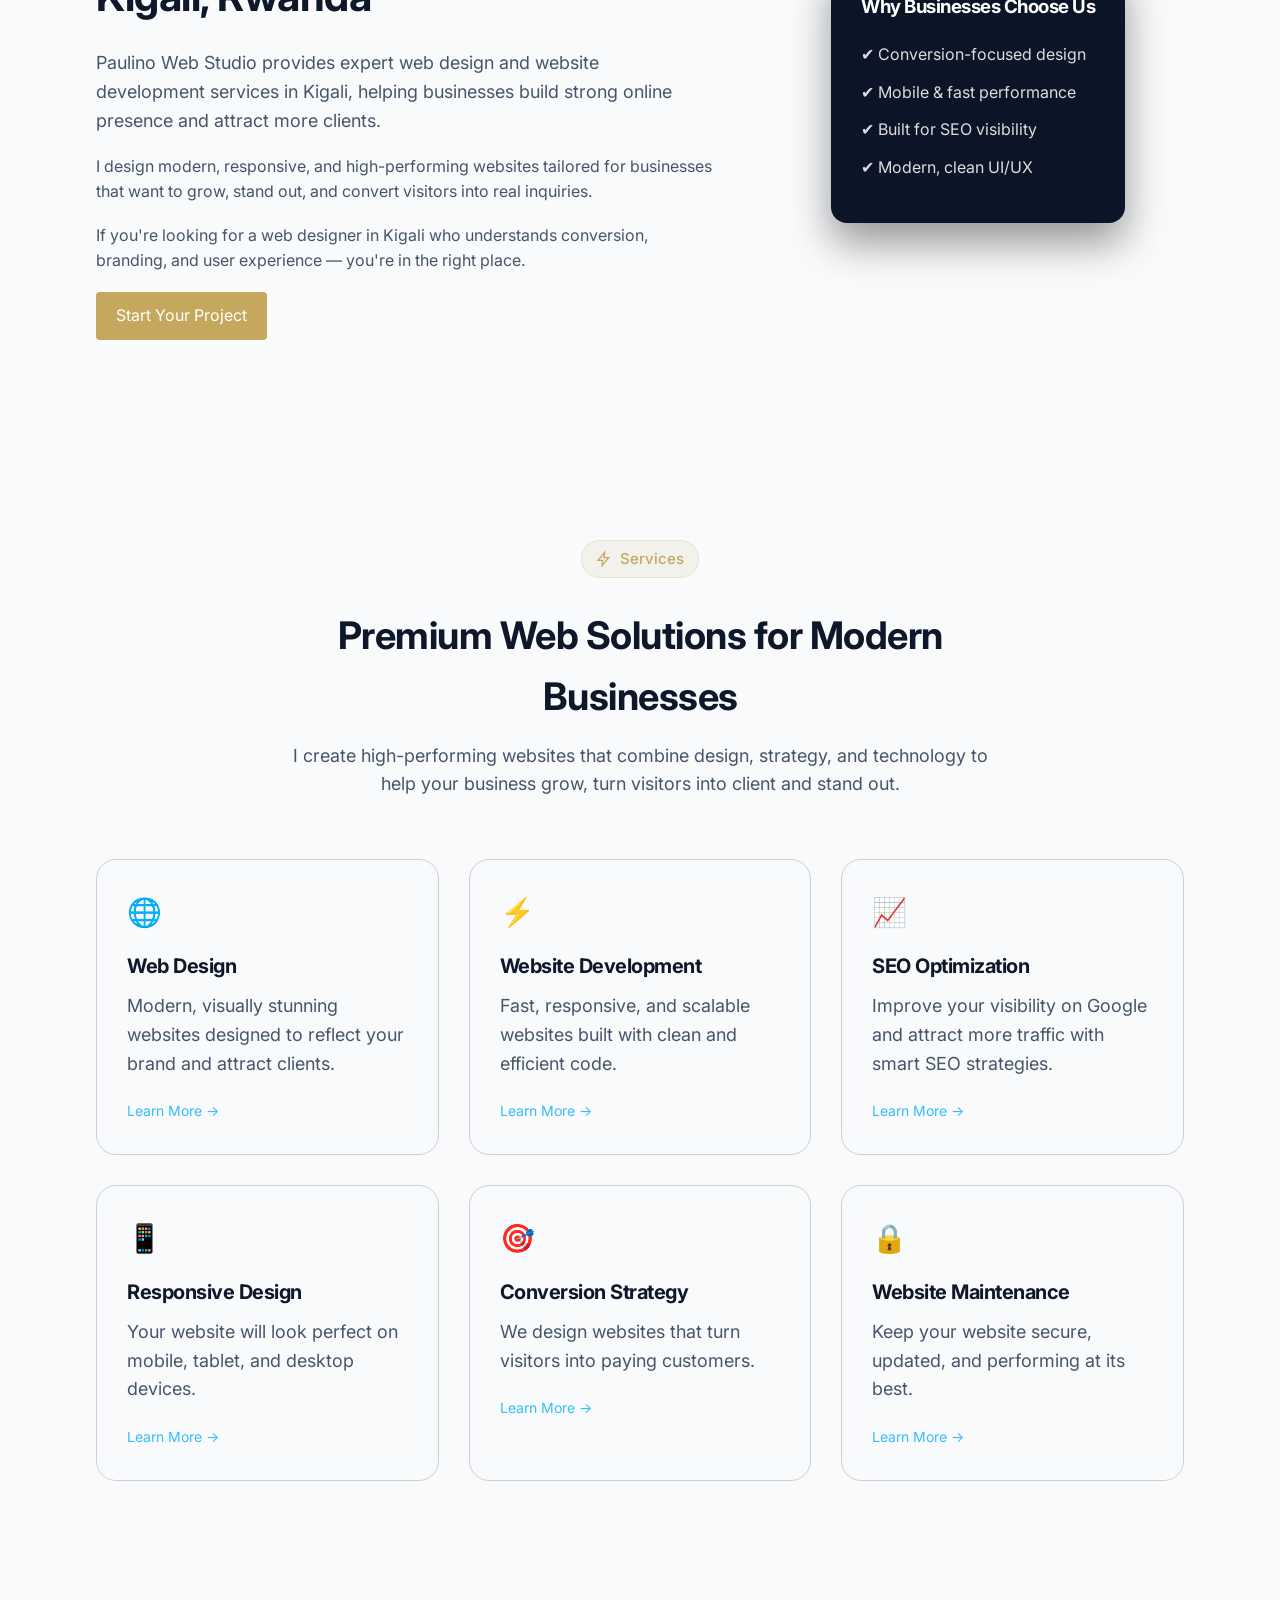
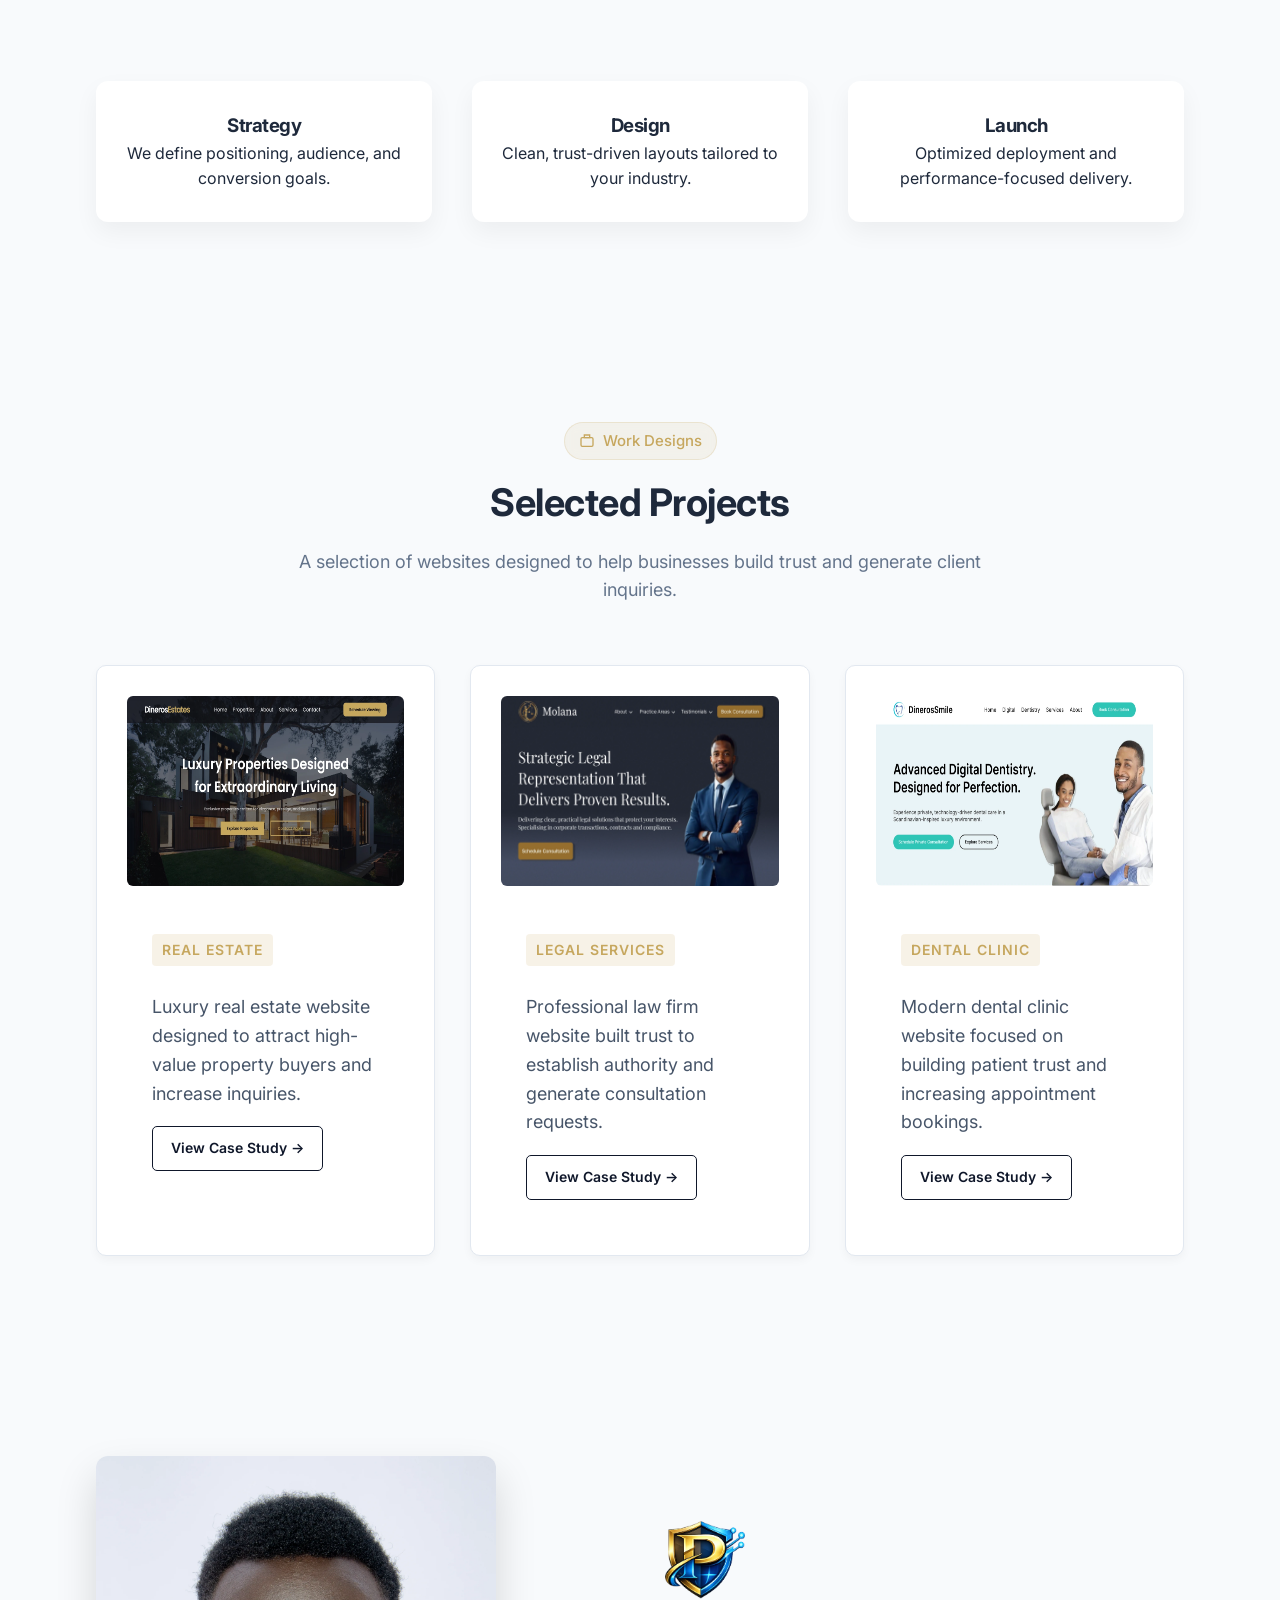
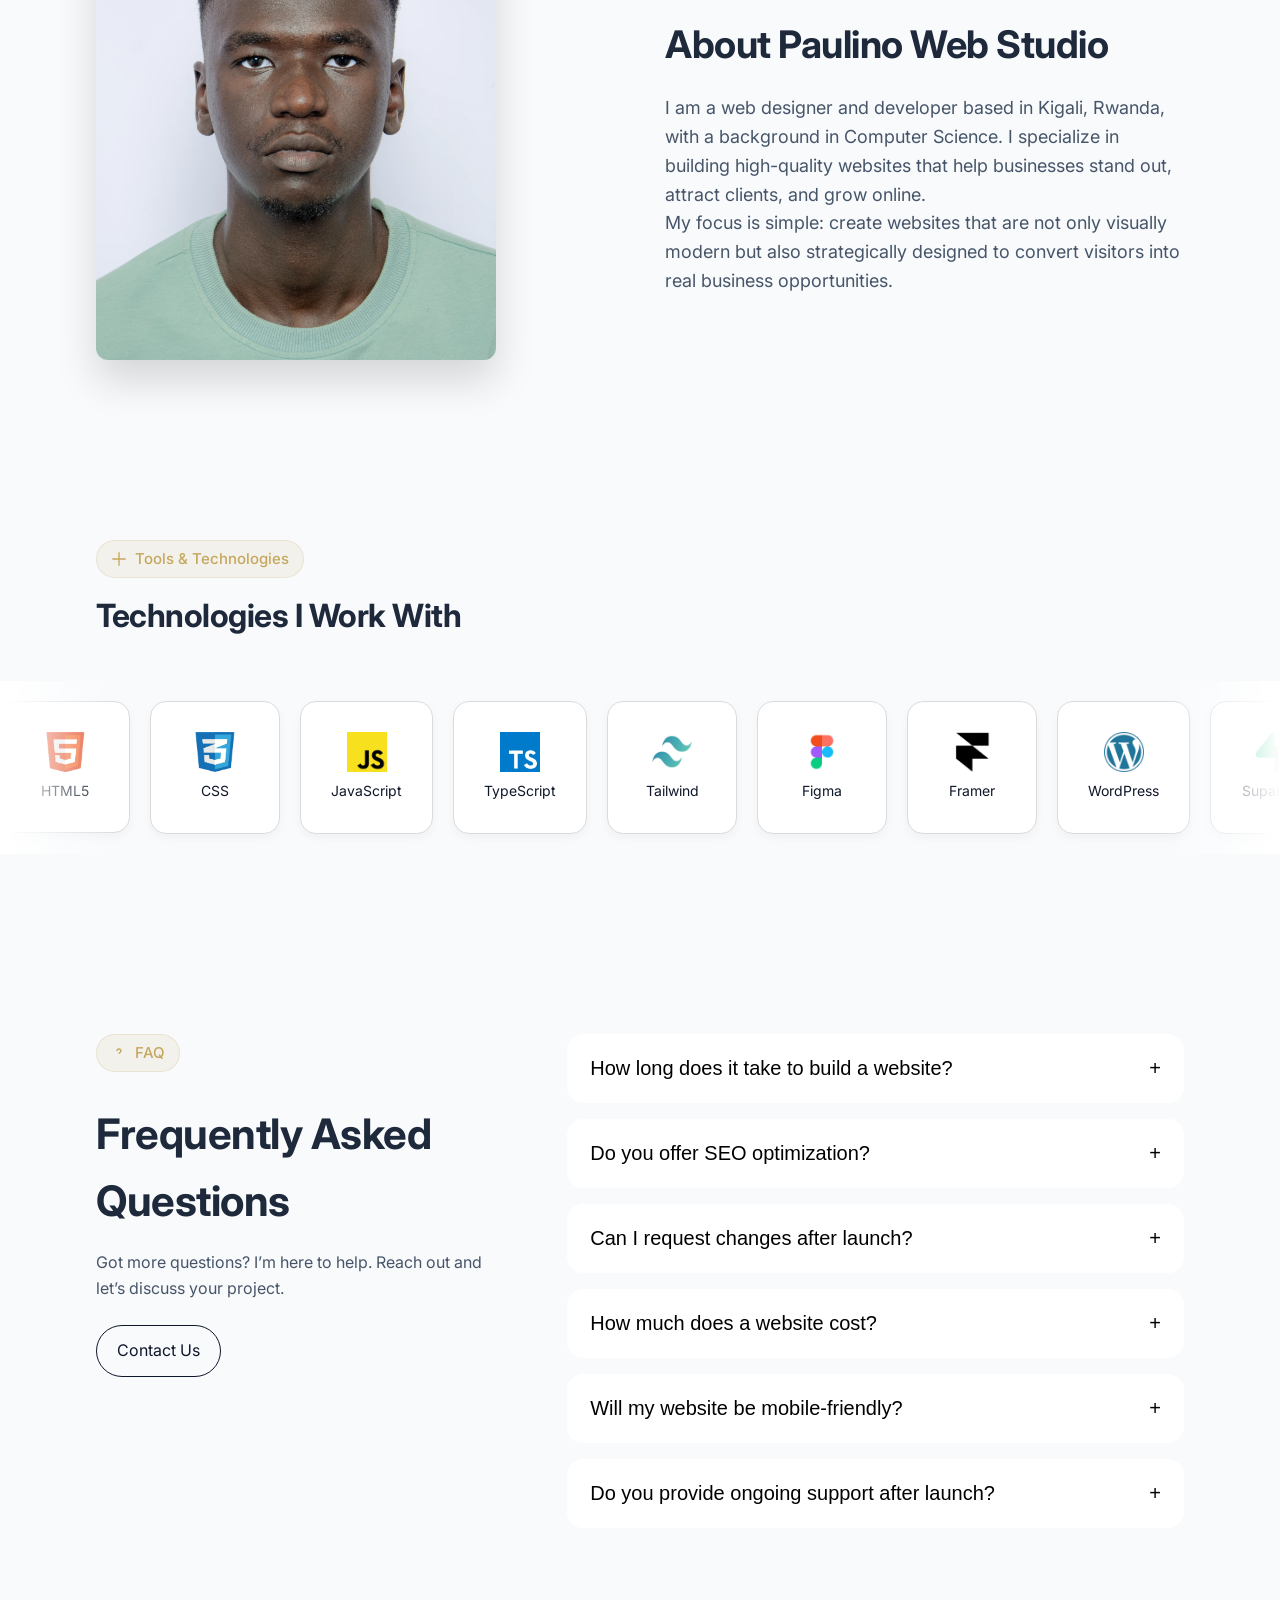
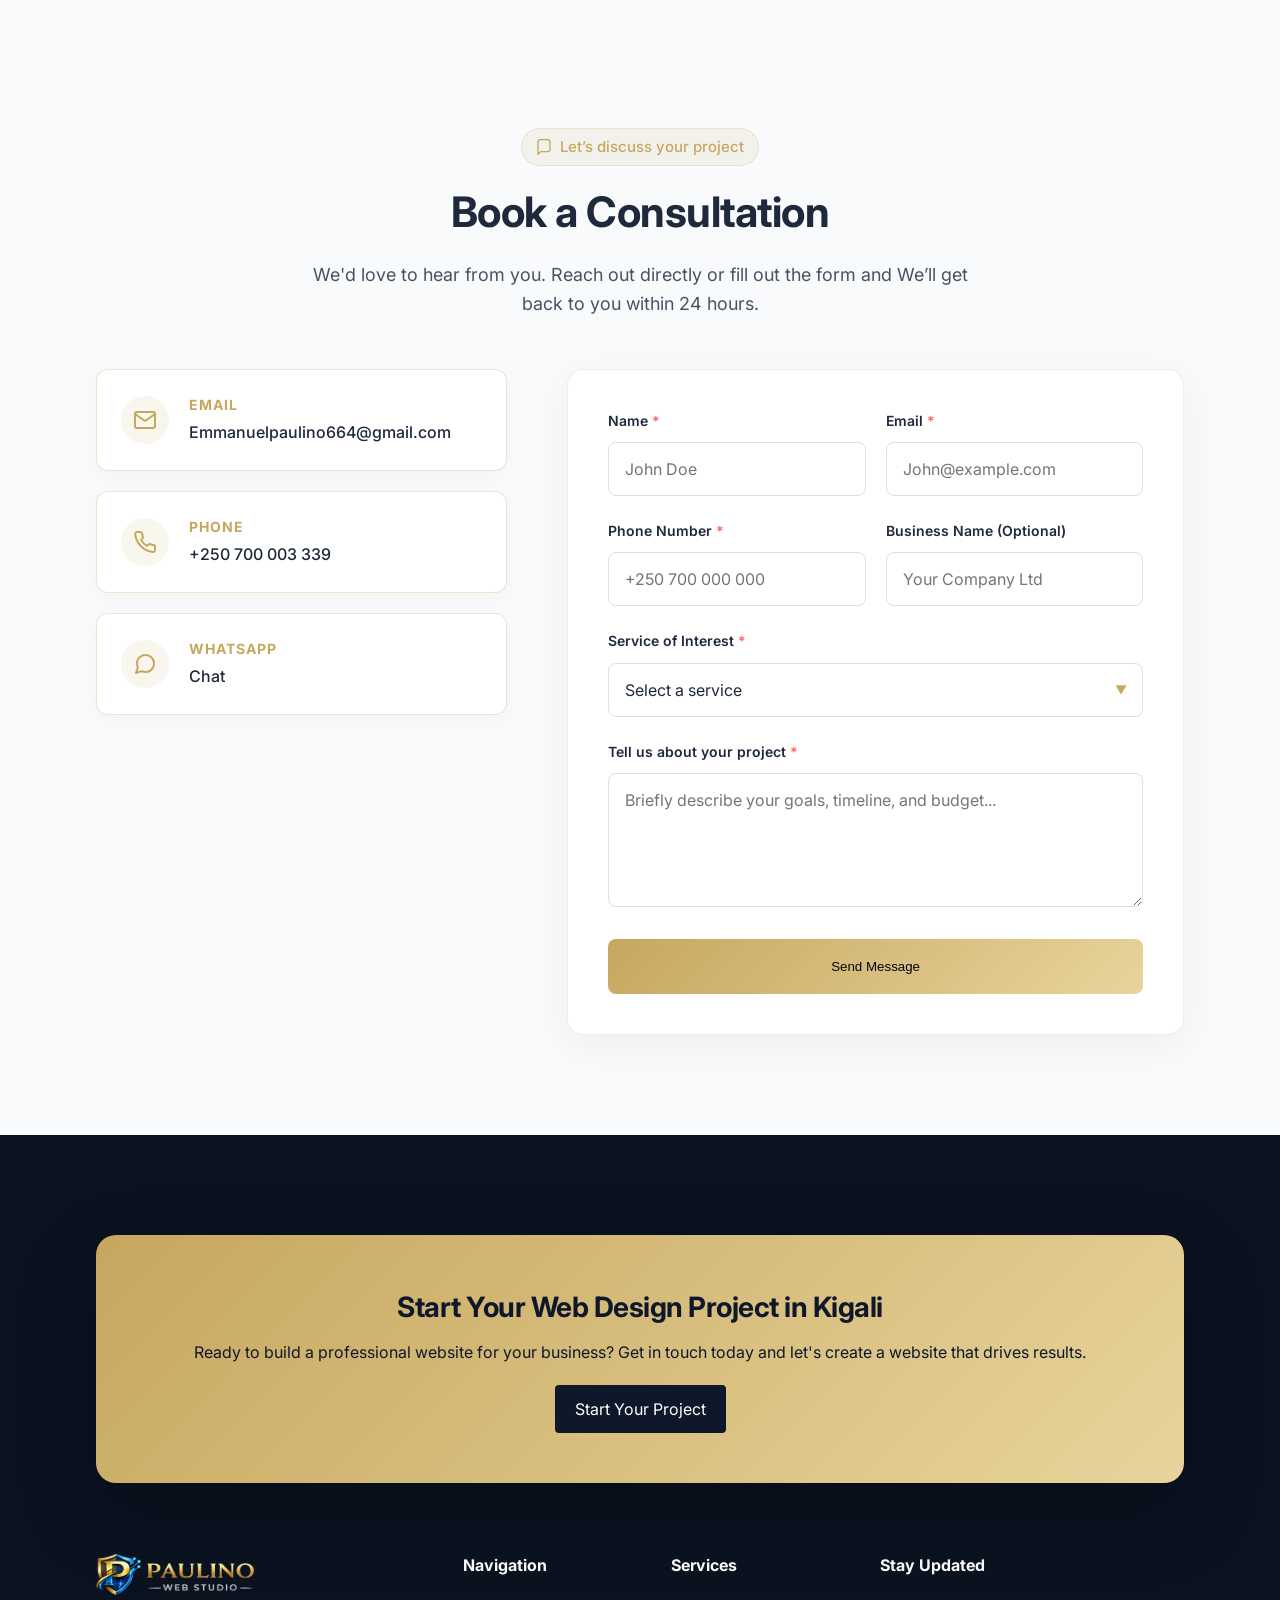
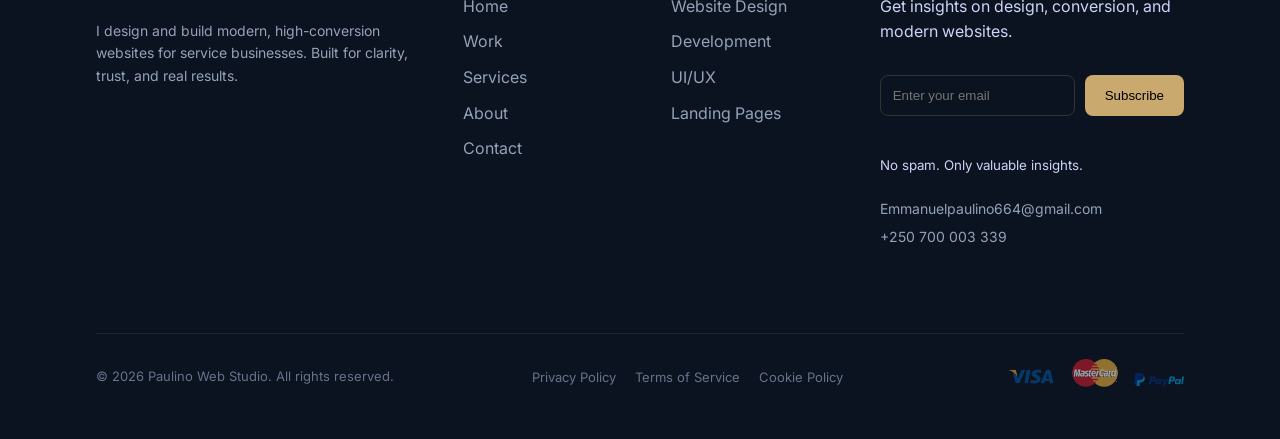
==== commit b8ad16f2: "Update index.html" ====
--- a/index.html
+++ b/index.html
@@ -1,6 +1,16 @@
 <!DOCTYPE html>
 <html lang="en">
 <head>
+
+  <!-- Google tag (gtag.js) -->
+<script async src="https://www.googletagmanager.com/gtag/js?id=G-182QZYL9CN"></script>
+<script>
+  window.dataLayer = window.dataLayer || [];
+  function gtag(){dataLayer.push(arguments);}
+  gtag('js', new Date());
+
+  gtag('config', 'G-182QZYL9CN');
+</script>
 
   <!-- Basic Setup -->
   <meta charset="UTF-8" />
--- a/css/style.css
+++ b/css/style.css
@@ -61,7 +61,7 @@
 
 body.dark-mode .navbar {
   background: rgba(2, 6, 23, 0.6);
-  backdrop-filter: blur(14px);
+  backdrop-filter: blur(10px);
   border-bottom: 1px solid var(--border);
   box-shadow: 0 10px 40px rgba(0,0,0,0.6);
 }
@@ -390,7 +390,7 @@
 
 .navbar.scrolled {
   background: rgba(255, 255, 255, 0.75);
-  backdrop-filter: blur(12px);
+  backdrop-filter: blur(10px);
   box-shadow: 0 5px 30px rgba(0,0,0,0.08);
 }
 
@@ -459,7 +459,7 @@
 
 .navbar {
   background: rgba(255,255,255,0.7);
-  backdrop-filter: blur(12px);
+  backdrop-filter: blur(10px);
 }
 
 }
@@ -724,7 +724,7 @@
   left: 0;
   right: 0;
   z-index: 1000;
-  backdrop-filter: blur(12px);
+  backdrop-filter: blur(10px);
   background: rgba(255,255,255,0.85);
   border-bottom: 1px solid rgba(255,255,255,0.08);
 }
@@ -1050,6 +1050,8 @@
   }
 }
 
+
+
 /* HERO */
 
 .hero {
@@ -1381,7 +1383,7 @@
 body.dark-mode .who-we-work-box {
   background: var(--card-bg);
   border: 1px solid var(--border);
-  backdrop-filter: blur(16px);
+  backdrop-filter: blur(10px);
   box-shadow: 0 20px 60px rgba(0,0,0,0.6);
 }
 
@@ -1727,6 +1729,14 @@
 
 .work-card img{
 height:200px;
+}
+
+}
+
+@media (max-width:400px){
+
+.work-card img {
+  height:170px;
 }
 
 }
@@ -2142,7 +2152,7 @@
   border-radius: 20px;
   padding: 30px;
   border: 1px solid rgb(207, 207, 207);
-  backdrop-filter: blur(12px);
+  backdrop-filter: blur(10px);
   transition: 0.4s;
   position: relative;
   overflow: hidden;
@@ -2246,7 +2256,7 @@
 body.dark-mode .process-grid div {
     background: var(--card-bg);
   border: 1px solid var(--border);
-  backdrop-filter: blur(16px);
+  backdrop-filter: blur(10px);
   box-shadow: 0 20px 60px rgba(0,0,0,0.6);
 }
 
@@ -2501,7 +2511,7 @@
   border-radius: 16px;
   background: white;
   border: 1px solid rgba(255,255,255,0.08);
-  backdrop-filter: blur(12px);
+  backdrop-filter: blur(10px);
   overflow: hidden;
   transition: all 0.3s ease;
 }
@@ -2891,6 +2901,7 @@
     font-size: 12px;
   } 
 }
+
 
 
 /* =========================================
@@ -2995,6 +3006,7 @@
   justify-content: center;
   z-index: 10000;
   padding: 20px;
+  overflow-y: auto;
 }
 
 .booking-modal P {
@@ -3009,7 +3021,7 @@
   position: absolute;
   inset: 0;
   background: rgba(10, 15, 26, 0.85);
-  backdrop-filter: blur(12px);
+  backdrop-filter: blur(10px);
   animation: fadeIn 0.4s ease;
 }
 
@@ -3019,14 +3031,18 @@
   color: var(--text);
   padding: 50px 40px;
   width: 100%;
-  max-width: 550px;
-  border-radius: 24px;
+  max-width: 520px;
+  border-radius: 20px;
   border: 1px solid rgba(198, 167, 94, 0.2);
   box-shadow: 0 30px 60px rgba(0,0,0,0.4);
   z-index: 2;
   transform: translateY(30px);
   opacity: 0;
   transition: all 0.5s cubic-bezier(0.34, 1.56, 0.64, 1);
+}
+
+.booking-modal__content {
+  scroll-behavior: smooth;
 }
 
 .booking-modal.active .booking-modal__content {
@@ -3230,7 +3246,7 @@
 ========================================= */
 body.dark-mode .booking-modal__content {
   background: rgba(15, 23, 42, 0.8); /* Deep Navy Glass */
-  backdrop-filter: blur(20px);
+  backdrop-filter: blur(10px);
   border: 1px solid rgba(255, 255, 255, 0.1);
   box-shadow: 0 25px 50px rgba(0, 0, 0, 0.8);
   color: #f8fafc;
@@ -3281,6 +3297,80 @@
 
 body.dark-mode .booking-success p {
   color: #f8fafc;
+}
+
+@media (max-width: 768px){
+
+  .booking-modal {
+    padding: 10px;
+    align-items: flex-start; /* better than center on mobile */
+  }
+
+  .booking-modal__content {
+    padding: 30px 20px;
+    border-radius: 18px;
+    margin-top: 40px;
+  }
+
+  /* STACK FORM (NO 2 COLUMNS) */
+  .form-row {
+    grid-template-columns: 1fr;
+    gap: 12px;
+  }
+
+  /* INPUTS SMALLER */
+  .booking-modal__group input,
+  .booking-modal__group select,
+  .booking-modal__group textarea {
+    padding: 14px;
+    font-size: 14px;
+  }
+
+  /* TEXT */
+  .booking-modal__title {
+    font-size: 24px;
+  }
+
+  .booking-modal__subtitle {
+    font-size: 14px;
+  }
+
+  /* BUTTON */
+  .btn-premium {
+    padding: 16px;
+    font-size: 14px;
+  }
+
+  /* CLOSE BUTTON */
+  .booking-modal__close {
+    font-size: 28px;
+    top: 15px;
+    right: 15px;
+  }
+
+}
+
+@media (max-width: 400px){
+
+  .booking-modal__content {
+    padding: 25px 16px;
+  }
+
+  .booking-modal__title {
+    font-size: 22px;
+  }
+
+
+  .booking-modal__group input,
+  .booking-modal__group select,
+  .booking-modal__group textarea {
+    padding: 12px;
+  }
+
+  .btn-premium {
+    padding: 14px;
+  }
+
 }
 
 /* FINAL CTA */
@@ -3926,6 +4016,7 @@
 
 }
 
+
 @media (max-width:768px){
 
 .hero {
@@ -3965,3 +4056,5 @@
 }
 }
 
+
+
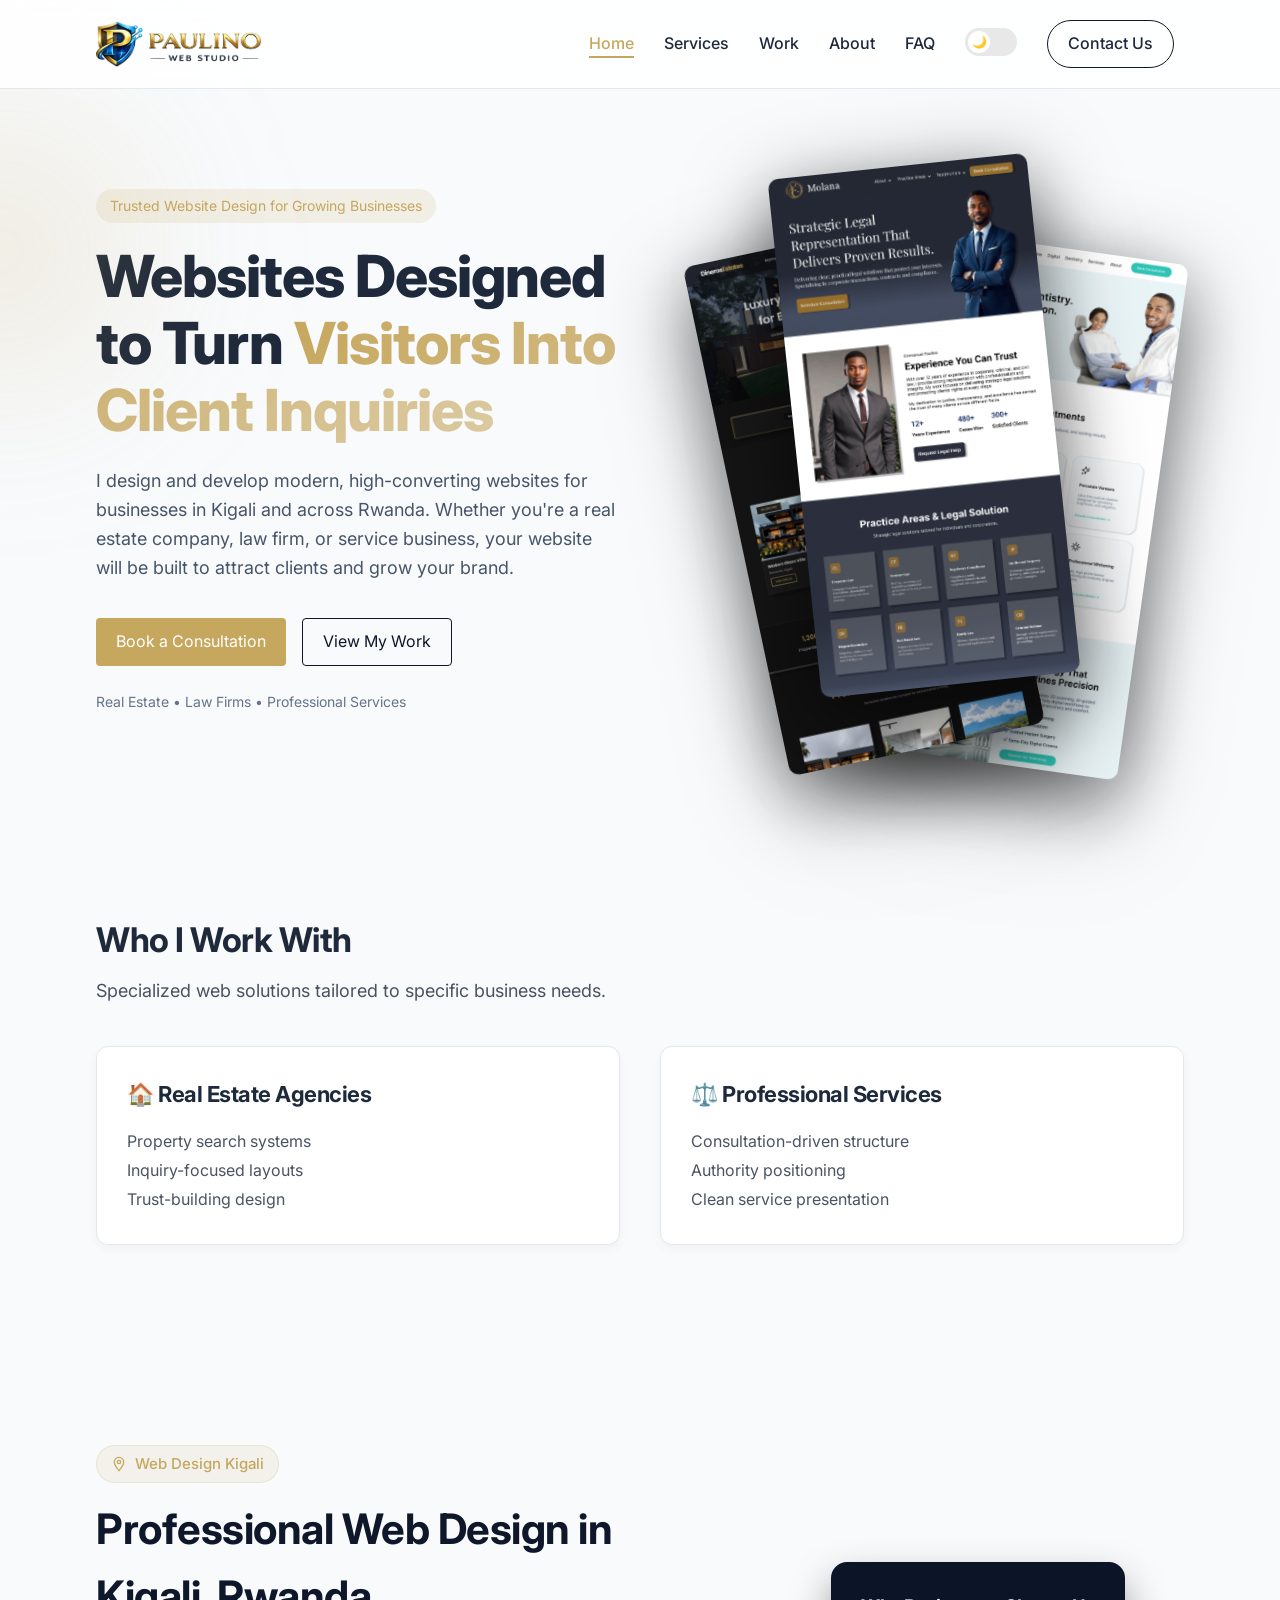
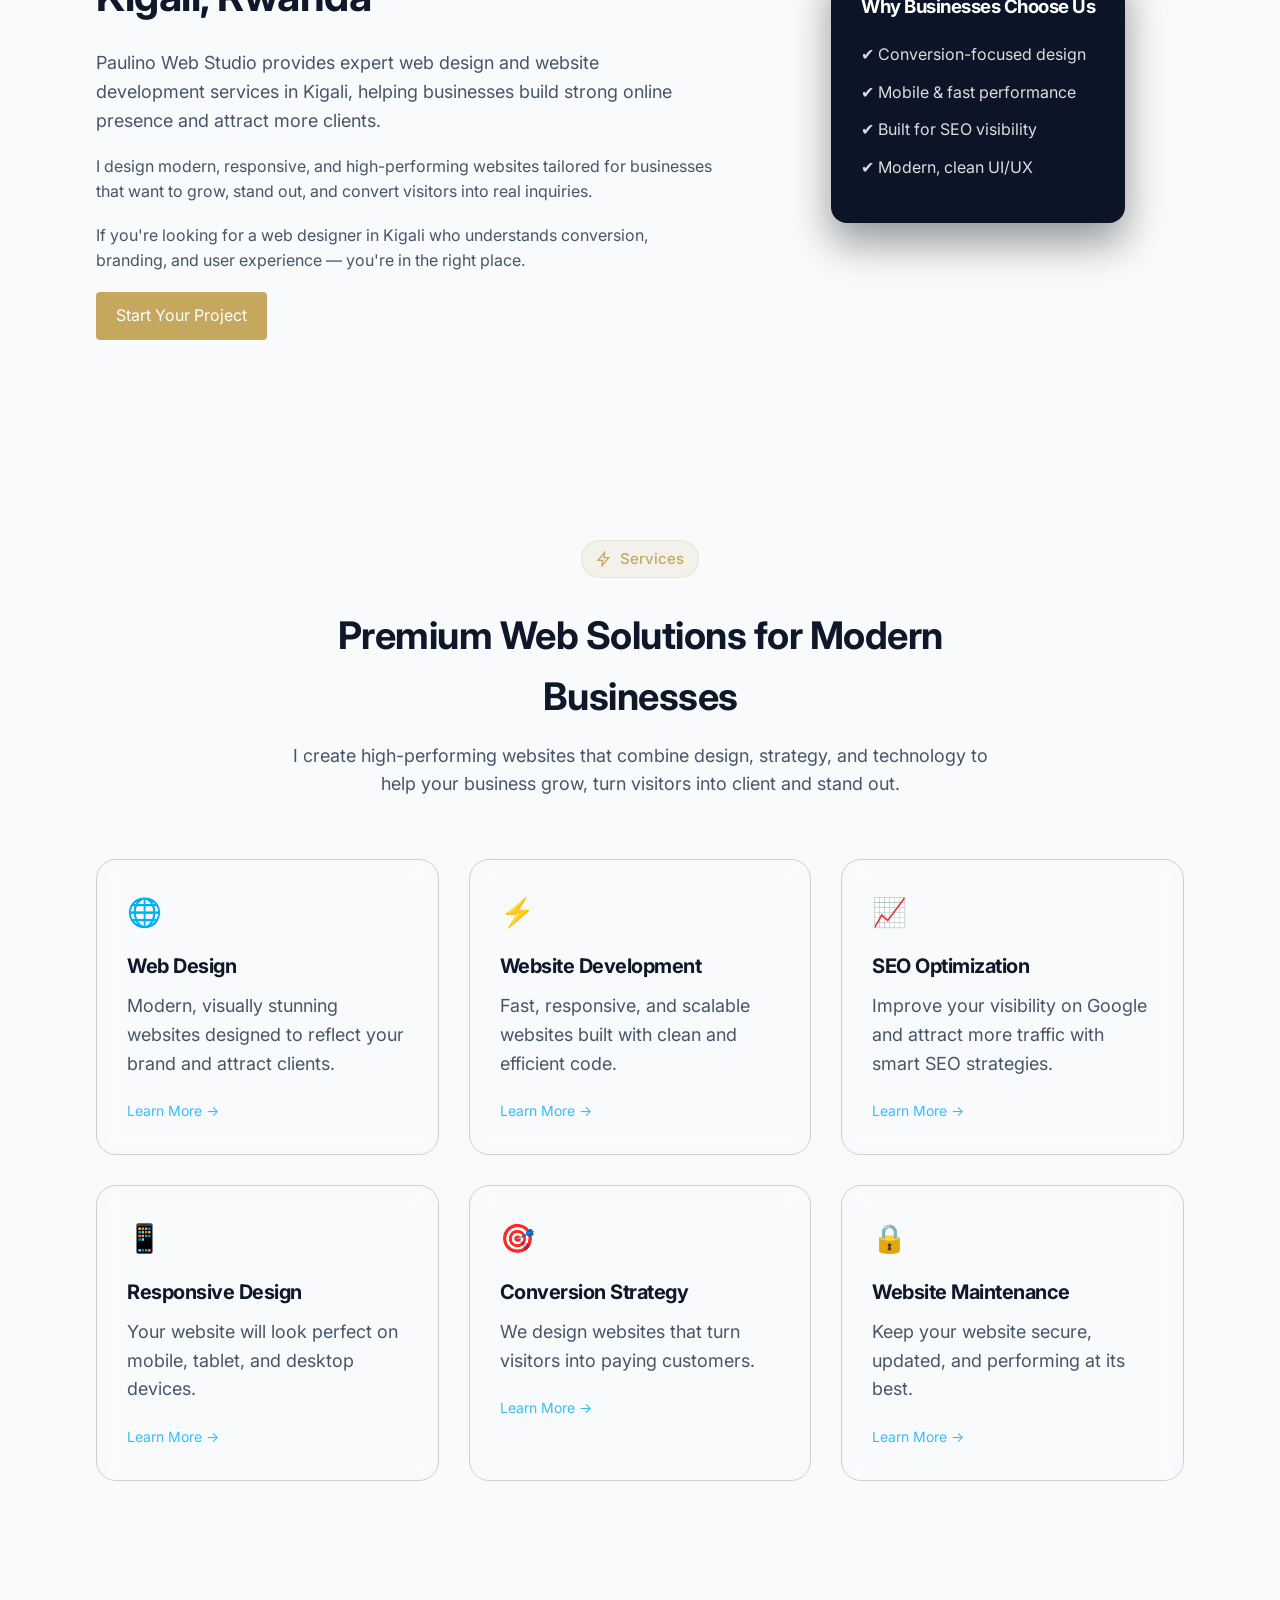
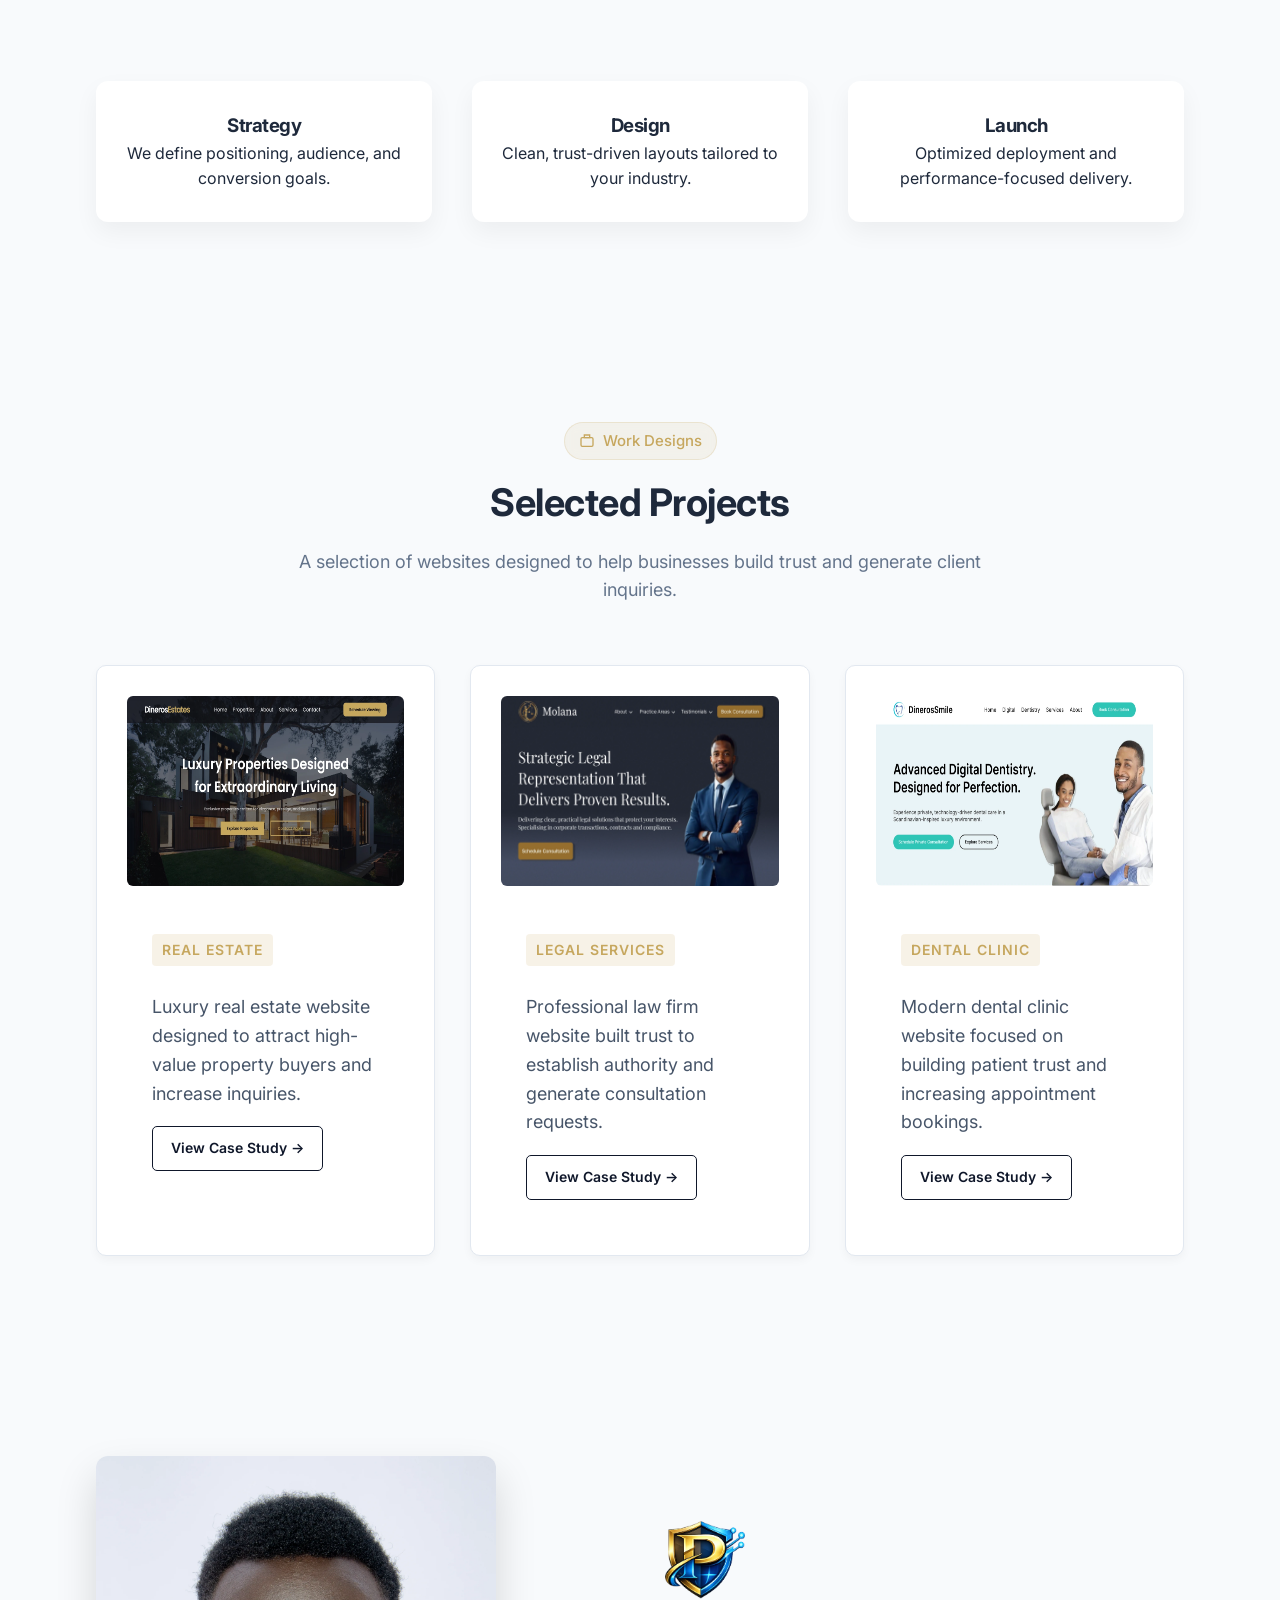
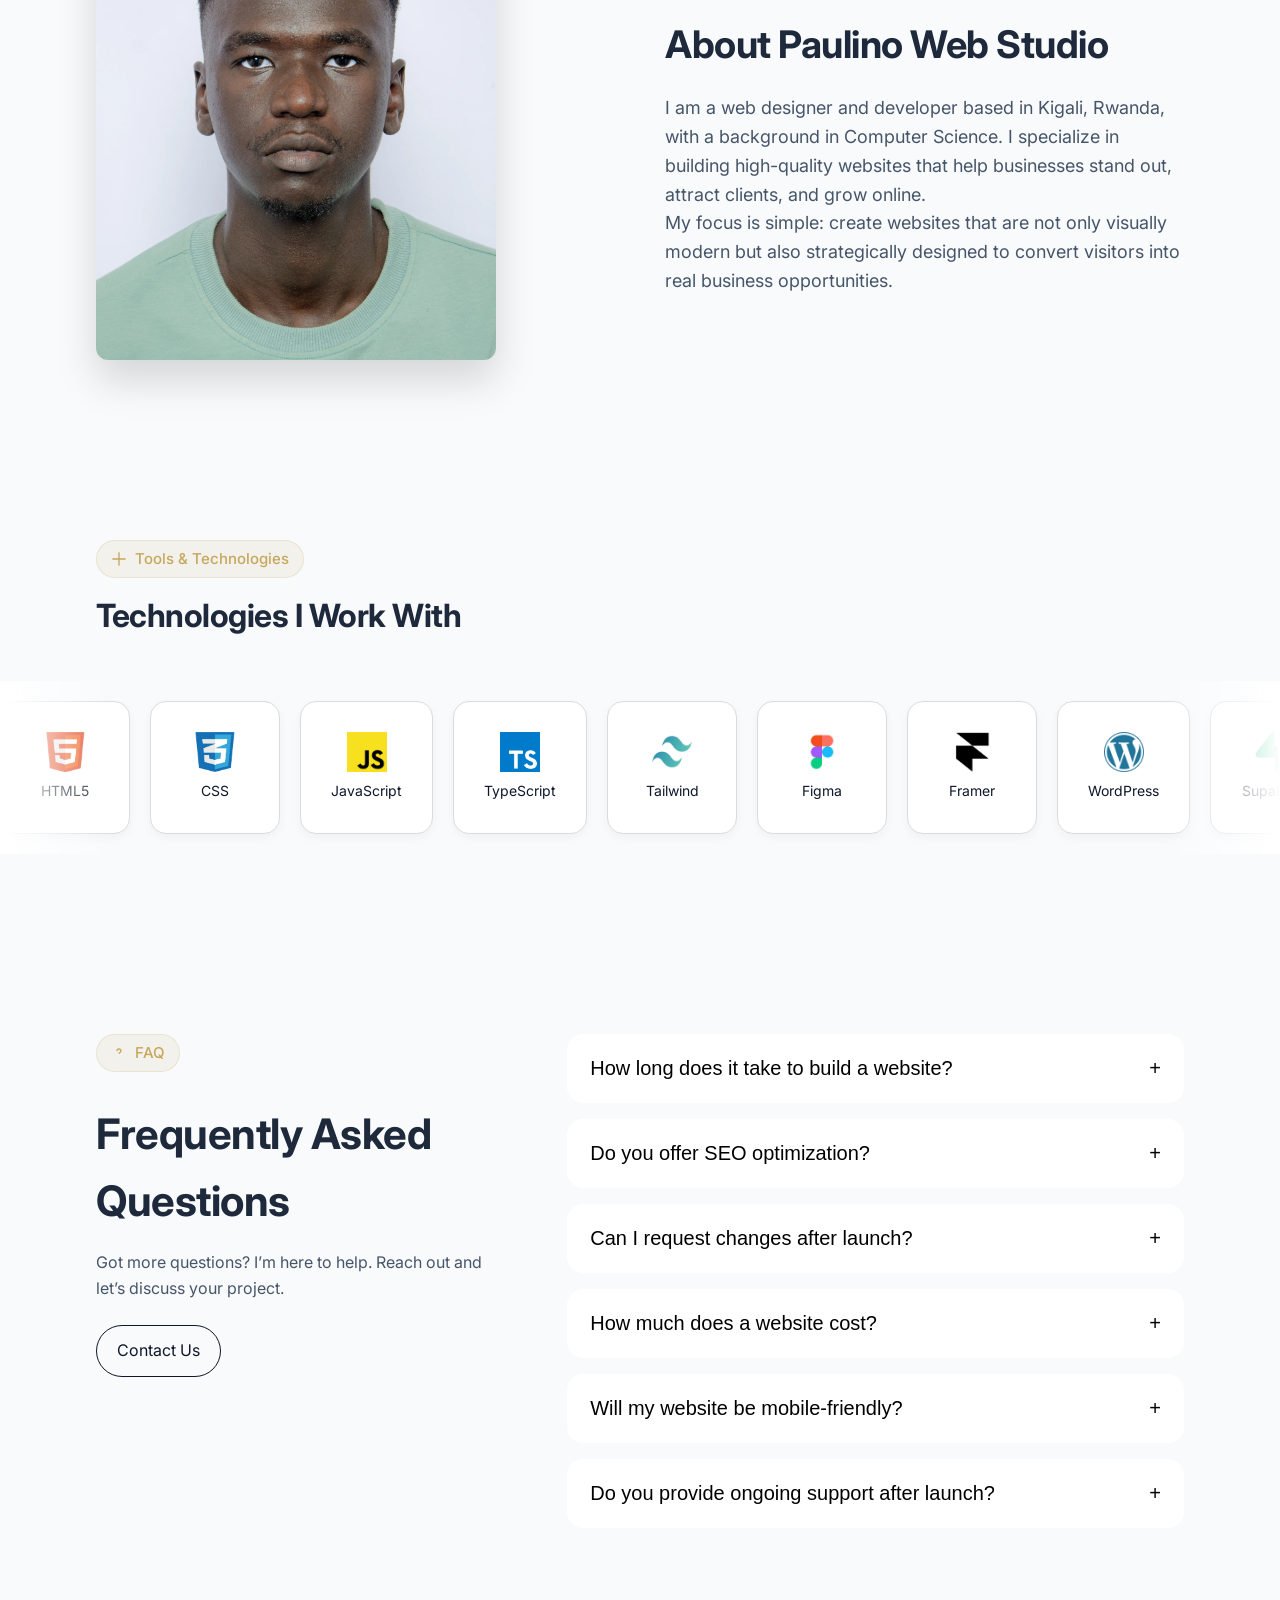
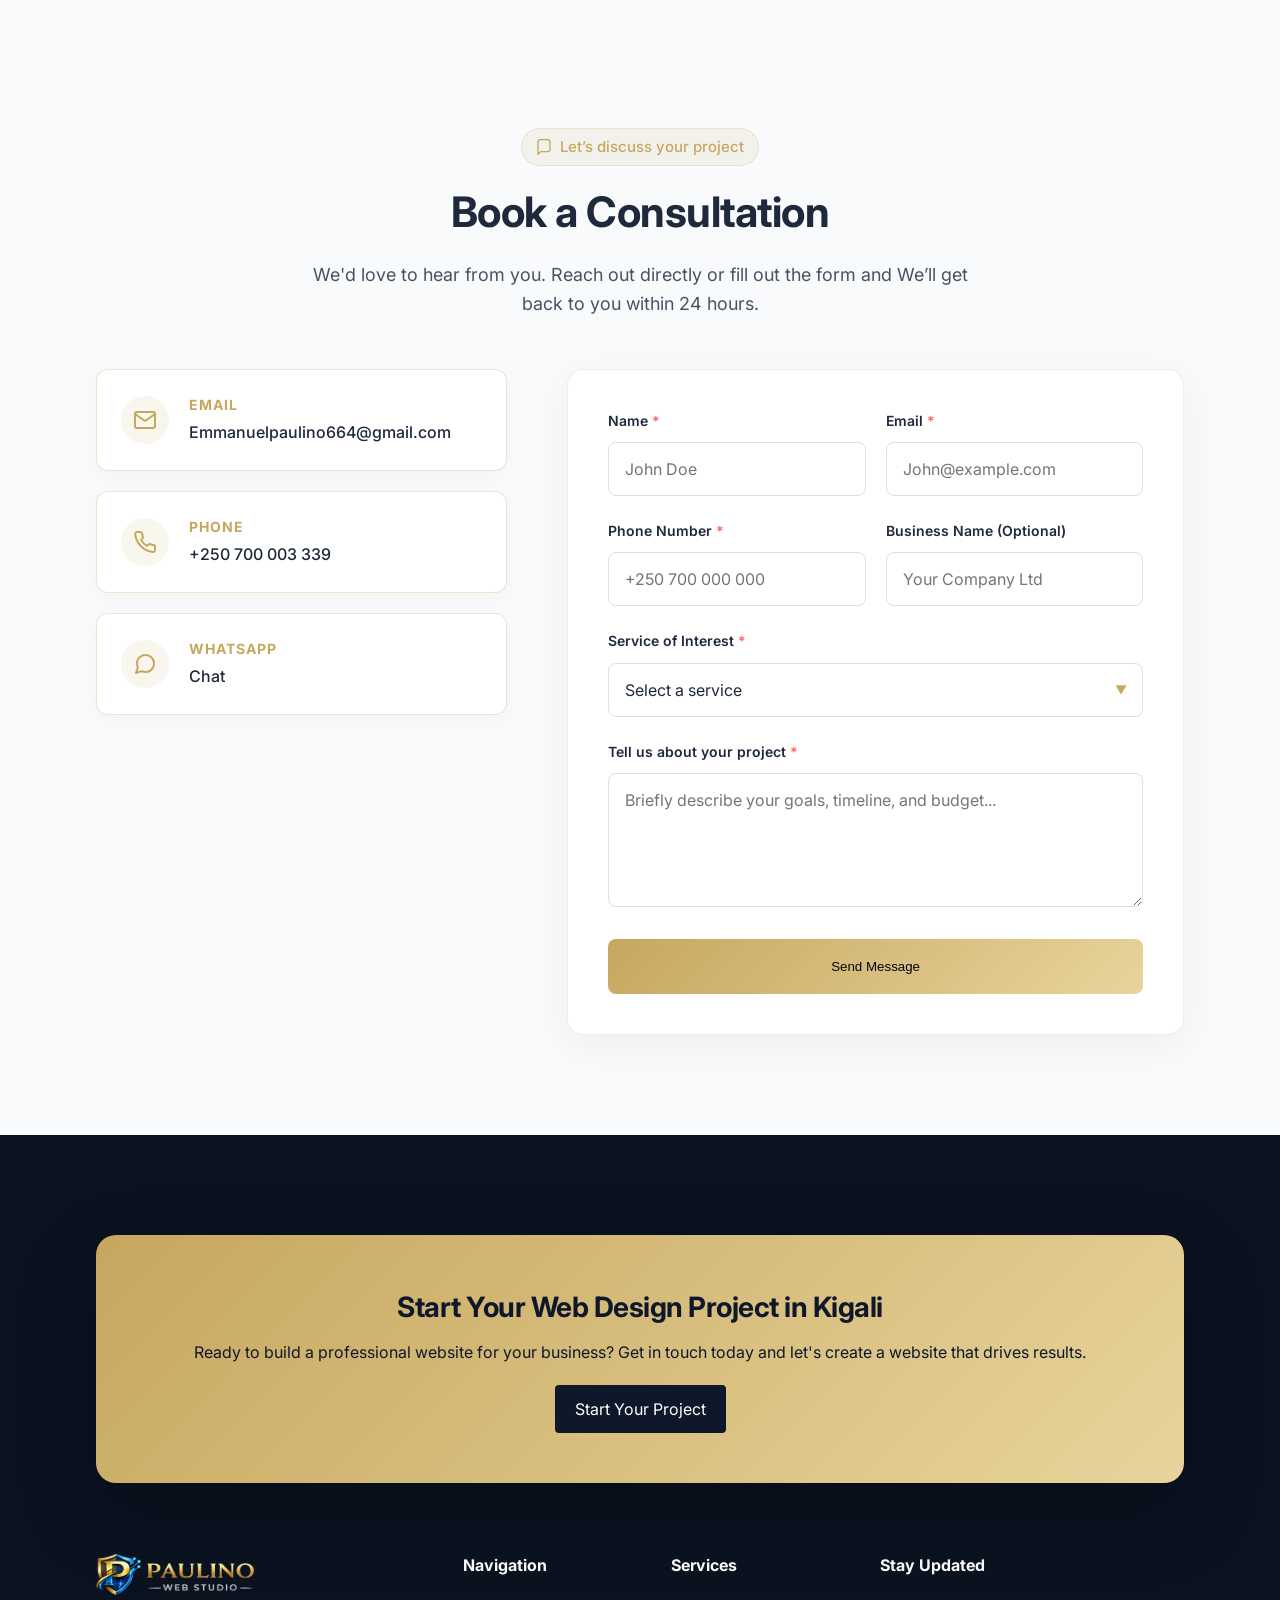
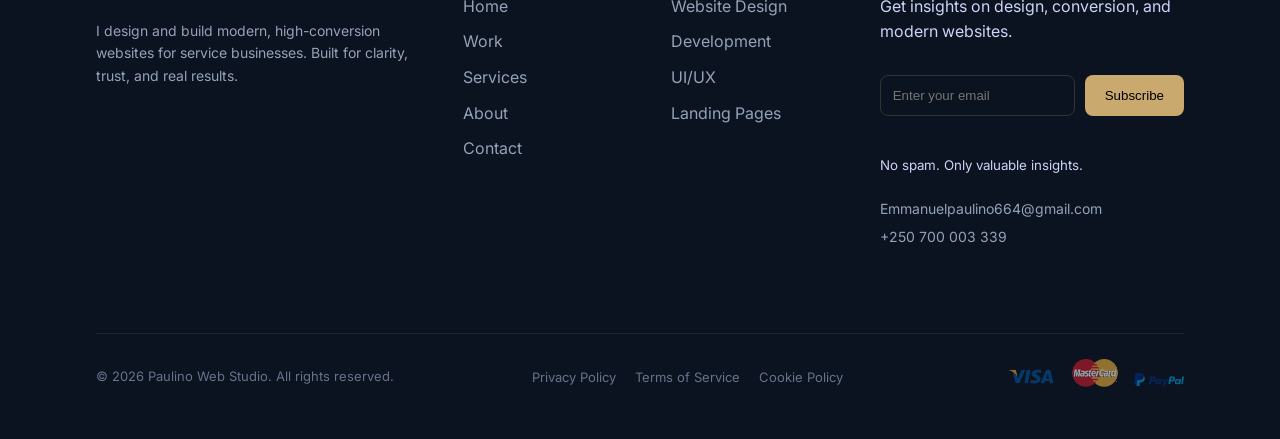
==== commit 1b5fde91: "Update index.html" ====
--- a/index.html
+++ b/index.html
@@ -51,9 +51,13 @@
 <meta name="theme-color" content="#0a0f2c">
 
   <!-- Fonts -->
-  <link href="https://fonts.googleapis.com/css2?family=Inter:wght@400;600;700;800&display=swap" rel="stylesheet">
+    <link rel="preconnect" href="https://fonts.googleapis.com">
+<link rel="preconnect" href="https://fonts.gstatic.com" crossorigin>
+
+<link href="https://fonts.googleapis.com/css2?family=Inter:wght@400;600;700;800&display=swap&display=swap" rel="stylesheet">
 
   <!-- CSS -->
+  <link rel="preload" href="css/style.css" as="style">
   <link rel="stylesheet" href="css/style.css" />
 
 
@@ -85,8 +89,8 @@
 
     <!-- LOGO -->
     <div class="logo">
-  <img src="assets/Logo/logo-light.webp" class="logo-light" alt="Logo">
-  <img src="assets/Logo/logo-dark.webp" class="logo-dark" alt="Logo">
+  <img src="assets/Logo/logo-light.webp" class="logo-light" alt="Web Design Kigali">
+  <img src="assets/Logo/logo-dark.webp" class="logo-dark" alt="Web Design Kigali">
 </div>
     
 
@@ -191,11 +195,11 @@
 
   <div class="hero-showcase">
 
-    <img src="assets/hero-images/Desktop1.webp" class="hero-card card-1">
-
-    <img src="assets/hero-images/Desktop3.webp" class="hero-card card-2">
-
-    <img src="assets/hero-images/Desktop2.webp" class="hero-card card-3">
+    <img src="assets/hero-images/Desktop1.webp" class="hero-card card-1" alt="Web Design Kigali" fetchpriority="high">
+
+    <img src="assets/hero-images/Desktop3.webp" class="hero-card card-2" alt="Web Design Kigali" fetchpriority="high">
+
+    <img src="assets/hero-images/Desktop2.webp" class="hero-card card-3" alt="Web Design Kigali" fetchpriority="high">
 
   </div>
 
@@ -511,7 +515,7 @@
 
 <section id="about" class="about fade-up">
   <div class="container about-grid">
-    <img src="assets/about/gh.webp" alt="Profile Photo" class="about-photo">
+    <img src="assets/about/gh.webp" alt="Paulino Web Studio Logo" class="about-photo">
     <div class="about-content">
       
       <img src="assets/Logo/f.webp" alt="Paulino Web Studio Logo" class="about-logo">
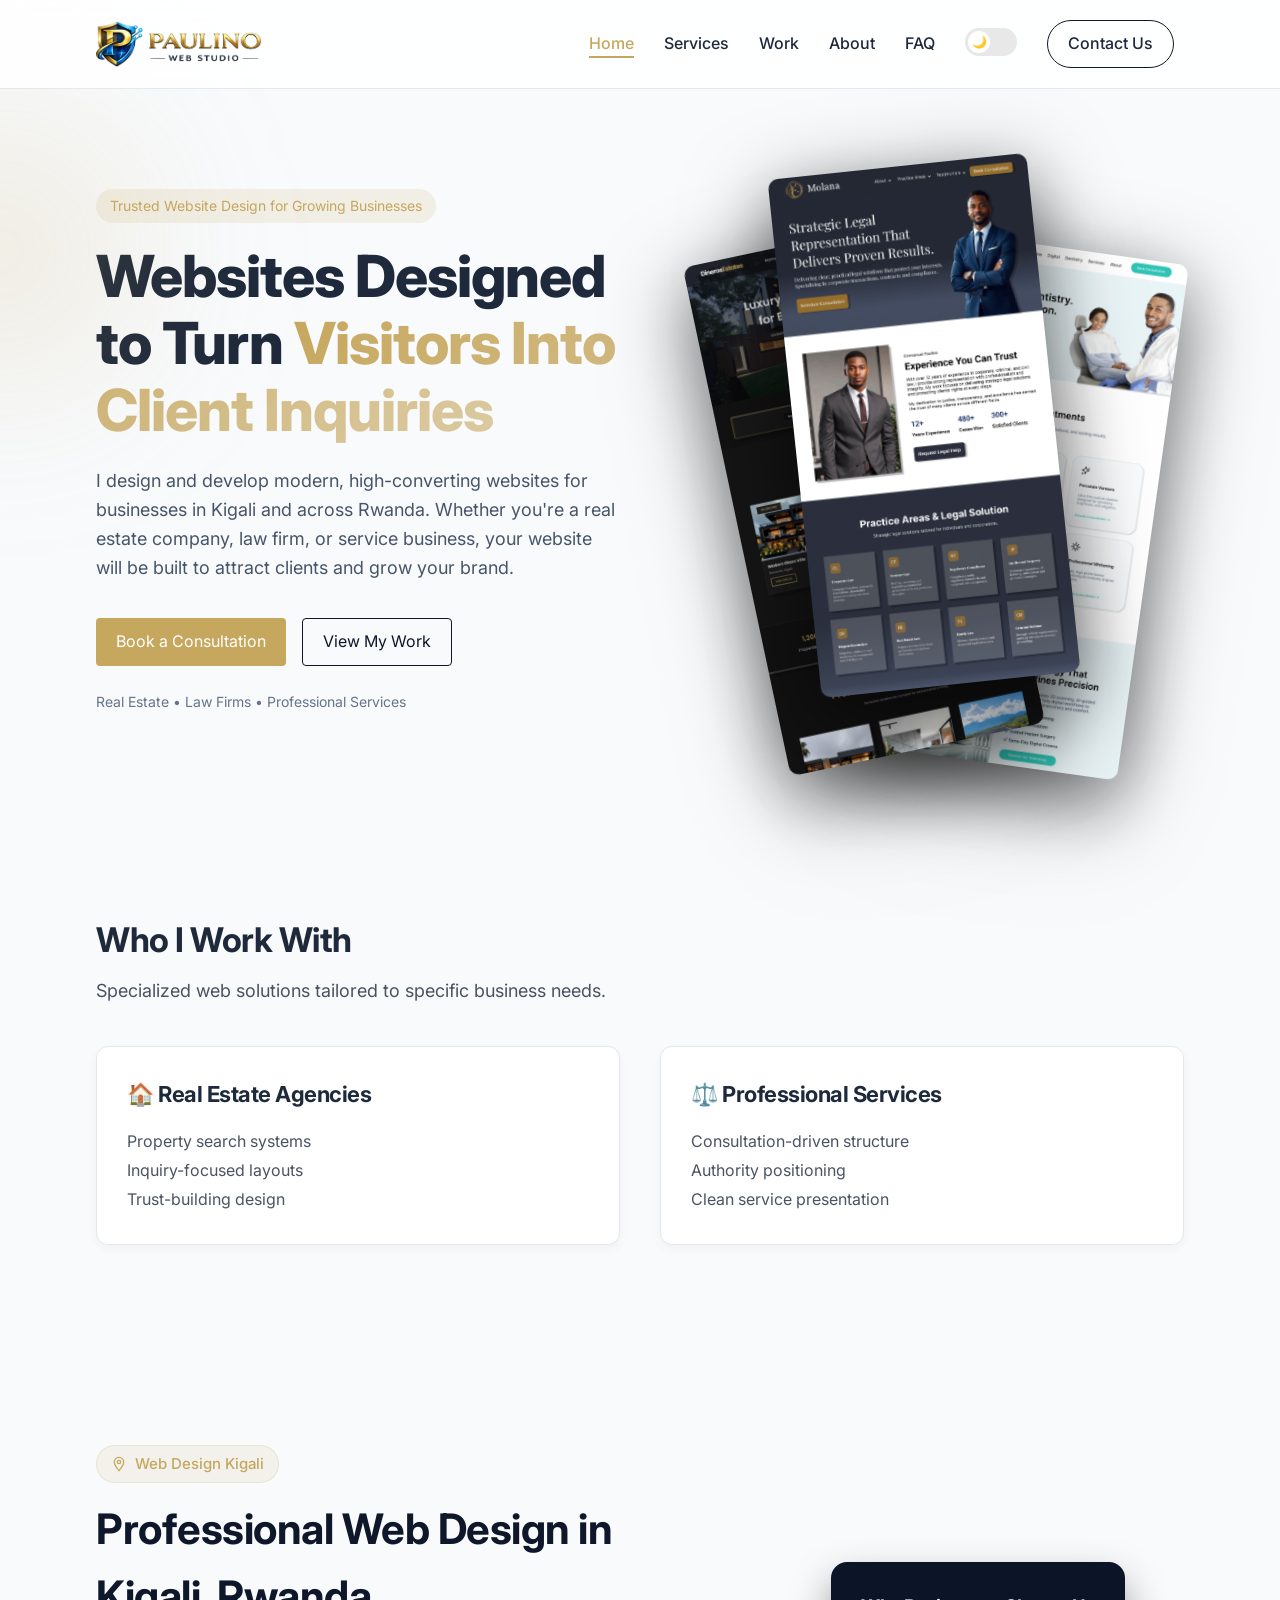
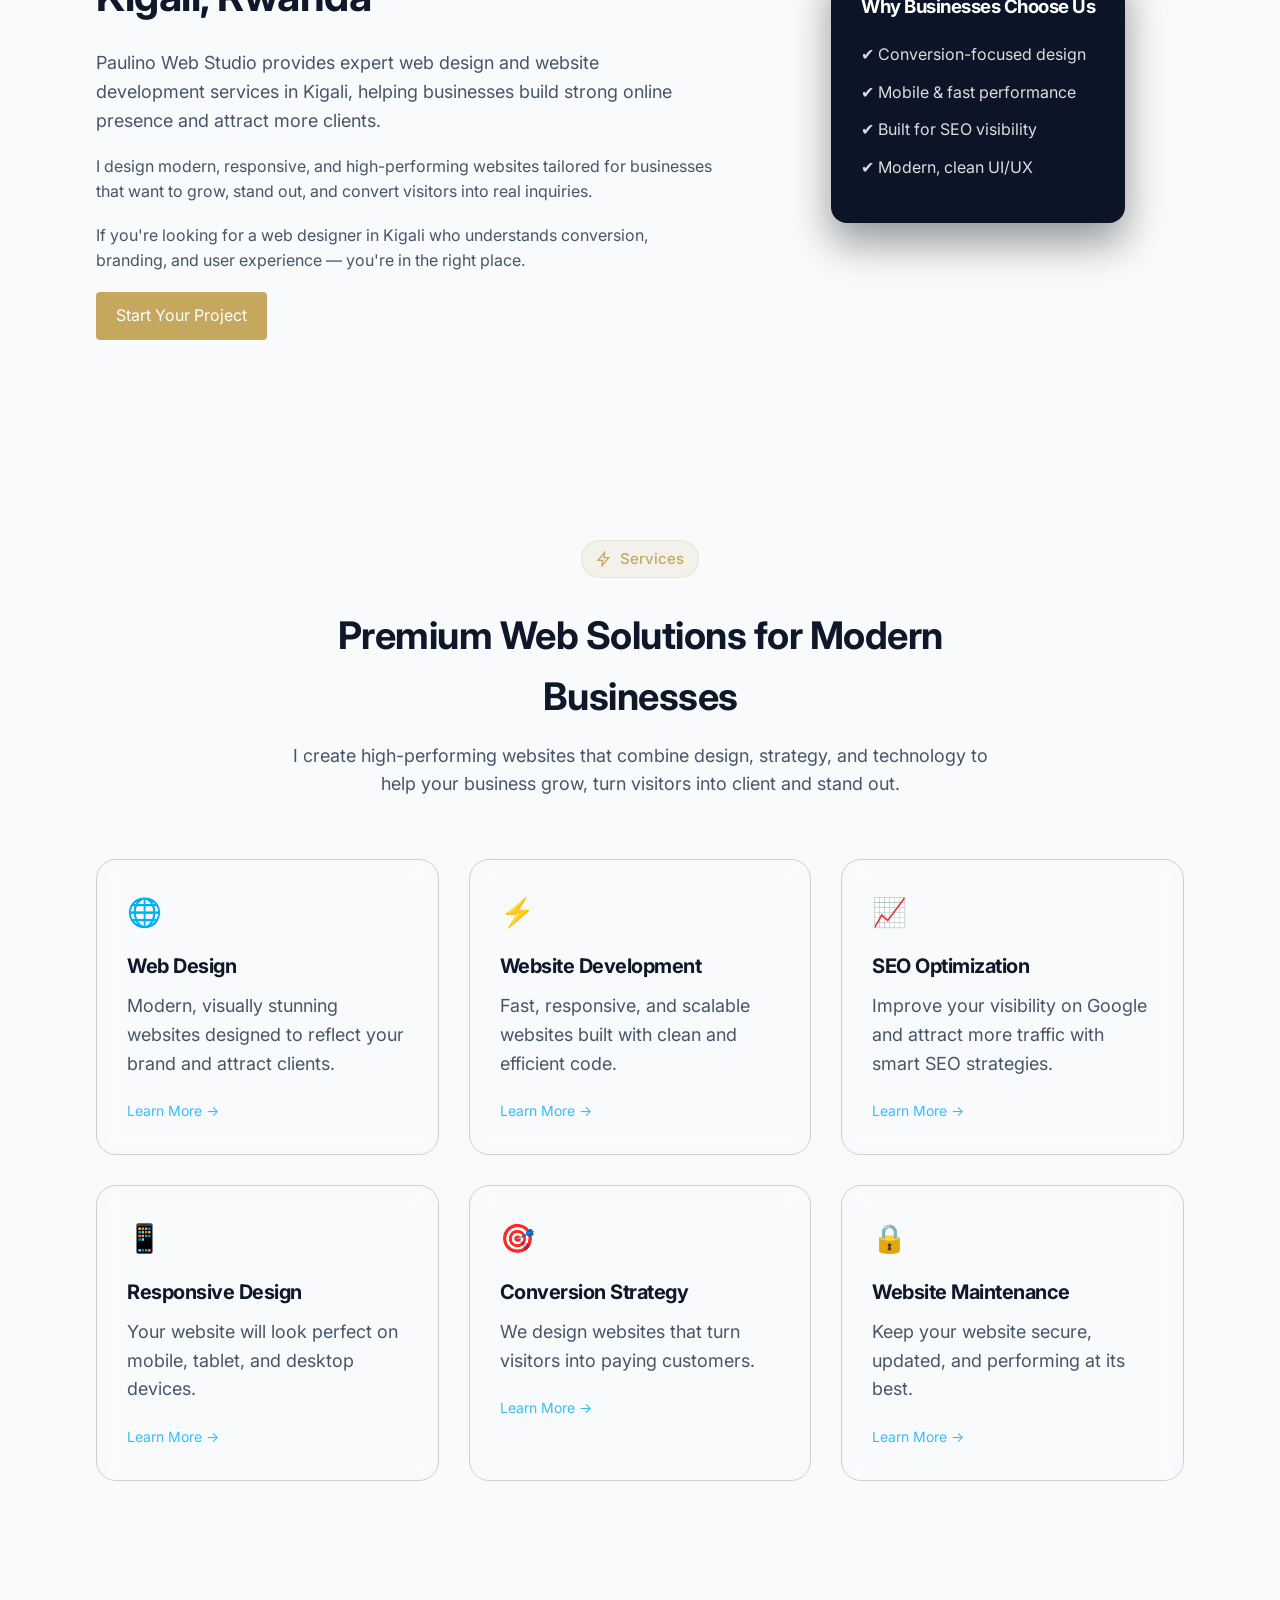
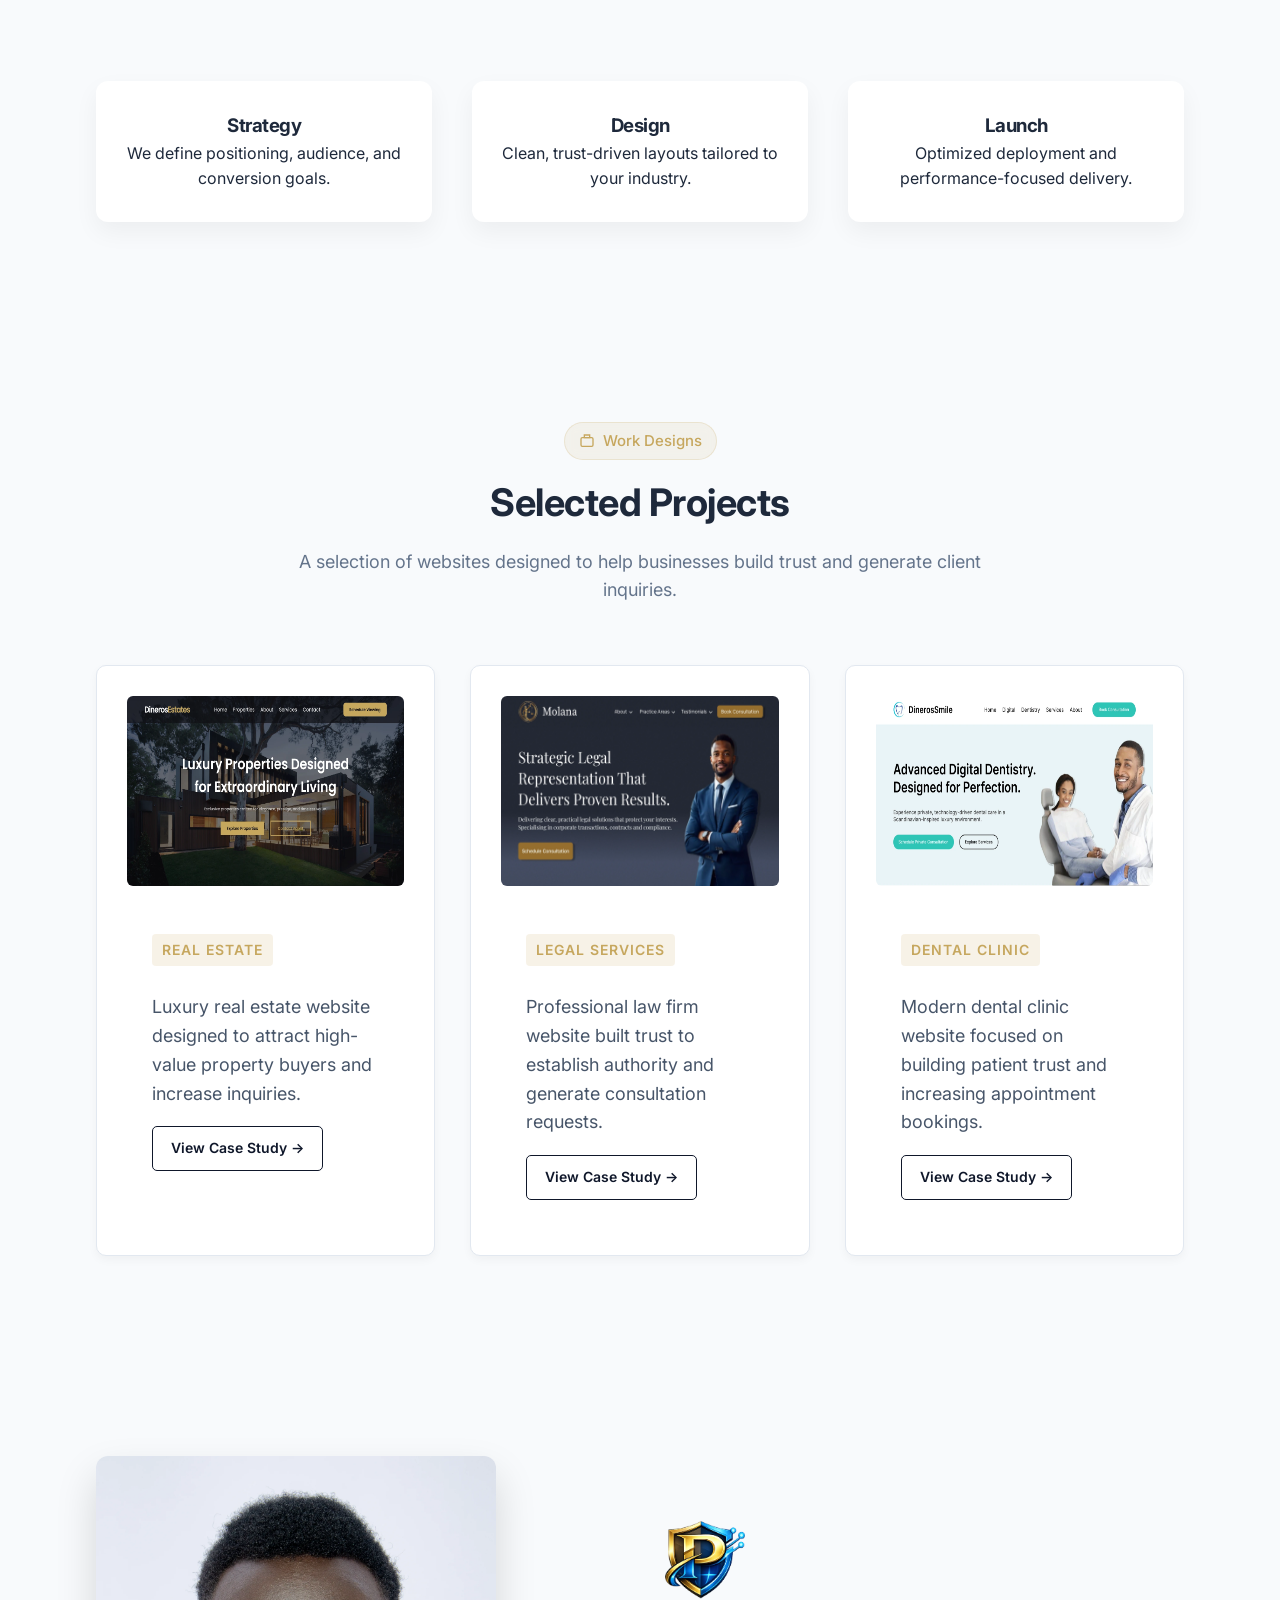
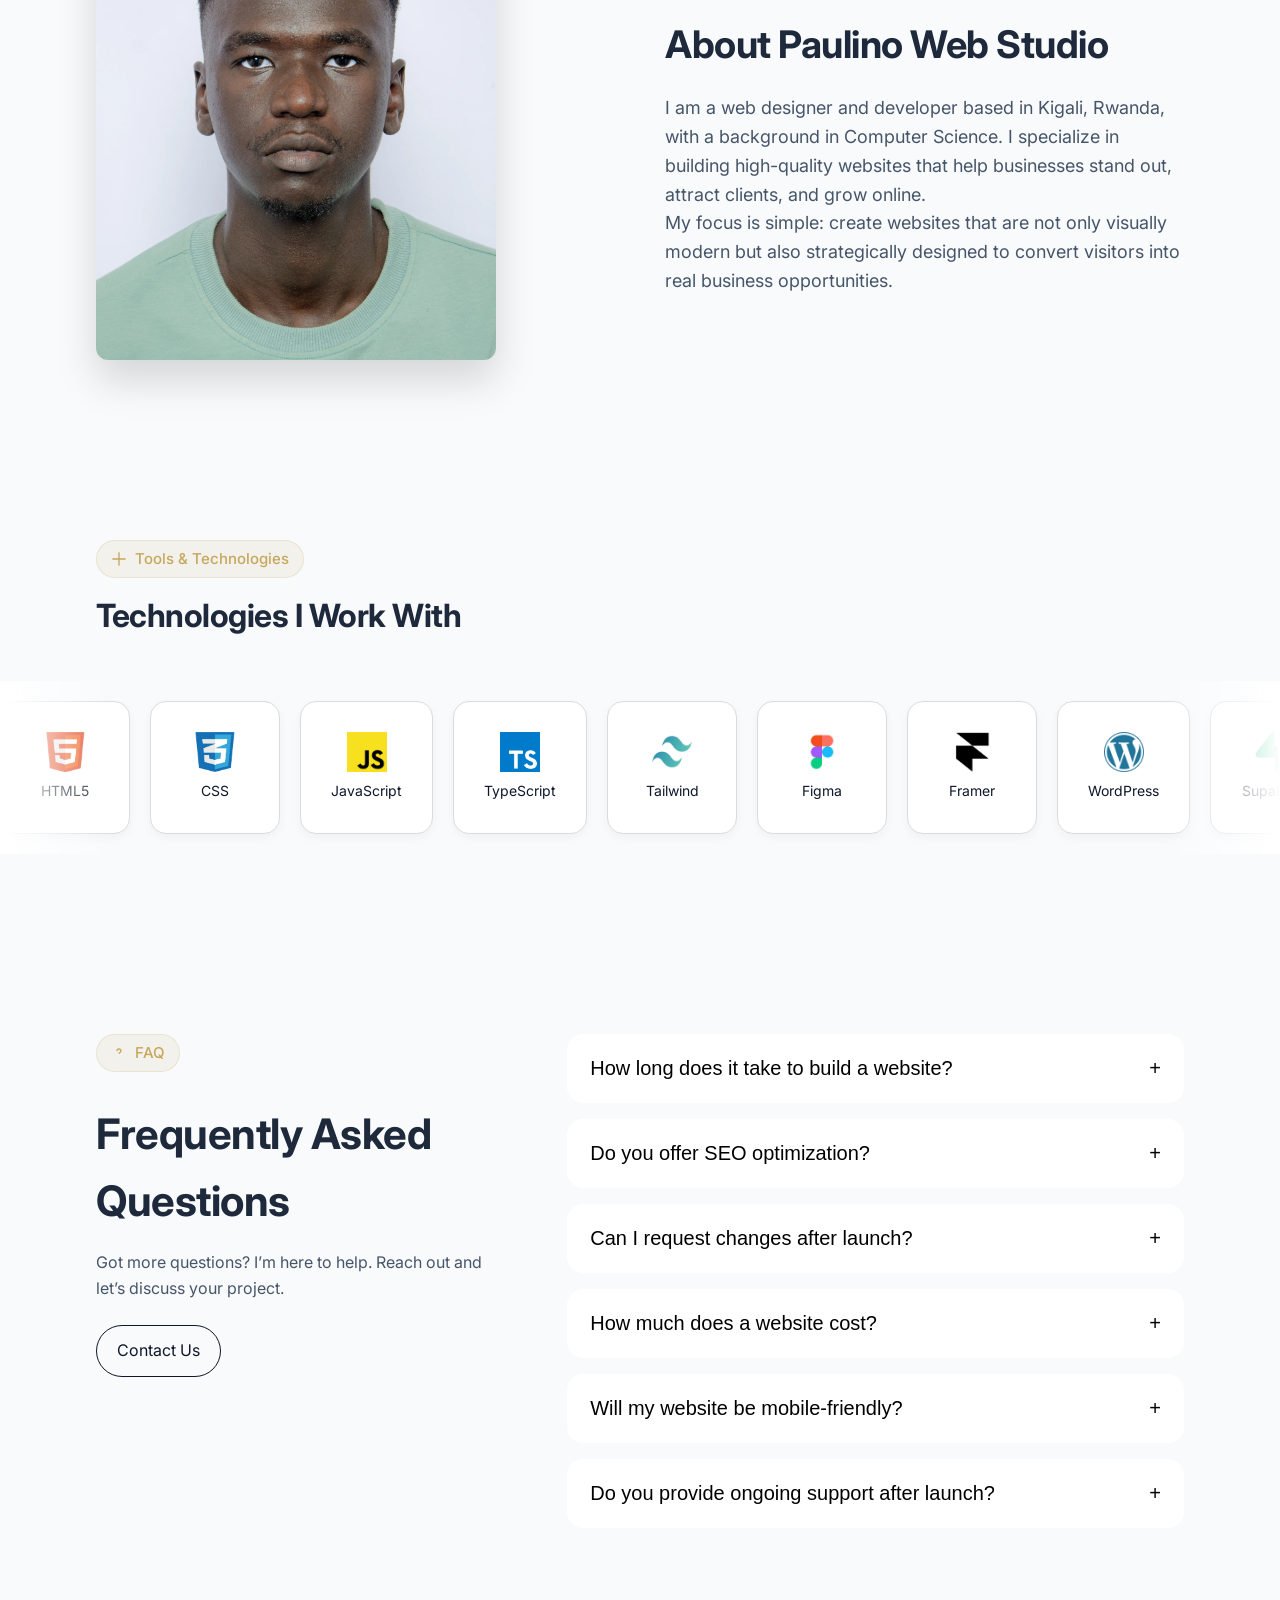
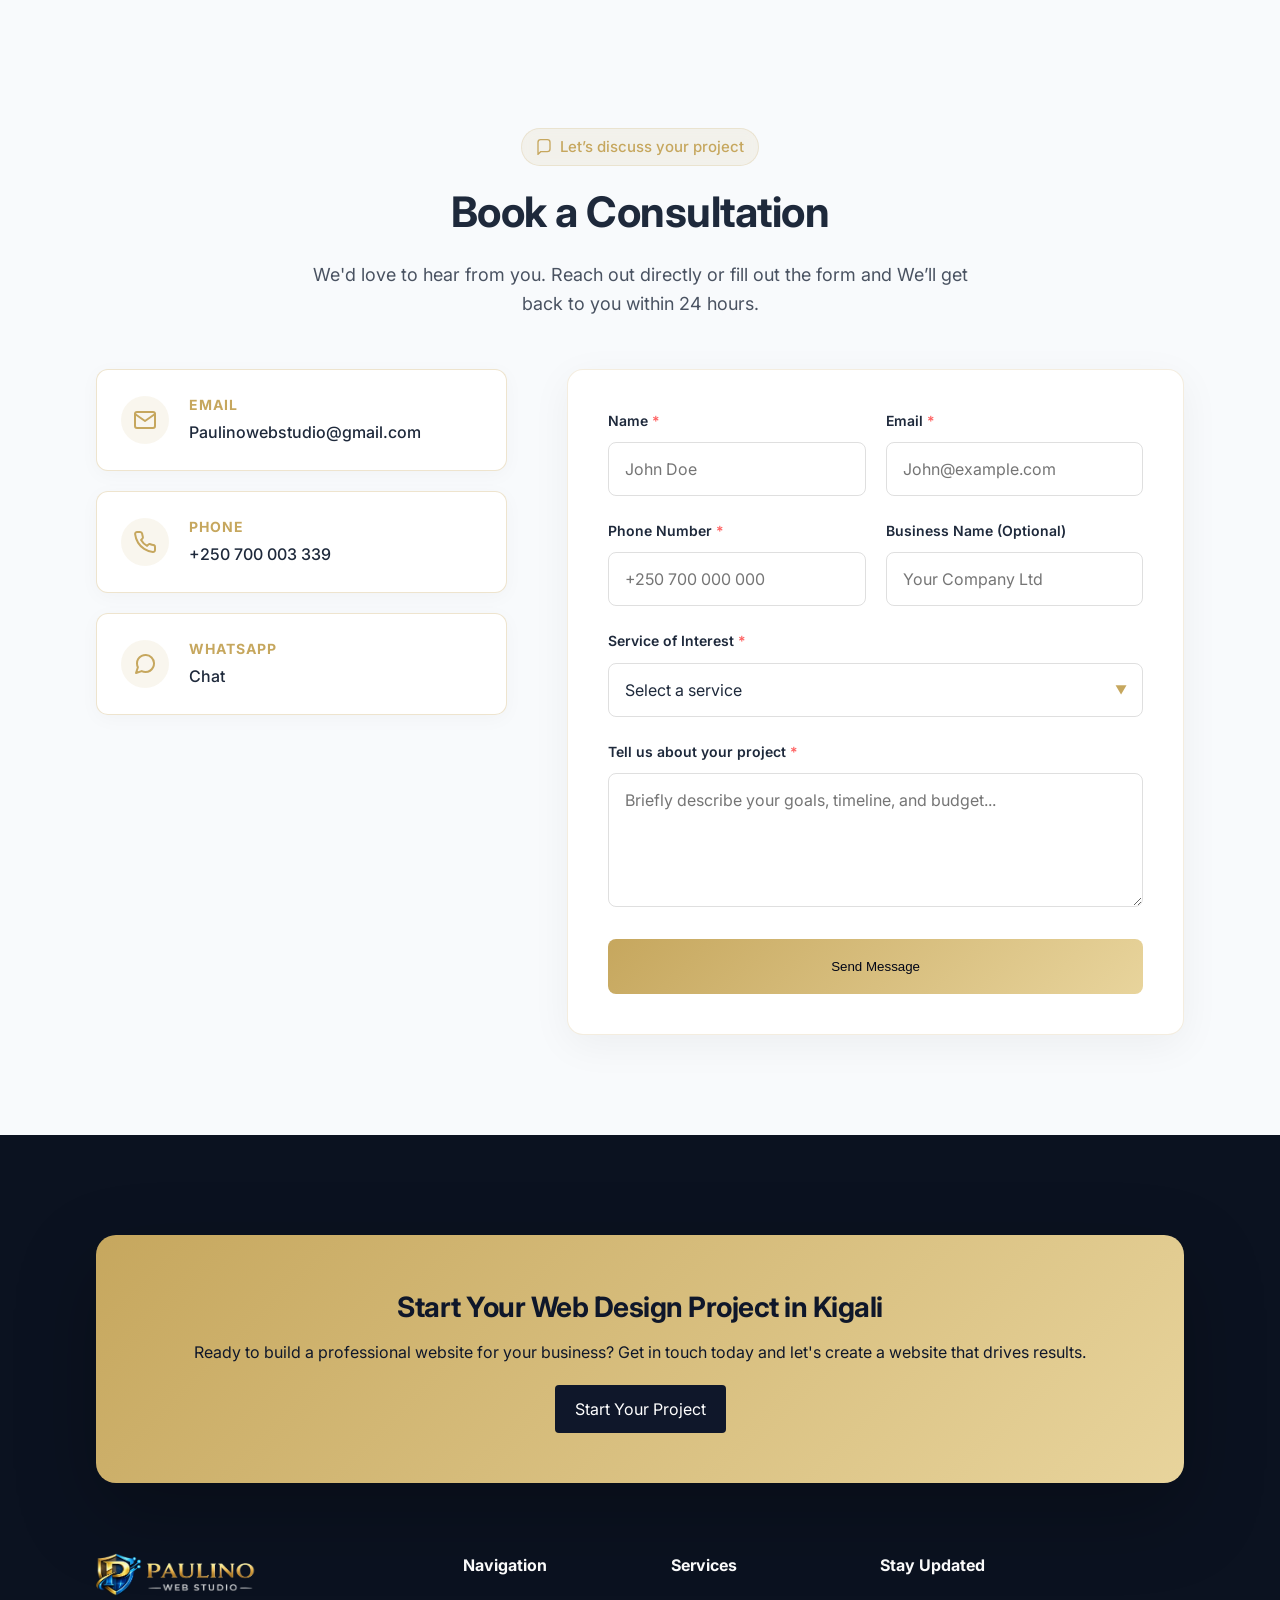
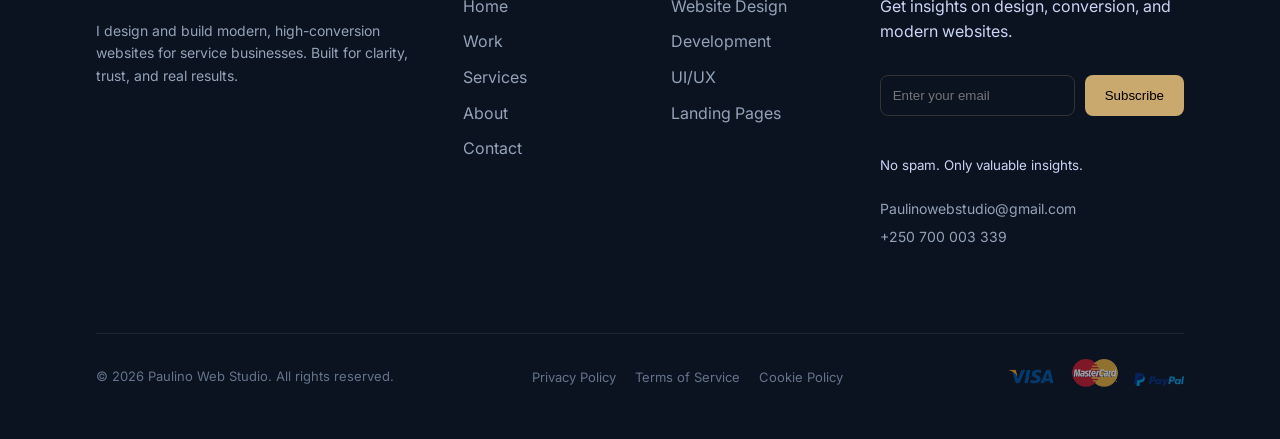
==== commit 8d1e5713: "Update index.html" ====
--- a/index.html
+++ b/index.html
@@ -718,7 +718,7 @@
           </div>
           <div class="info-details">
             <h4>Email</h4>
-            <a href="mailto:Emmanuelpaulino664@gmail.com">Emmanuelpaulino664@gmail.com</a>
+            <a href="mailto:Paulinowebstudio@gmail.com">Paulinowebstudio@gmail.com</a>
           </div>
         </div>
 
@@ -890,7 +890,7 @@
 
                         <!-- CONTACT INFO -->
   <div class="footer-contact-info">
-    <a href="mailto:Emmanuelpaulino664@gmail.com">Emmanuelpaulino664@gmail.com</a>
+    <a href="mailto:Paulinowebstudio@gmail.com">Paulinowebstudio@gmail.com</a>
     <a href="tel:+250790003339">+250 700 003 339</a>
   </div>
 
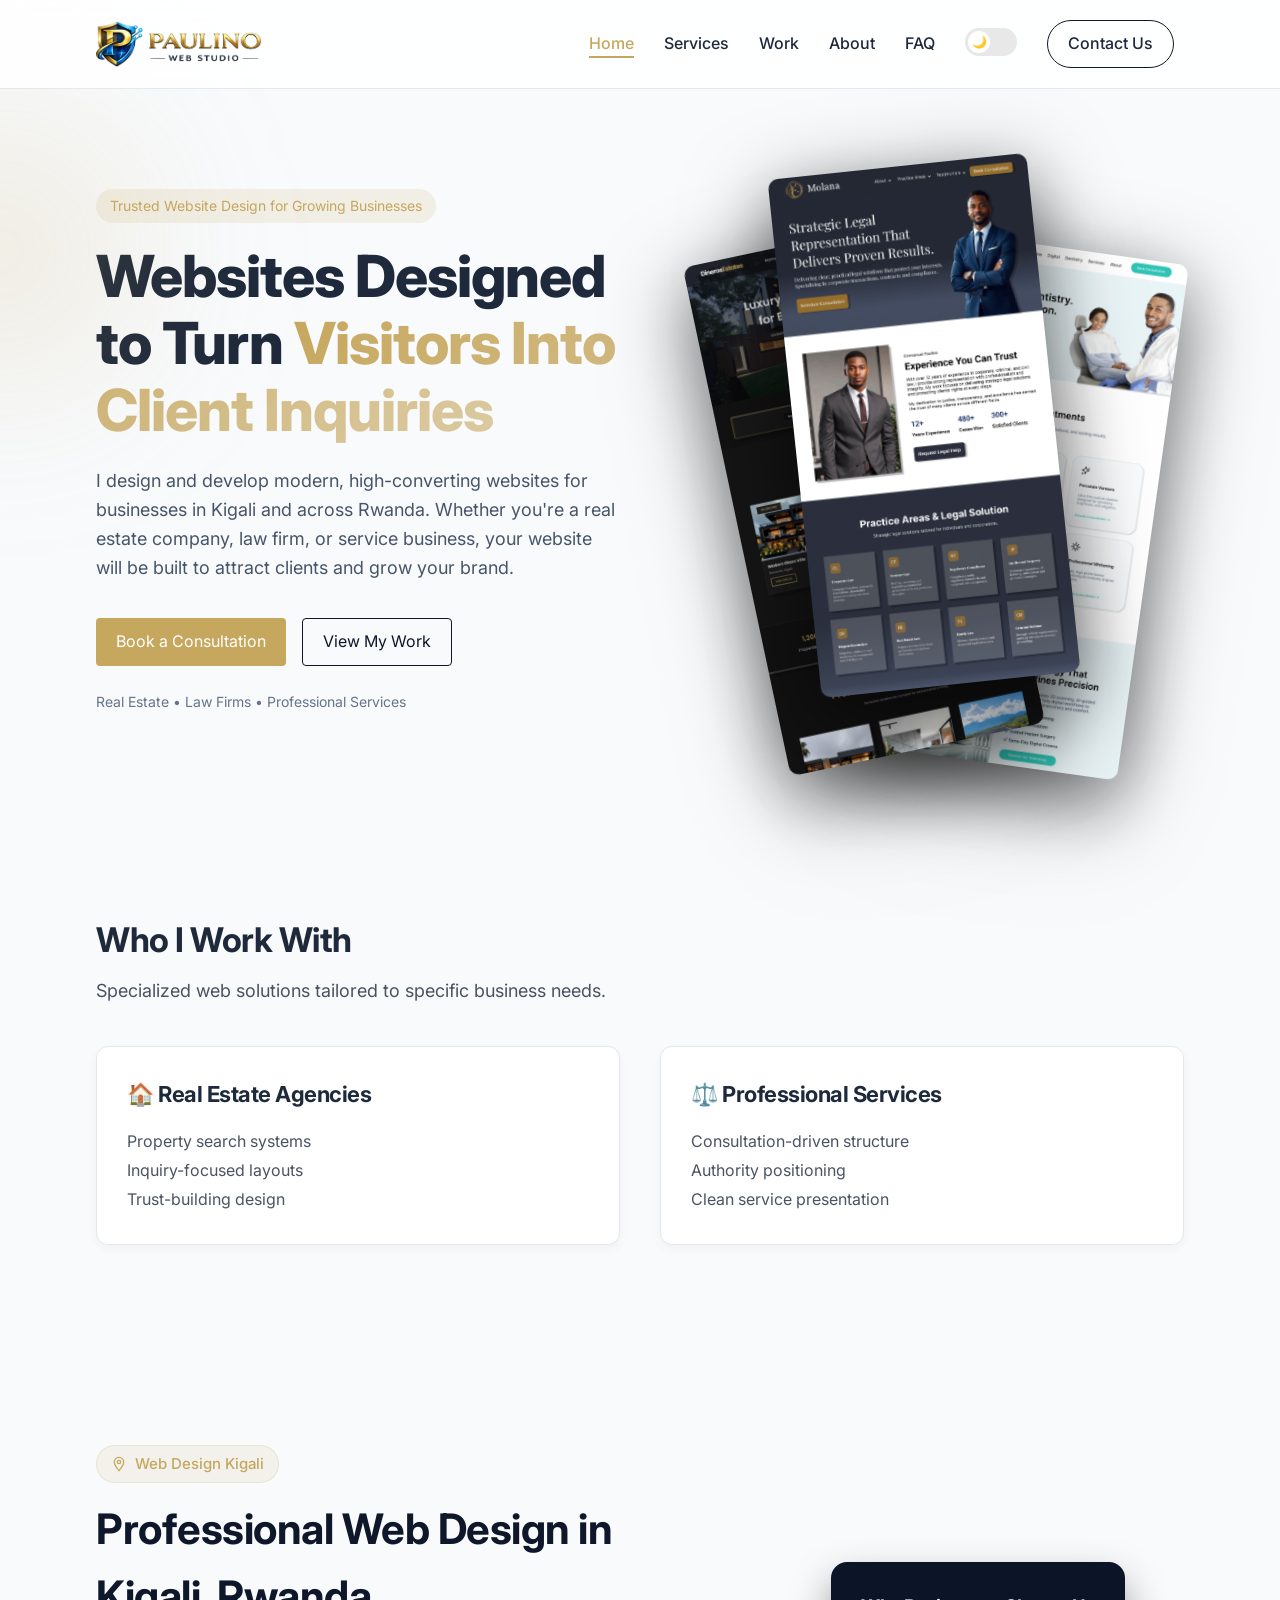
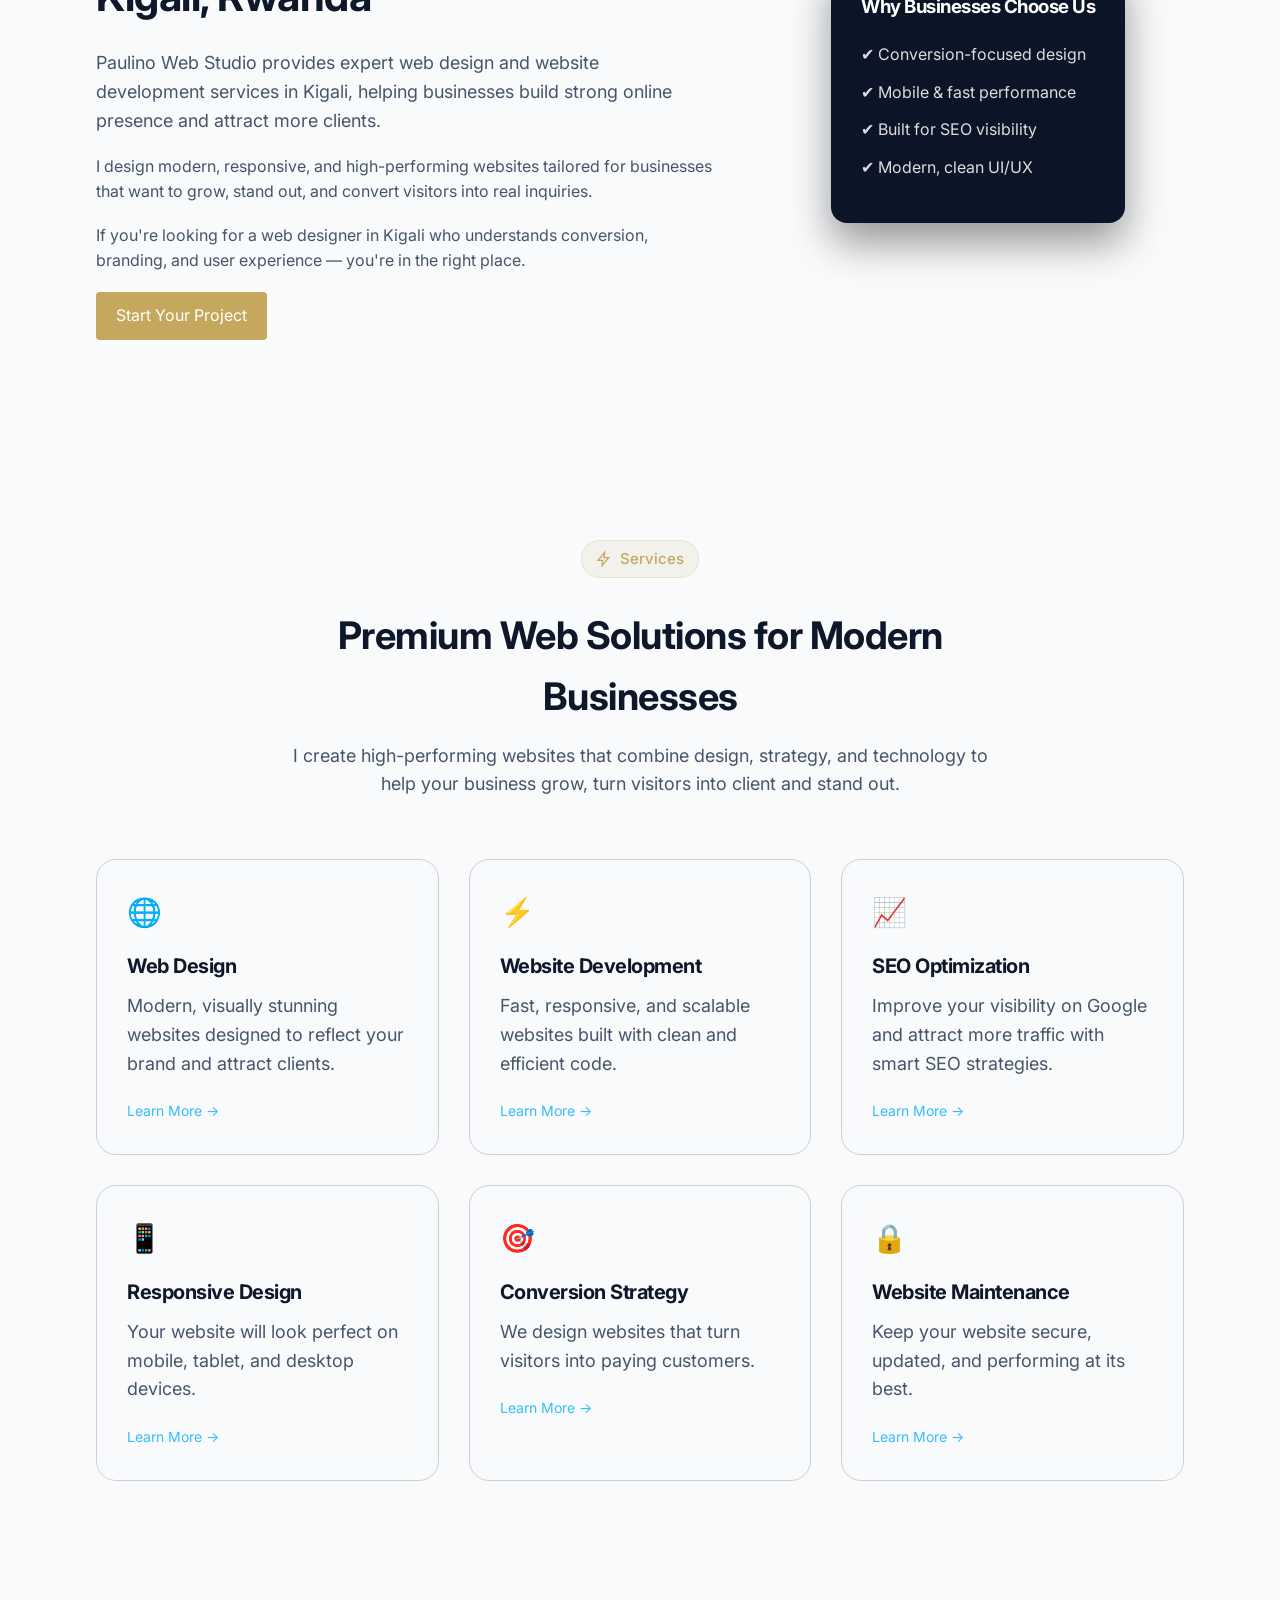
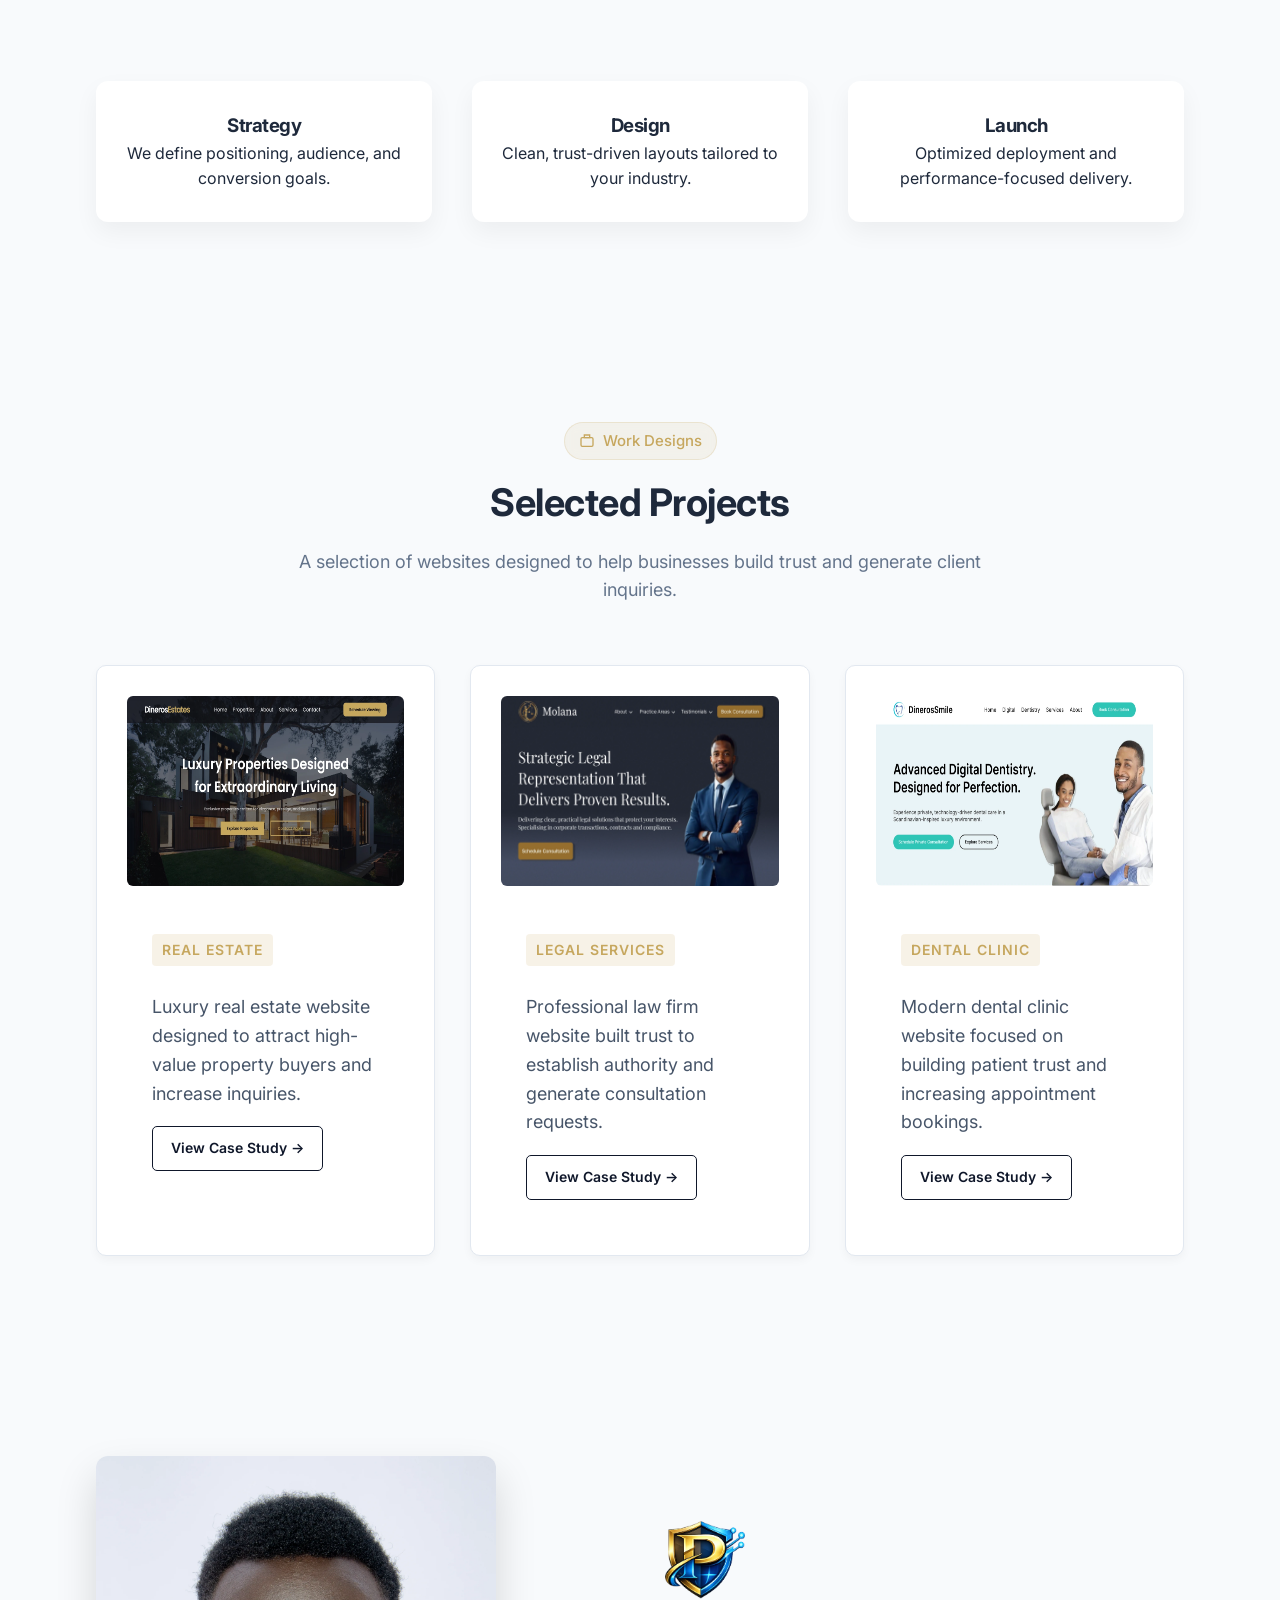
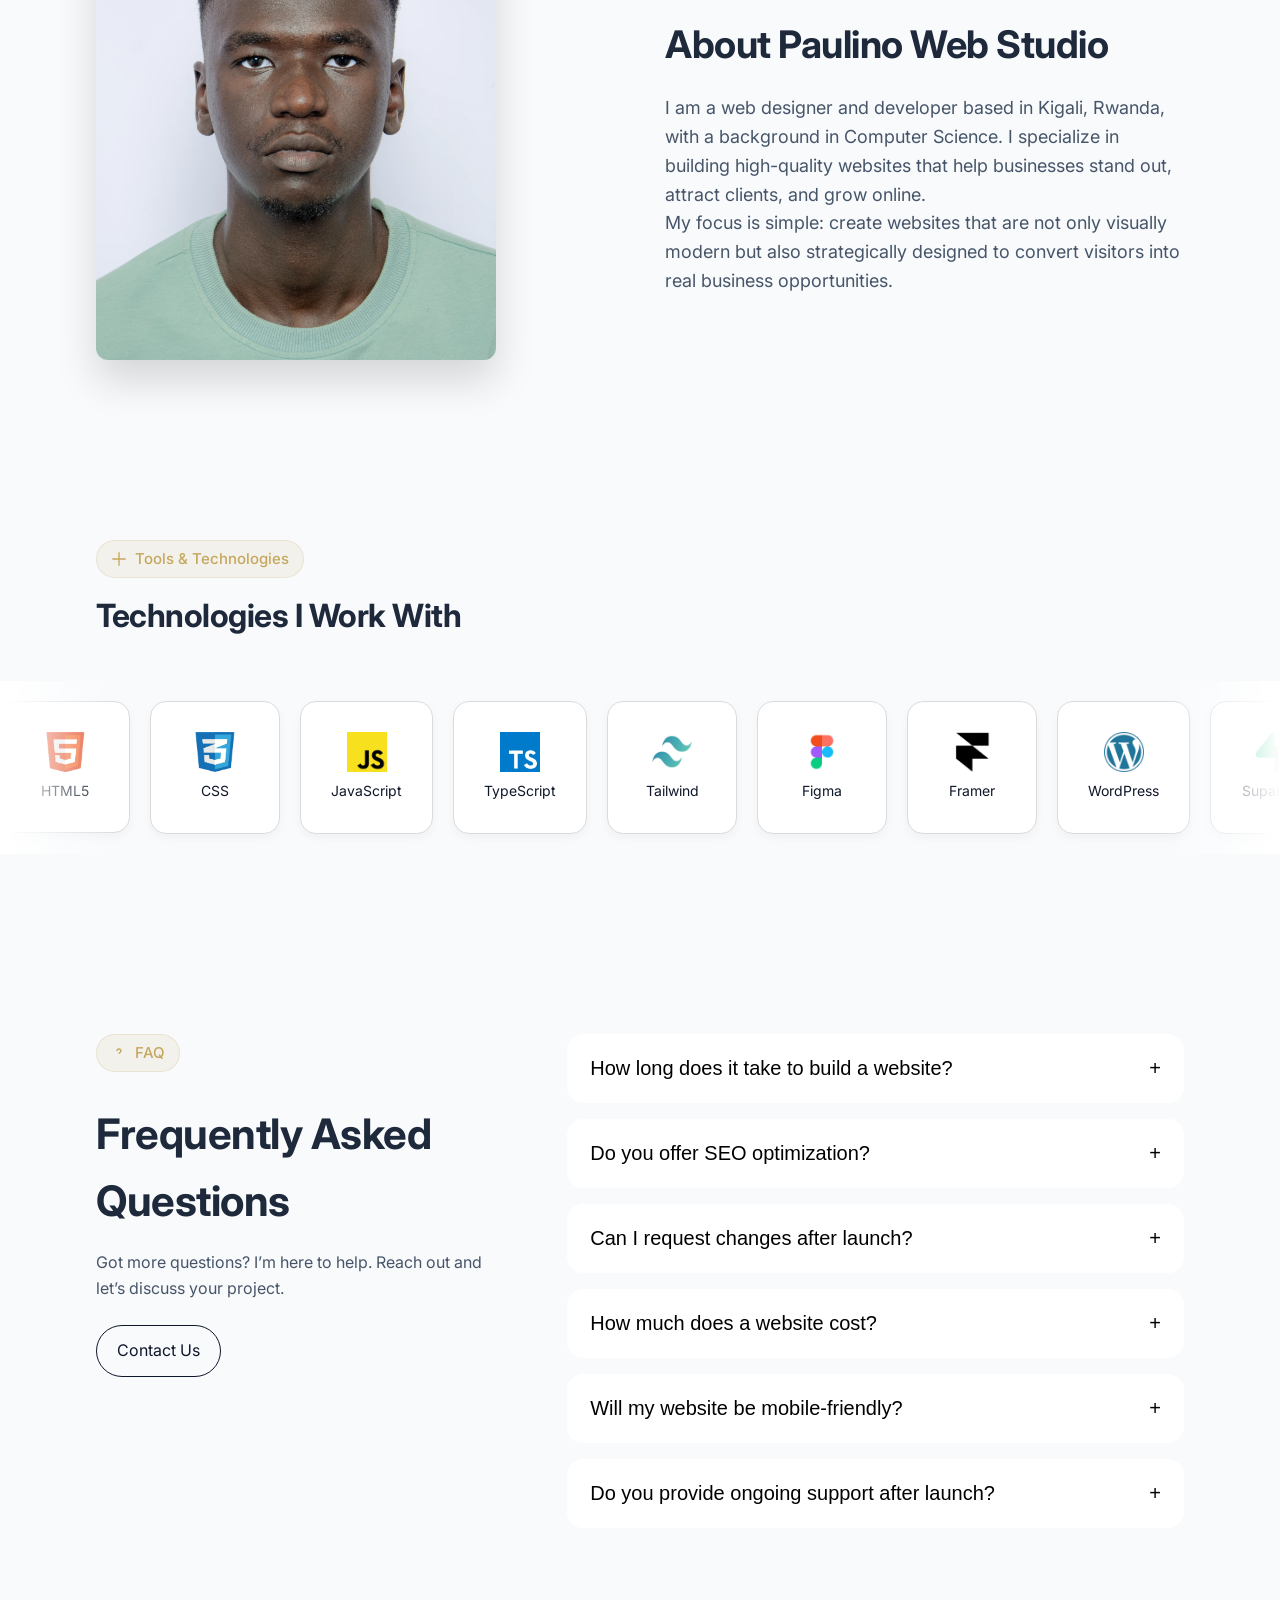
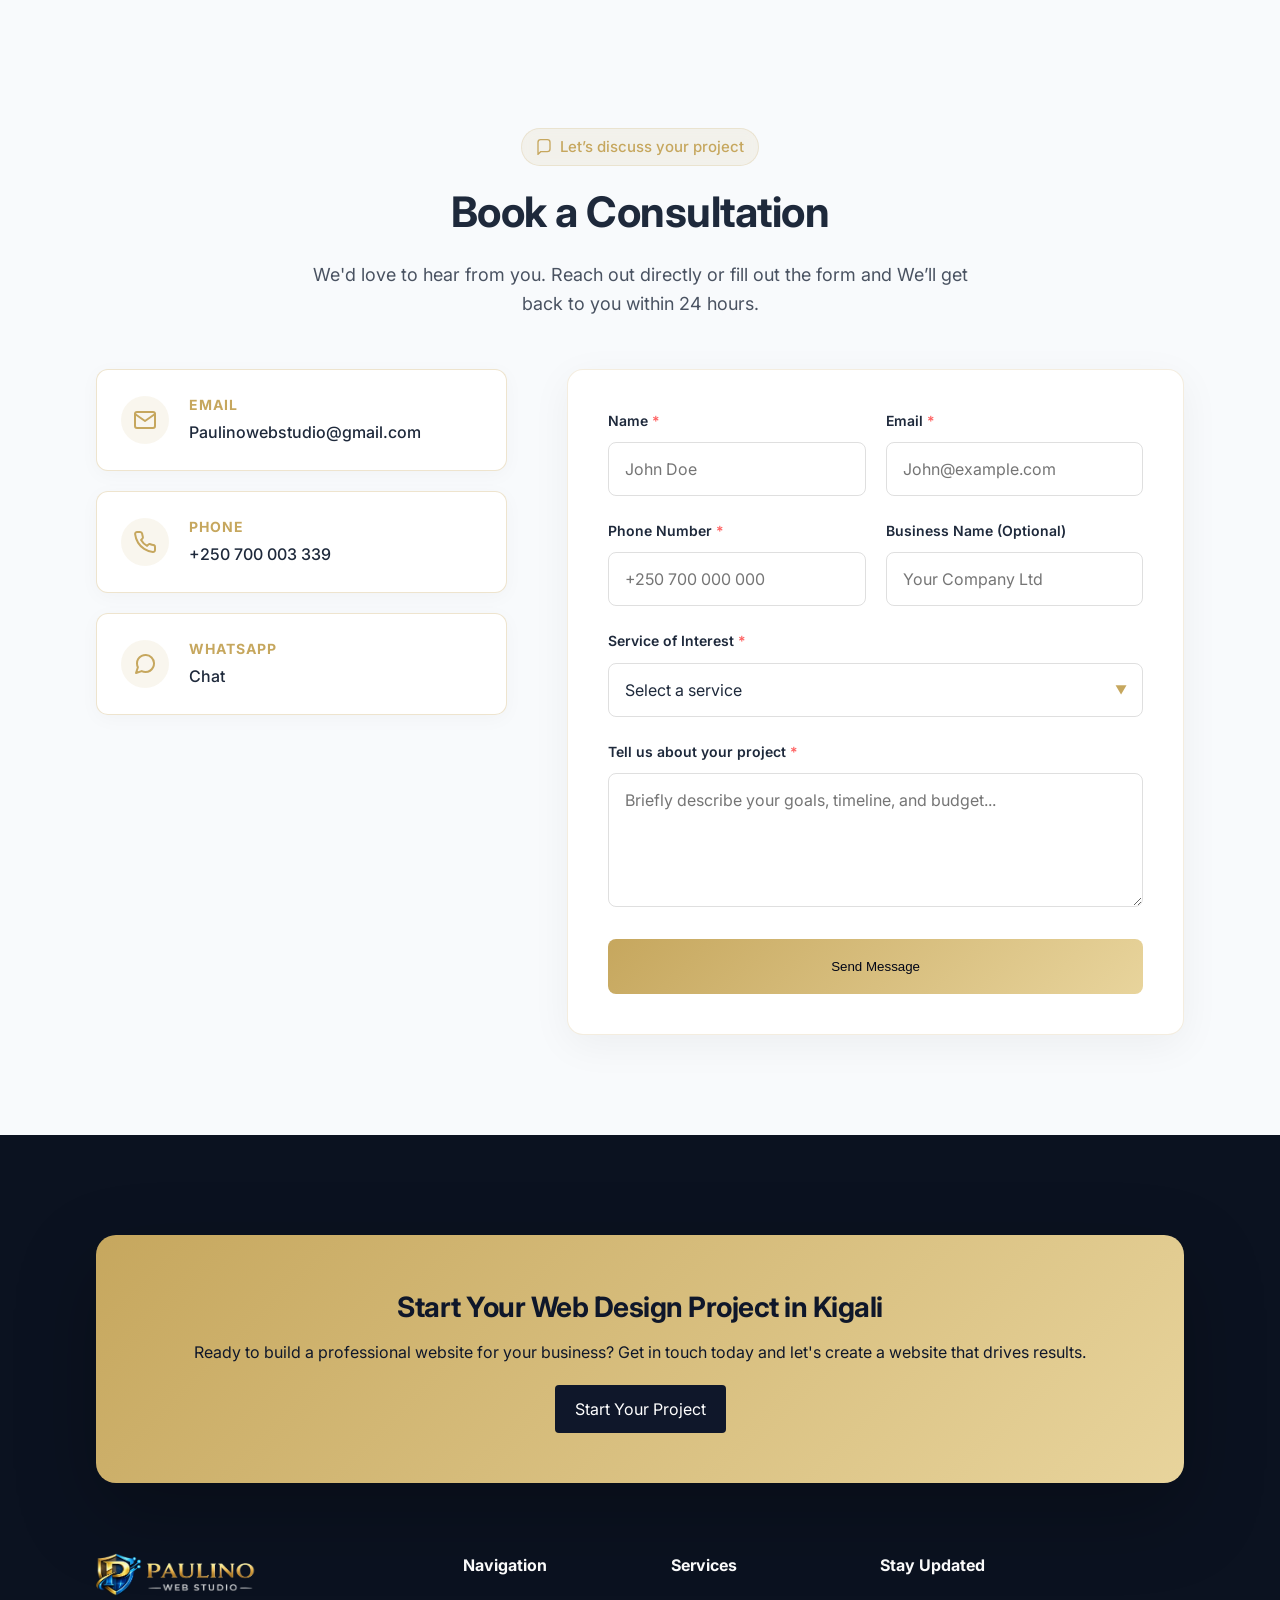
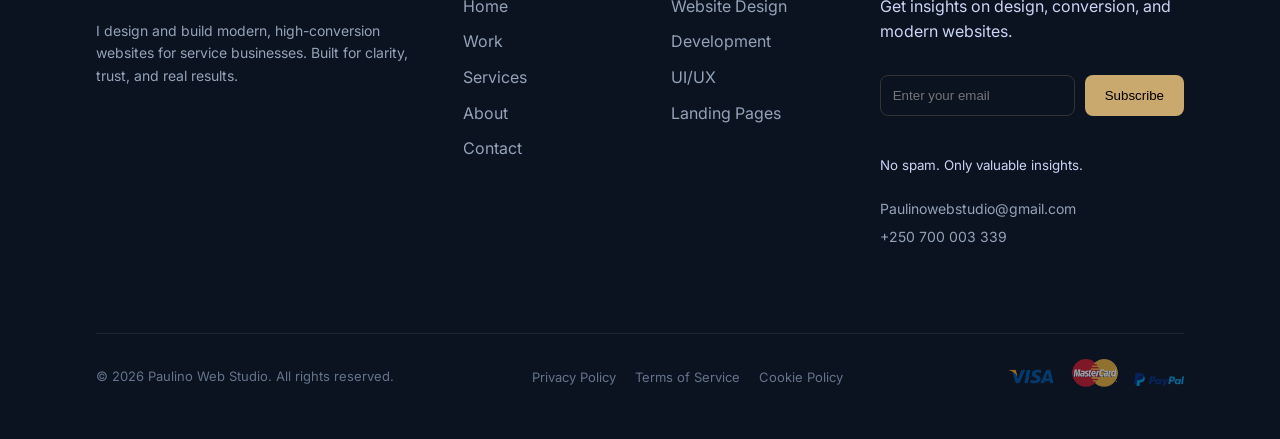
==== commit dd673050: "Update index.html" ====
--- a/index.html
+++ b/index.html
@@ -2,14 +2,14 @@
 <html lang="en">
 <head>
 
-  <!-- Google tag (gtag.js) -->
-<script async src="https://www.googletagmanager.com/gtag/js?id=G-182QZYL9CN"></script>
+<!-- Google tag (gtag.js) -->
+<script async src="https://www.googletagmanager.com/gtag/js?id=G-H837GPM23V"></script>
 <script>
   window.dataLayer = window.dataLayer || [];
   function gtag(){dataLayer.push(arguments);}
   gtag('js', new Date());
 
-  gtag('config', 'G-182QZYL9CN');
+  gtag('config', 'G-H837GPM23V');
 </script>
 
   <!-- Basic Setup -->
@@ -745,7 +745,7 @@
       
 
       <div class="contact-form-right" style="position: relative;">
-        <form id="contactForm" action="https://formspree.io/f/xlgogzej" method="POST">
+        <form id="contactForm" action="https://formspree.io/f/mnjlldny" method="POST">
           
           <div class="form-row">
             <div class="form-group">
@@ -863,7 +863,7 @@
 
         <form 
   id="newsletterForm"
-  action="https://formspree.io/f/xlgogzej"
+  action="https://formspree.io/f/mnjlldny"
   method="POST"
   class="newsletter-form"
 >
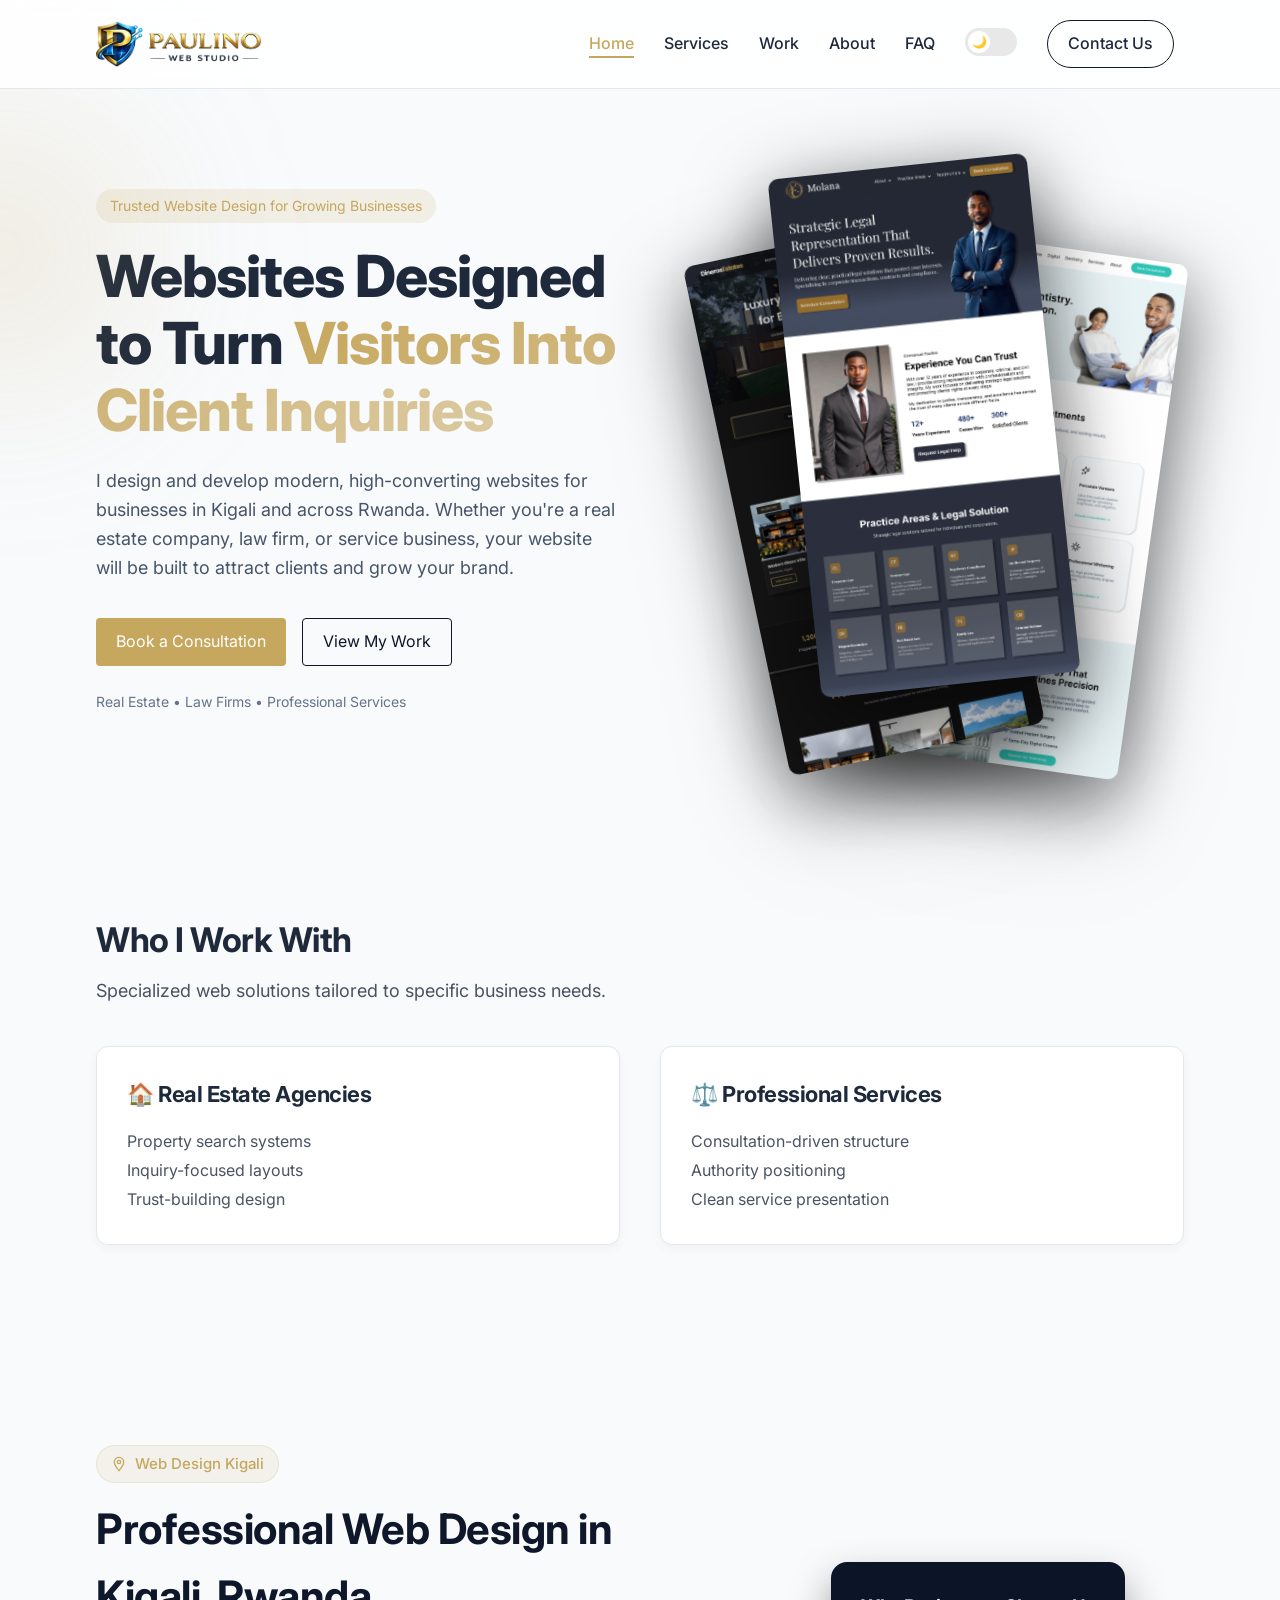
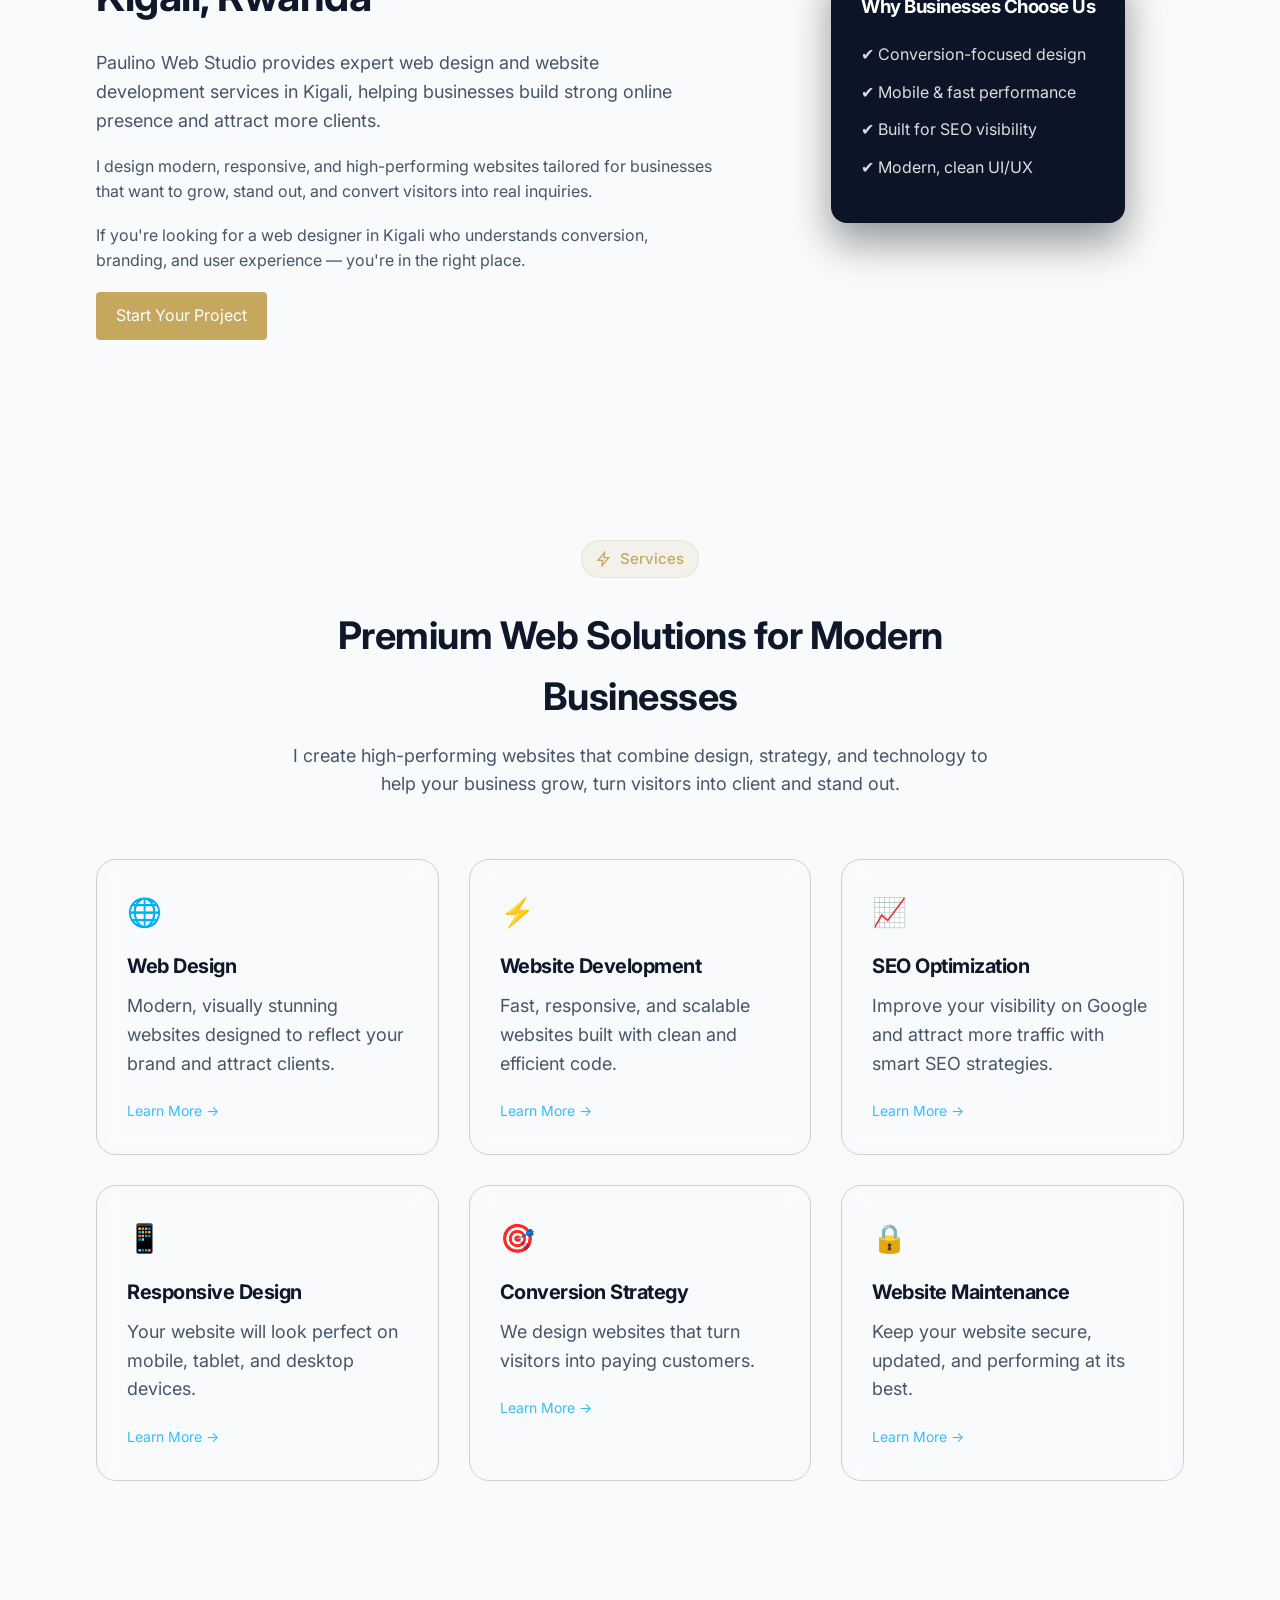
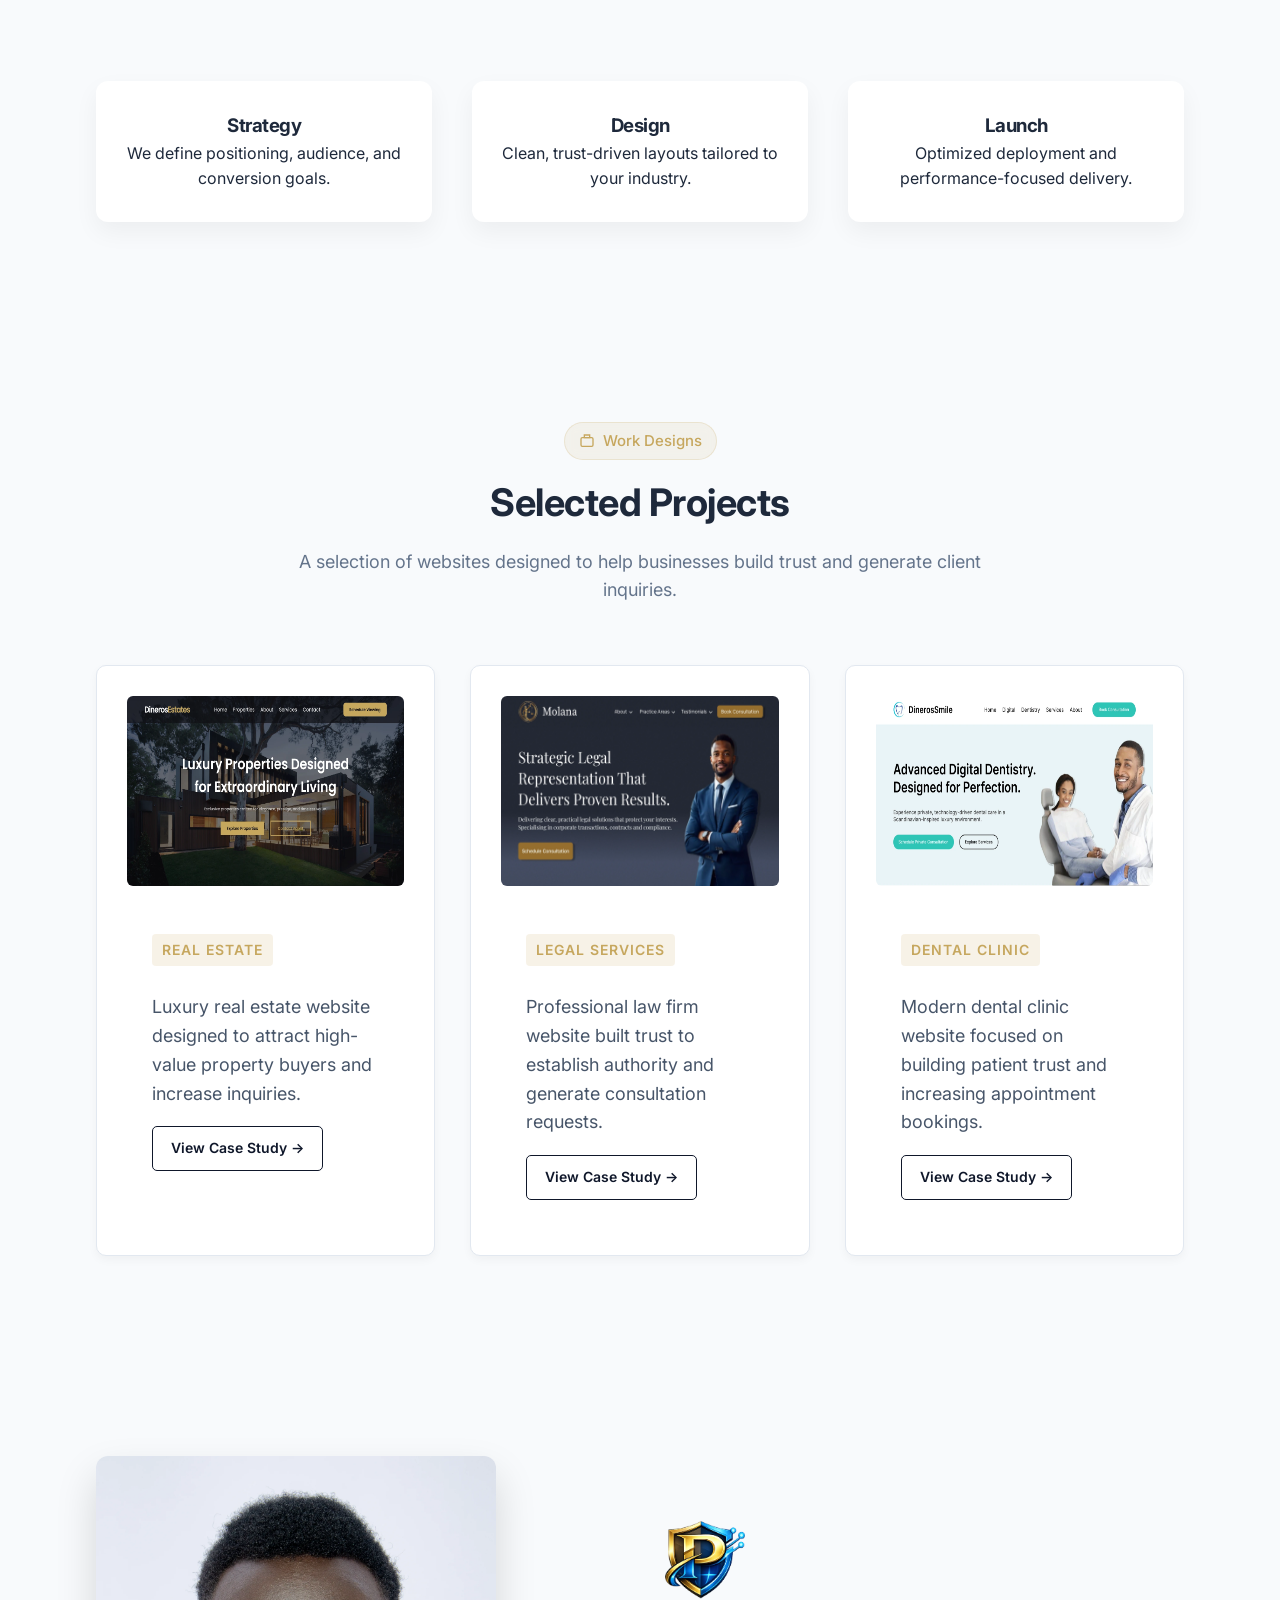
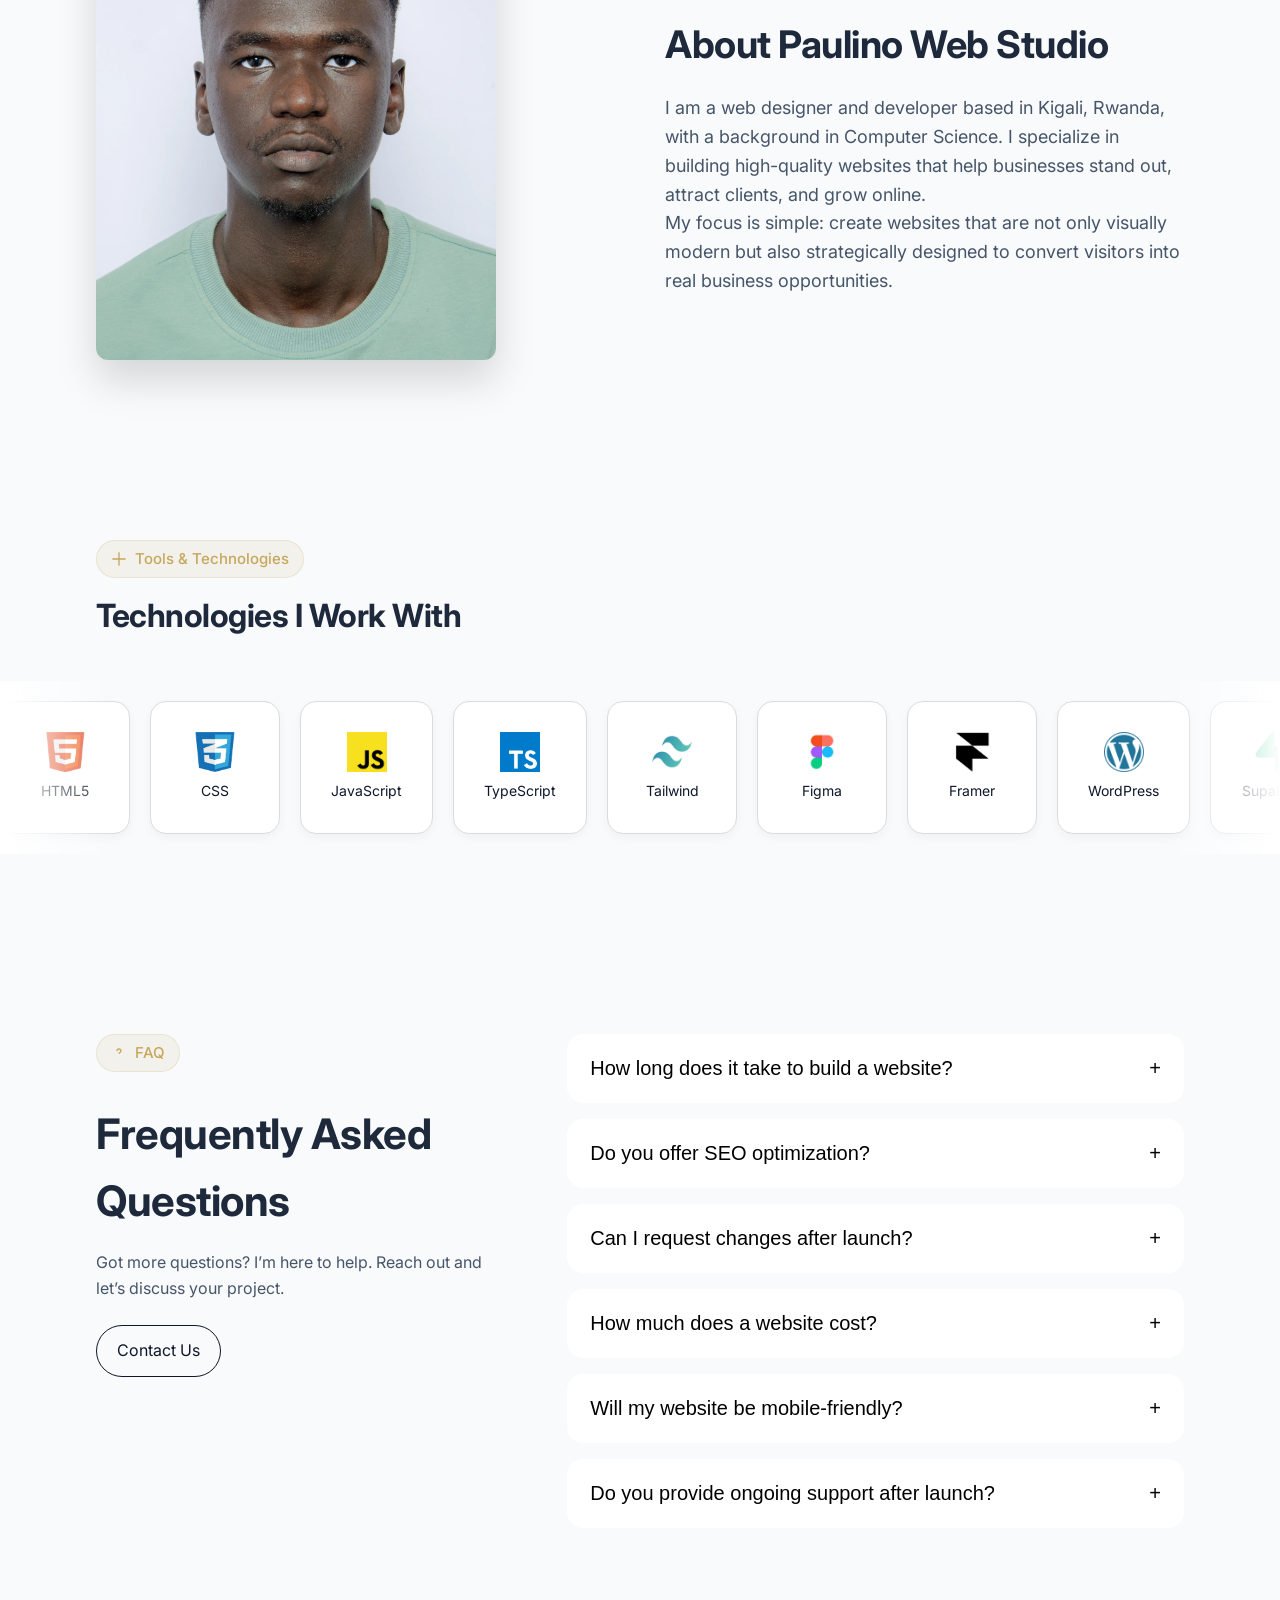
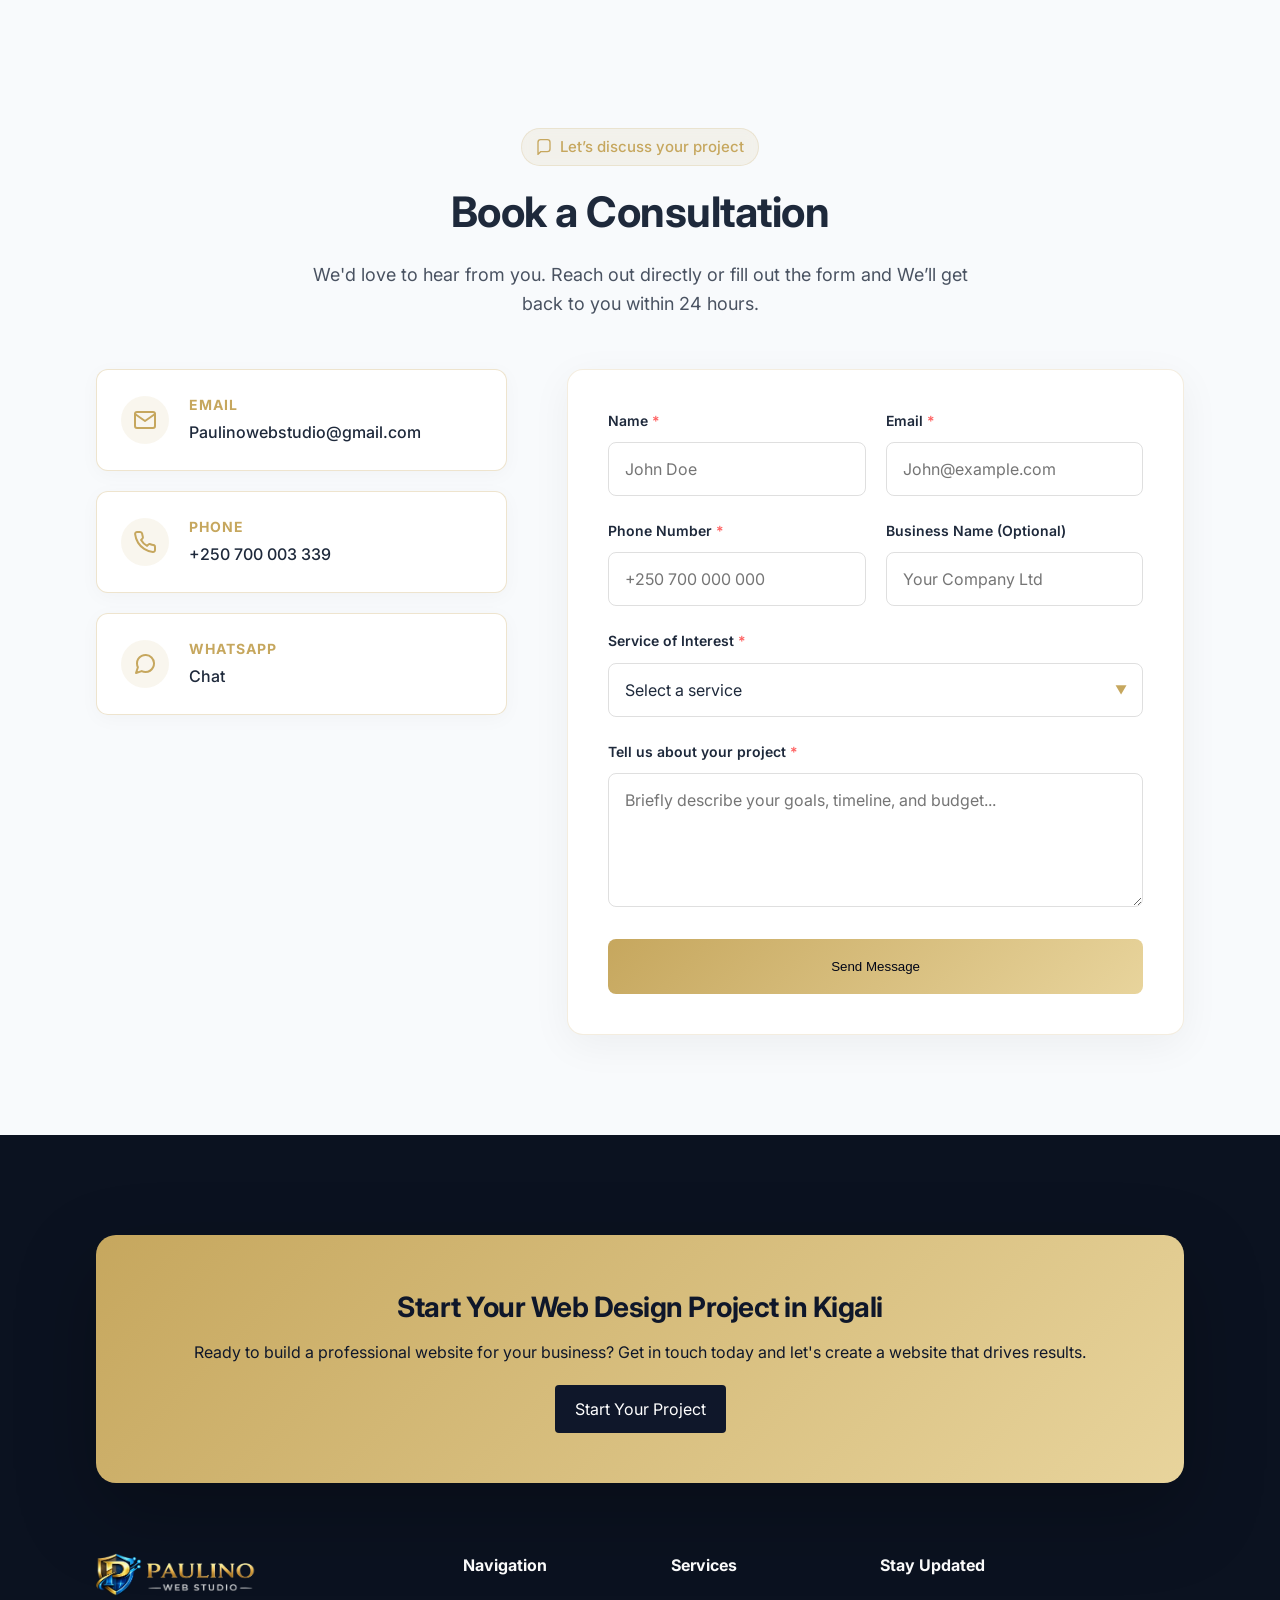
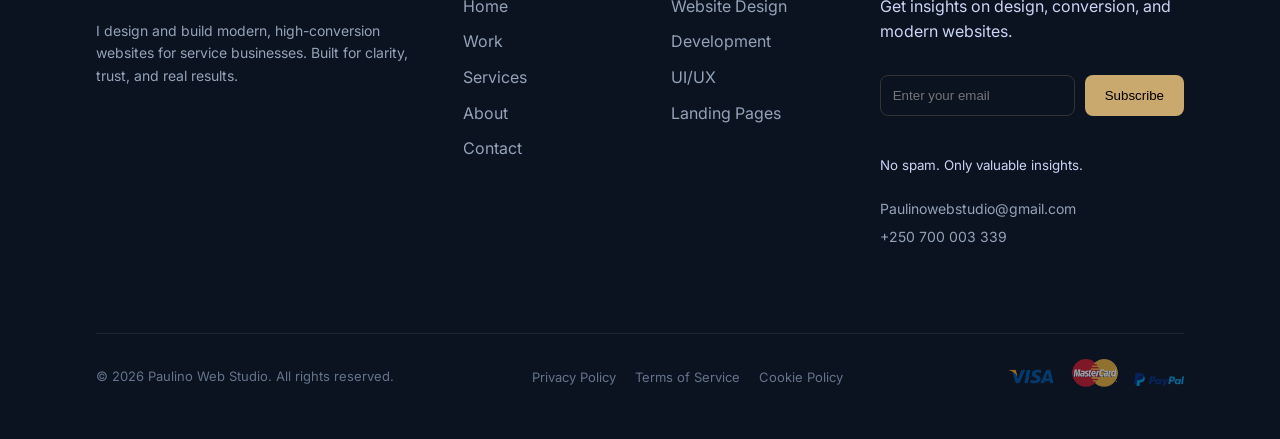
==== commit bf5d8293: "Update index.html" ====
--- a/index.html
+++ b/index.html
@@ -2,6 +2,14 @@
 <html lang="en">
 <head>
 
+<!-- Google Tag Manager -->
+<script>(function(w,d,s,l,i){w[l]=w[l]||[];w[l].push({'gtm.start':
+new Date().getTime(),event:'gtm.js'});var f=d.getElementsByTagName(s)[0],
+j=d.createElement(s),dl=l!='dataLayer'?'&l='+l:'';j.async=true;j.src=
+'https://www.googletagmanager.com/gtm.js?id='+i+dl;f.parentNode.insertBefore(j,f);
+})(window,document,'script','dataLayer','GTM-5RD574QL');</script>
+<!-- End Google Tag Manager -->
+  
 <!-- Google tag (gtag.js) -->
 <script async src="https://www.googletagmanager.com/gtag/js?id=G-H837GPM23V"></script>
 <script>
@@ -81,6 +89,11 @@
 </head>
 <body>
 
+  <!-- Google Tag Manager (noscript) -->
+<noscript><iframe src="https://www.googletagmanager.com/ns.html?id=GTM-5RD574QL"
+height="0" width="0" style="display:none;visibility:hidden"></iframe></noscript>
+<!-- End Google Tag Manager (noscript) -->
+
   <!-- NAVBAR -->
  <header class="navbar">
   <div class="container nav-content">
